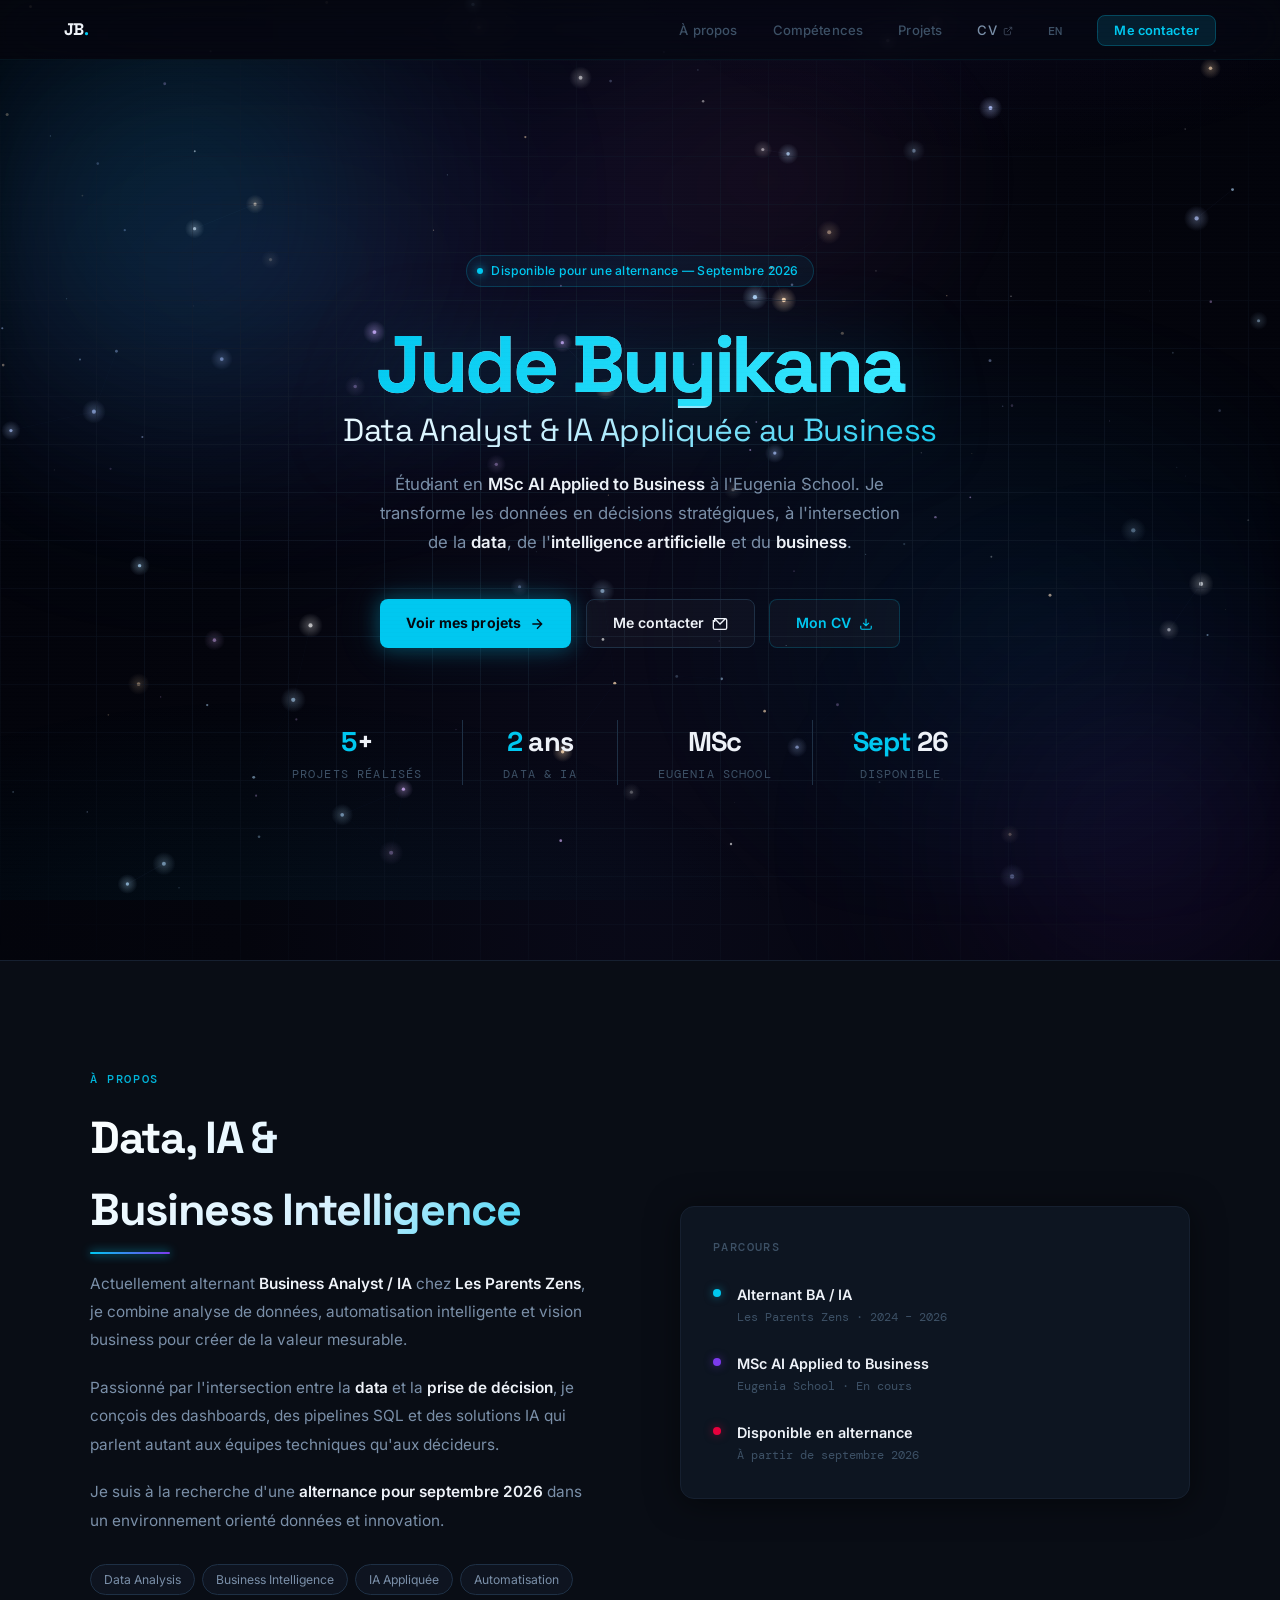
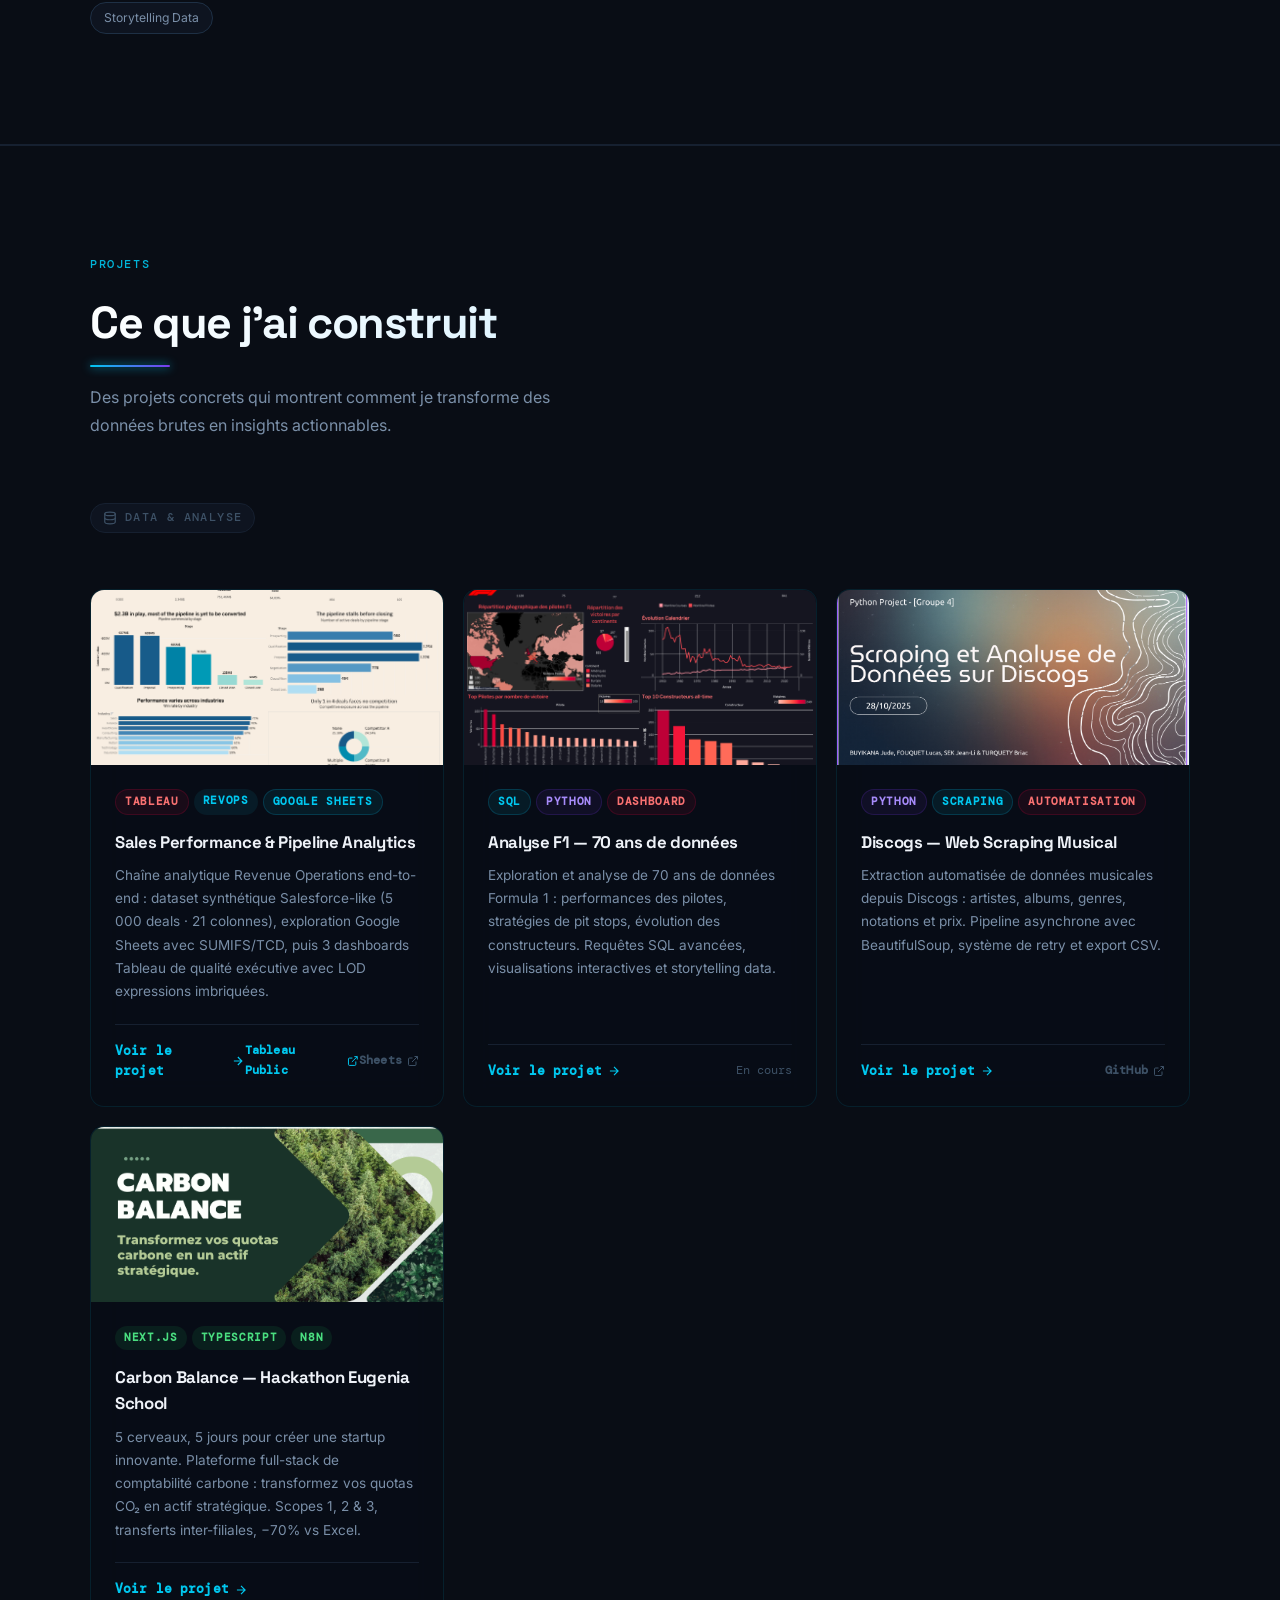
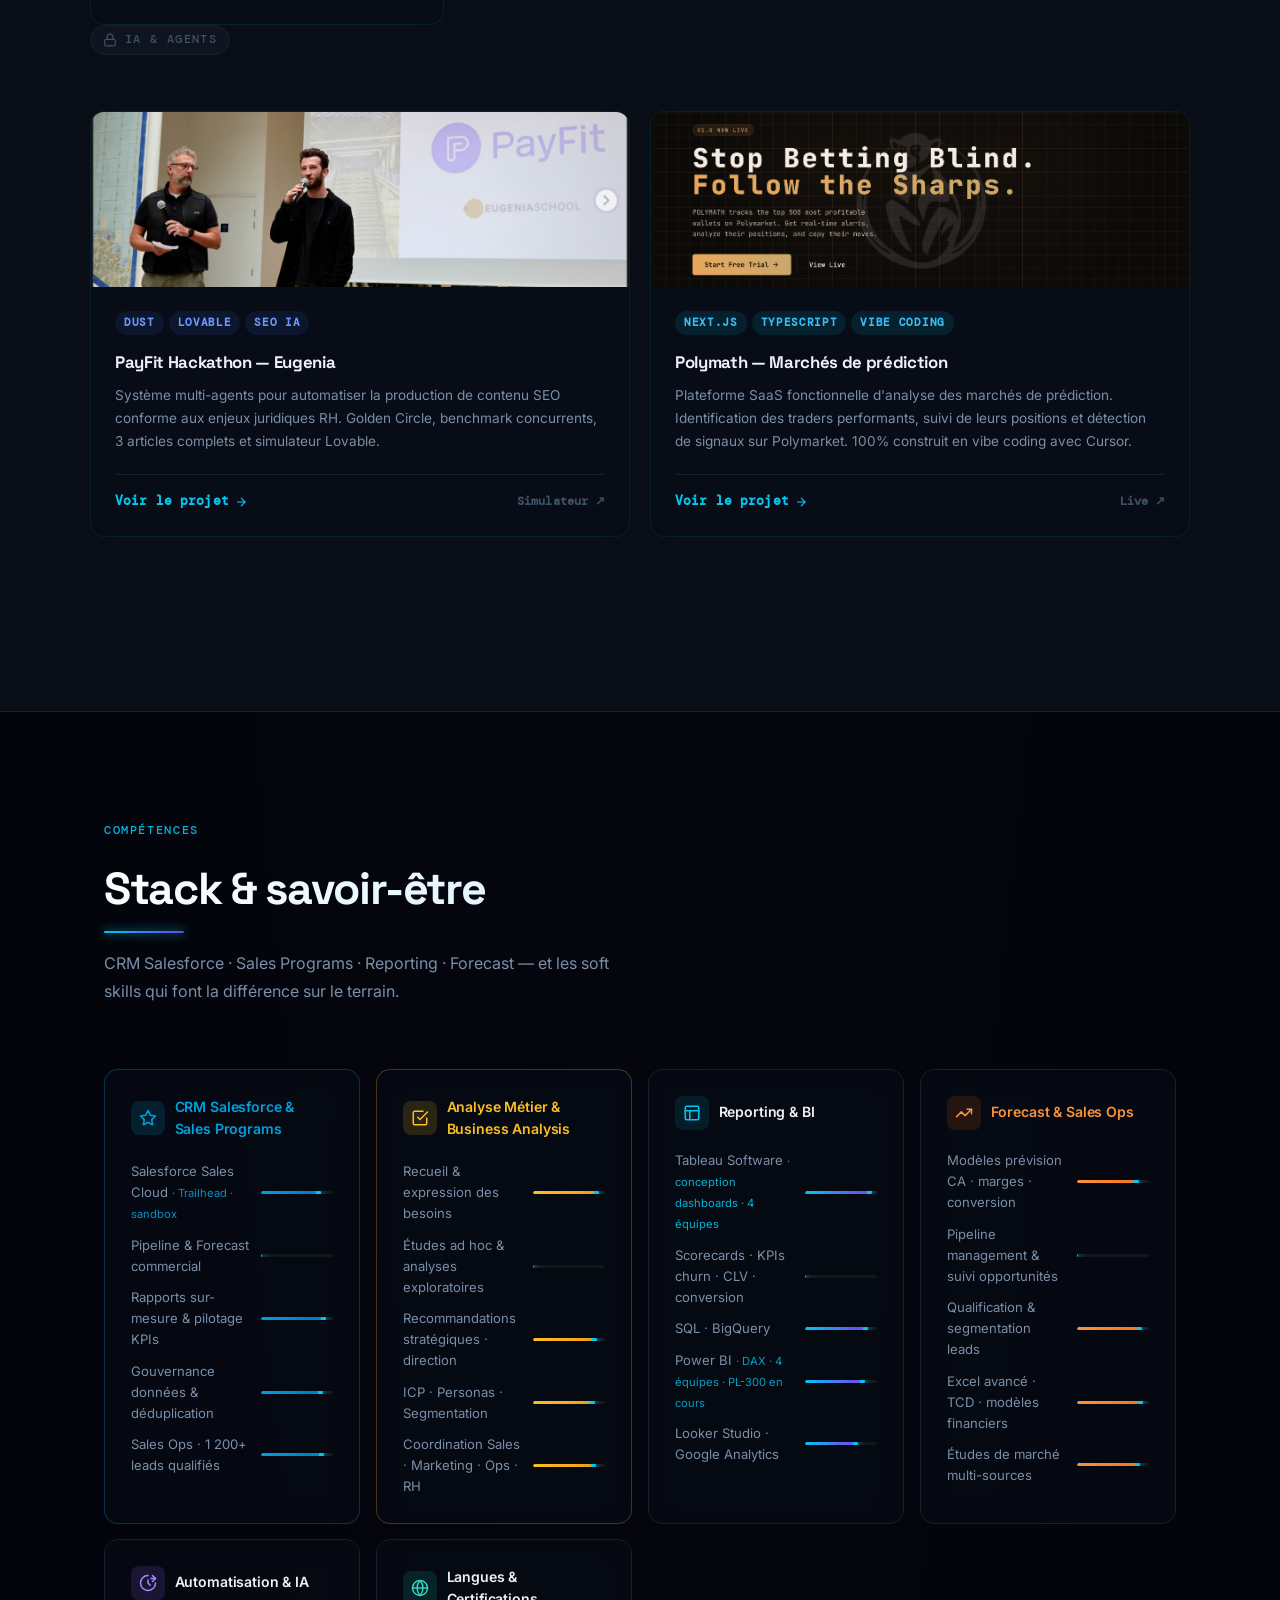
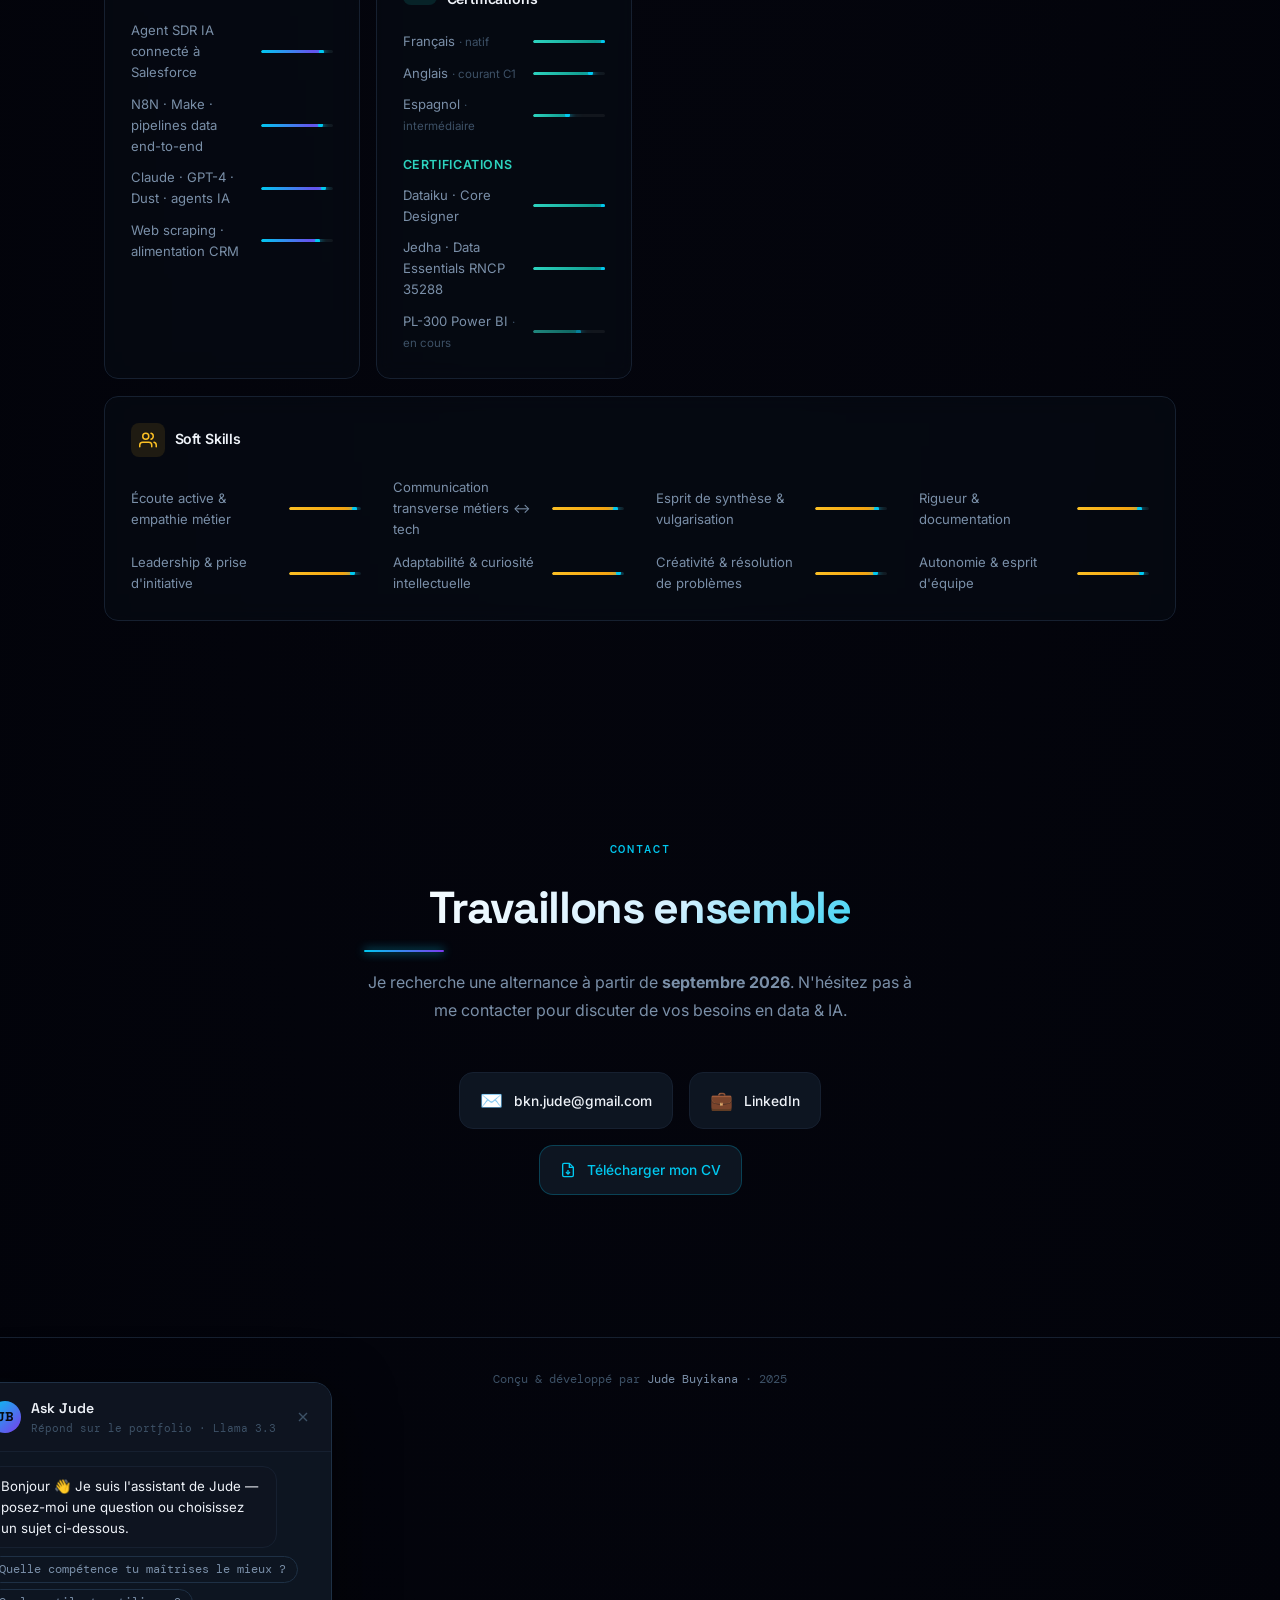
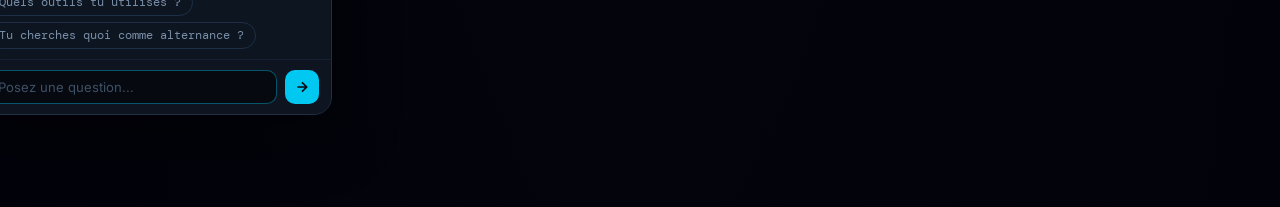
==== index.html @ 7e4931e0 "Add cosmic space theme across all pages — starfield, constellations, loader - New shared assets: spa" ====
<!DOCTYPE html>
<html lang="fr">
<head>
  <meta charset="UTF-8" />
  <meta name="viewport" content="width=device-width, initial-scale=1.0" />
  <title>Jude Buyikana — Data Analyst & IA</title>
  <link rel="preconnect" href="https://fonts.googleapis.com" />
  <link rel="preconnect" href="https://fonts.gstatic.com" crossorigin />
  <link href="https://fonts.googleapis.com/css2?family=Inter:wght@300;400;500;600;700;800&family=Space+Grotesk:wght@400;500;600;700&family=DM+Mono:wght@400;500&display=swap" rel="stylesheet" />
  <style>
    /* ===================== RESET & BASE ===================== */
    *, *::before, *::after { box-sizing: border-box; margin: 0; padding: 0; }

    :root {
      --bg:          #06090f;
      --bg2:         #090d15;
      --bg3:         #0e1420;
      --card:        #0d1521;
      --card2:       #111d2b;
      --border:      #162030;
      --border2:     #1e3045;
      --accent:      #00c8f0;
      --accent-dim:  rgba(0,200,240,0.12);
      --accent2:     #7c3aed;
      --accent2-dim: rgba(124,58,237,0.12);
      --red:         #e8003d;
      --text:        #eef2f8;
      --text2:       #7a8fa8;
      --text3:       #3d5166;
      --font:        'Inter', sans-serif;
      --font2:       'Space Grotesk', sans-serif;
      --font-mono:   'DM Mono', monospace;
      --radius:      14px;
      --radius-sm:   8px;
      --shadow:      0 4px 32px rgba(0,0,0,0.5);
      --shadow-glow: 0 0 40px rgba(0,200,240,0.08);
    }

    html { scroll-behavior: smooth; }

    body {
      background: var(--bg);
      color: var(--text);
      font-family: var(--font);
      line-height: 1.6;
      overflow-x: hidden;
    }

    a { color: inherit; text-decoration: none; }

    /* ===================== SCROLLBAR ===================== */
    ::-webkit-scrollbar { width: 5px; }
    ::-webkit-scrollbar-track { background: var(--bg); }
    ::-webkit-scrollbar-thumb { background: var(--border2); border-radius: 3px; }
    ::-webkit-scrollbar-thumb:hover { background: var(--text3); }

    /* ===================== NOISE ===================== */
    body::before {
      content: '';
      position: fixed;
      inset: 0;
      background-image: url("data:image/svg+xml,%3Csvg viewBox='0 0 256 256' xmlns='http://www.w3.org/2000/svg'%3E%3Cfilter id='noise'%3E%3CfeTurbulence type='fractalNoise' baseFrequency='0.9' numOctaves='4' stitchTiles='stitch'/%3E%3C/filter%3E%3Crect width='100%25' height='100%25' filter='url(%23noise)' opacity='0.03'/%3E%3C/svg%3E");
      pointer-events: none;
      z-index: 0;
      opacity: 0.35;
    }

    /* ===================== NAV ===================== */
    nav {
      position: fixed;
      top: 0; left: 0; right: 0;
      z-index: 100;
      padding: 0 5%;
      height: 60px;
      display: flex;
      align-items: center;
      justify-content: space-between;
      background: rgba(6, 9, 15, 0.8);
      backdrop-filter: blur(20px) saturate(180%);
      -webkit-backdrop-filter: blur(20px) saturate(180%);
      border-bottom: 1px solid rgba(22, 32, 48, 0.8);
    }

    .nav-logo {
      font-family: var(--font2);
      font-size: 1.05rem;
      font-weight: 700;
      letter-spacing: -0.03em;
      color: var(--text);
    }
    .nav-logo span { color: var(--accent); }

    .nav-links {
      display: flex;
      gap: 2.2rem;
      list-style: none;
    }
    .nav-links a {
      font-size: 0.82rem;
      font-weight: 500;
      color: var(--text3);
      transition: color 0.2s;
      letter-spacing: 0.01em;
    }
    .nav-links a:hover { color: var(--text); }

    .nav-cta {
      padding: 7px 16px;
      background: var(--accent-dim);
      border: 1px solid rgba(0,200,240,0.25);
      border-radius: var(--radius-sm);
      color: var(--accent) !important;
      font-size: 0.8rem !important;
      font-weight: 600 !important;
      letter-spacing: 0.01em;
      transition: background 0.2s, border-color 0.2s !important;
    }
    .nav-cta:hover {
      background: rgba(0,200,240,0.2) !important;
      border-color: rgba(0,200,240,0.5) !important;
    }

    /* ===================== HERO ===================== */
    #hero {
      min-height: 100vh;
      display: flex;
      align-items: center;
      justify-content: center;
      padding: 100px 5% 80px;
      position: relative;
      overflow: hidden;
    }

    /* grid background — plus fine, plus subtile */
    #hero::after {
      content: '';
      position: absolute;
      inset: 0;
      background-image:
        linear-gradient(rgba(22,32,48,0.7) 1px, transparent 1px),
        linear-gradient(90deg, rgba(22,32,48,0.7) 1px, transparent 1px);
      background-size: 48px 48px;
      opacity: 1;
      mask-image: radial-gradient(ellipse 75% 65% at 50% 50%, black 20%, transparent 100%);
    }

    /* orbs plus intenses */
    .orb {
      position: absolute;
      border-radius: 50%;
      filter: blur(100px);
      pointer-events: none;
    }
    .orb-1 {
      width: 600px; height: 600px;
      background: rgba(0, 200, 240, 0.07);
      top: -150px; left: -120px;
    }
    .orb-2 {
      width: 500px; height: 500px;
      background: rgba(124, 58, 237, 0.07);
      bottom: -120px; right: -100px;
    }

    .hero-content {
      position: relative;
      z-index: 1;
      max-width: 800px;
      text-align: center;
    }

    /* badge amélioré */
    .hero-badge {
      display: inline-flex;
      align-items: center;
      gap: 8px;
      padding: 5px 14px 5px 10px;
      border: 1px solid rgba(0,200,240,0.2);
      border-radius: 100px;
      font-size: 0.76rem;
      font-weight: 500;
      color: var(--accent);
      margin-bottom: 2.2rem;
      background: rgba(0,200,240,0.06);
      letter-spacing: 0.02em;
    }
    .hero-badge .dot {
      width: 6px; height: 6px;
      border-radius: 50%;
      background: var(--accent);
      animation: pulse 2.5s ease-in-out infinite;
      box-shadow: 0 0 8px var(--accent);
    }

    @keyframes pulse {
      0%, 100% { opacity: 1; transform: scale(1); box-shadow: 0 0 8px var(--accent); }
      50% { opacity: 0.6; transform: scale(0.75); box-shadow: 0 0 4px var(--accent); }
    }

    /* titre hero — plus grand, plus impactant */
    .hero-title {
      font-family: var(--font2);
      font-size: clamp(2.8rem, 7vw, 5rem);
      font-weight: 700;
      line-height: 1.05;
      letter-spacing: -0.04em;
      margin-bottom: 1.4rem;
    }

    .hero-title .name {
      background: linear-gradient(135deg, var(--accent) 0%, #38e8ff 50%, var(--accent) 100%);
      background-size: 200% auto;
      -webkit-background-clip: text;
      -webkit-text-fill-color: transparent;
      background-clip: text;
      animation: shimmer 4s linear infinite;
    }

    @keyframes shimmer {
      0% { background-position: 0% center; }
      100% { background-position: 200% center; }
    }

    .hero-title .role {
      display: block;
      font-size: clamp(1.3rem, 3vw, 2rem);
      font-weight: 400;
      color: var(--text2);
      margin-top: 0.5rem;
      letter-spacing: -0.02em;
    }

    .hero-desc {
      font-size: 1.05rem;
      color: var(--text2);
      max-width: 520px;
      margin: 0 auto 2.6rem;
      line-height: 1.75;
      font-weight: 400;
    }

    .hero-desc strong { color: var(--text); font-weight: 600; }

    .hero-actions {
      display: flex;
      gap: 0.9rem;
      justify-content: center;
      flex-wrap: wrap;
    }

    .btn-primary {
      padding: 12px 26px;
      background: var(--accent);
      color: #050810;
      border-radius: var(--radius-sm);
      font-weight: 700;
      font-size: 0.88rem;
      letter-spacing: 0.01em;
      transition: transform 0.2s, box-shadow 0.2s, opacity 0.2s;
      display: inline-flex;
      align-items: center;
      gap: 8px;
      box-shadow: 0 0 0 rgba(0,200,240,0);
    }
    .btn-primary:hover {
      transform: translateY(-2px);
      box-shadow: 0 6px 24px rgba(0,200,240,0.3);
      opacity: 0.95;
    }

    .btn-secondary {
      padding: 12px 26px;
      background: rgba(255,255,255,0.03);
      color: var(--text);
      border: 1px solid var(--border2);
      border-radius: var(--radius-sm);
      font-weight: 600;
      font-size: 0.88rem;
      transition: border-color 0.2s, background 0.2s, transform 0.2s;
      display: inline-flex;
      align-items: center;
      gap: 8px;
    }
    .btn-secondary:hover {
      border-color: var(--text3);
      background: rgba(255,255,255,0.05);
      transform: translateY(-2px);
    }

    /* stats — séparées par des lignes verticales */
    .hero-stats {
      display: flex;
      gap: 0;
      justify-content: center;
      margin-top: 4.5rem;
      flex-wrap: wrap;
    }

    .stat {
      text-align: center;
      padding: 0 2.5rem;
      border-right: 1px solid var(--border2);
    }
    .stat:last-child { border-right: none; }
    .stat:first-child { padding-left: 0; }

    .stat-value {
      font-family: var(--font2);
      font-size: 1.7rem;
      font-weight: 700;
      color: var(--text);
      letter-spacing: -0.03em;
    }
    .stat-value span { color: var(--accent); }
    .stat-label {
      font-size: 0.72rem;
      color: var(--text3);
      text-transform: uppercase;
      letter-spacing: 0.1em;
      margin-top: 3px;
      font-family: var(--font-mono);
    }

    /* ===================== SECTIONS COMMUNES ===================== */
    section {
      padding: 110px 5%;
      position: relative;
    }

    .section-label {
      font-family: var(--font-mono);
      font-size: 0.72rem;
      font-weight: 500;
      letter-spacing: 0.14em;
      text-transform: uppercase;
      color: var(--accent);
      margin-bottom: 0.8rem;
      opacity: 0.9;
    }

    .section-title {
      font-family: var(--font2);
      font-size: clamp(1.9rem, 3.5vw, 2.8rem);
      font-weight: 700;
      letter-spacing: -0.03em;
      margin-bottom: 1rem;
      color: var(--text);
    }

    .section-desc {
      color: var(--text2);
      font-size: 1rem;
      max-width: 520px;
      line-height: 1.75;
    }

    .section-header {
      margin-bottom: 4rem;
    }

    /* ===================== ABOUT ===================== */
    #about {
      background: var(--bg2);
      border-top: 1px solid var(--border);
      border-bottom: 1px solid var(--border);
    }

    .about-grid {
      display: grid;
      grid-template-columns: 1fr 1fr;
      gap: 5rem;
      align-items: center;
      max-width: 1100px;
      margin: 0 auto;
    }

    .about-text p {
      color: var(--text2);
      line-height: 1.85;
      margin-bottom: 1.2rem;
      font-size: 0.96rem;
    }

    .about-text p strong { color: var(--text); font-weight: 600; }

    .about-tags {
      display: flex;
      flex-wrap: wrap;
      gap: 7px;
      margin-top: 1.8rem;
    }

    .tag {
      padding: 5px 13px;
      border: 1px solid var(--border2);
      border-radius: 100px;
      font-size: 0.76rem;
      color: var(--text2);
      background: var(--bg3);
      transition: border-color 0.2s, color 0.2s;
    }
    .tag:hover { border-color: var(--accent); color: var(--accent); }

    .about-card {
      background: var(--card);
      border: 1px solid var(--border);
      border-radius: var(--radius);
      padding: 2rem;
      box-shadow: var(--shadow);
    }

    .about-card-title {
      font-family: var(--font-mono);
      font-size: 0.72rem;
      font-weight: 500;
      text-transform: uppercase;
      letter-spacing: 0.12em;
      color: var(--text3);
      margin-bottom: 1.6rem;
    }

    .timeline {
      display: flex;
      flex-direction: column;
      gap: 1.5rem;
    }

    .timeline-item {
      display: flex;
      gap: 1rem;
      align-items: flex-start;
    }

    .timeline-dot {
      width: 8px;
      height: 8px;
      border-radius: 50%;
      background: var(--accent);
      margin-top: 6px;
      flex-shrink: 0;
      box-shadow: 0 0 8px rgba(0,200,240,0.5);
    }

    .timeline-dot.purple { background: var(--accent2); box-shadow: 0 0 8px rgba(124,58,237,0.5); }
    .timeline-dot.red { background: var(--red); box-shadow: 0 0 8px rgba(232,0,61,0.5); }

    .timeline-title {
      font-weight: 600;
      font-size: 0.9rem;
      margin-bottom: 2px;
      color: var(--text);
    }

    .timeline-sub {
      font-size: 0.78rem;
      color: var(--text3);
      font-family: var(--font-mono);
    }

    /* ===================== COMPÉTENCES ===================== */
    #skills {
      max-width: 1200px;
      margin: 0 auto;
    }

    #skills > * { max-width: 1200px; }

    .skills-grid {
      display: grid;
      grid-template-columns: repeat(auto-fit, minmax(250px, 1fr));
      gap: 1rem;
    }

    .skill-category {
      background: var(--card);
      border: 1px solid var(--border);
      border-radius: var(--radius);
      padding: 1.6rem;
      transition: border-color 0.3s, transform 0.3s, box-shadow 0.3s;
      position: relative;
      overflow: hidden;
    }

    /* effet glow interne au hover */
    .skill-category::before {
      content: '';
      position: absolute;
      inset: 0;
      background: radial-gradient(ellipse at top left, rgba(0,200,240,0.05) 0%, transparent 60%);
      opacity: 0;
      transition: opacity 0.3s;
      pointer-events: none;
    }

    .skill-category:hover {
      border-color: var(--border2);
      transform: translateY(-4px);
      box-shadow: 0 12px 40px rgba(0,0,0,0.4), 0 0 0 1px rgba(0,200,240,0.08);
    }

    .skill-category:hover::before { opacity: 1; }

    .skill-cat-header {
      display: flex;
      align-items: center;
      gap: 10px;
      margin-bottom: 1.3rem;
    }

    .skill-icon {
      width: 34px; height: 34px;
      border-radius: var(--radius-sm);
      display: flex;
      align-items: center;
      justify-content: center;
      flex-shrink: 0;
    }

    .skill-icon.blue   { background: rgba(0,200,240,0.1); color: var(--accent); }
    .skill-icon.purple { background: rgba(124,58,237,0.12); color: #a78bfa; }
    .skill-icon.green  { background: rgba(34,197,94,0.1); color: #4ade80; }
    .skill-icon.red    { background: rgba(232,0,61,0.1); color: #f87171; }

    .skill-cat-name {
      font-weight: 600;
      font-size: 0.88rem;
      color: var(--text);
      letter-spacing: -0.01em;
    }

    .skill-items {
      display: flex;
      flex-direction: column;
      gap: 0.65rem;
    }

    .skill-item {
      display: flex;
      align-items: center;
      justify-content: space-between;
      font-size: 0.82rem;
      gap: 0.8rem;
    }

    .skill-name { color: var(--text2); flex: 1; }

    .skill-bar-wrap {
      width: 72px;
      height: 3px;
      background: rgba(255,255,255,0.05);
      border-radius: 2px;
      overflow: hidden;
      flex-shrink: 0;
    }

    .skill-bar {
      height: 100%;
      border-radius: 2px;
      background: linear-gradient(90deg, var(--accent), var(--accent2));
      transition: width 1.2s cubic-bezier(0.4,0,0.2,1);
    }

    /* ===================== PROJETS ===================== */
    #projects {
      background: var(--bg2);
      border-top: 1px solid var(--border);
      border-bottom: 1px solid var(--border);
    }

    .projects-grid {
      display: grid;
      grid-template-columns: repeat(auto-fit, minmax(320px, 1fr));
      gap: 1.2rem;
      max-width: 1100px;
      margin: 0 auto;
    }

    .project-card {
      background: var(--card);
      border: 1px solid var(--border);
      border-radius: var(--radius);
      overflow: hidden;
      transition: border-color 0.3s, transform 0.3s, box-shadow 0.3s;
      display: flex;
      flex-direction: column;
      position: relative;
    }

    /* ligne colorée en haut au hover */
    .project-card::after {
      content: '';
      position: absolute;
      top: 0; left: 0; right: 0;
      height: 2px;
      background: linear-gradient(90deg, var(--accent), var(--accent2));
      opacity: 0;
      transition: opacity 0.3s;
    }

    .project-card:hover {
      border-color: var(--border2);
      transform: translateY(-5px);
      box-shadow: 0 16px 48px rgba(0,0,0,0.5), 0 0 0 1px rgba(0,200,240,0.06);
    }

    .project-card:hover::after { opacity: 1; }

    .project-img {
      height: 175px;
      display: flex;
      align-items: center;
      justify-content: center;
      font-size: 3.5rem;
      position: relative;
      overflow: hidden;
    }

    .project-img.f1 {
      background: linear-gradient(135deg, #120608 0%, #220010 50%, #08080f 100%);
    }

    .project-img-grid {
      position: absolute;
      inset: 0;
      background-image:
        linear-gradient(rgba(232,0,61,0.12) 1px, transparent 1px),
        linear-gradient(90deg, rgba(232,0,61,0.12) 1px, transparent 1px);
      background-size: 28px 28px;
    }

    .project-img-emoji {
      position: relative;
      z-index: 1;
      filter: drop-shadow(0 0 20px rgba(232,0,61,0.5));
    }

    .project-body {
      padding: 1.5rem;
      flex: 1;
      display: flex;
      flex-direction: column;
    }

    .project-tags {
      display: flex;
      flex-wrap: wrap;
      gap: 5px;
      margin-bottom: 0.85rem;
    }

    .project-tag {
      padding: 3px 9px;
      border-radius: 100px;
      font-size: 0.7rem;
      font-weight: 600;
      text-transform: uppercase;
      letter-spacing: 0.06em;
      font-family: var(--font-mono);
    }

    .project-tag.sql    { background: rgba(0,200,240,0.08); color: var(--accent); border: 1px solid rgba(0,200,240,0.18); }
    .project-tag.python { background: rgba(124,58,237,0.08); color: #a78bfa; border: 1px solid rgba(124,58,237,0.18); }
    .project-tag.bi     { background: rgba(232,0,61,0.08); color: #f87171; border: 1px solid rgba(232,0,61,0.18); }

    .project-title {
      font-family: var(--font2);
      font-size: 1.05rem;
      font-weight: 700;
      margin-bottom: 0.55rem;
      letter-spacing: -0.02em;
      color: var(--text);
    }

    .project-desc {
      font-size: 0.85rem;
      color: var(--text2);
      line-height: 1.7;
      flex: 1;
    }

    .project-footer {
      display: flex;
      align-items: center;
      justify-content: space-between;
      margin-top: 1.3rem;
      padding-top: 1rem;
      border-top: 1px solid var(--border);
    }

    .project-link {
      display: inline-flex;
      align-items: center;
      gap: 5px;
      font-size: 0.8rem;
      font-weight: 600;
      color: var(--accent);
      transition: gap 0.2s, opacity 0.2s;
      font-family: var(--font-mono);
      letter-spacing: 0.01em;
    }

    .project-link:hover { gap: 9px; opacity: 0.85; }

    .project-wip {
      font-size: 0.72rem;
      color: var(--text3);
      font-family: var(--font-mono);
    }

    /* ===================== CONTACT ===================== */
    #contact {
      text-align: center;
      max-width: 680px;
      margin: 0 auto;
    }

    #contact .section-desc {
      max-width: 100%;
      margin: 0 auto 3rem;
    }

    .contact-links {
      display: flex;
      gap: 1rem;
      justify-content: center;
      flex-wrap: wrap;
      margin-bottom: 2rem;
    }

    .contact-card {
      display: flex;
      align-items: center;
      gap: 11px;
      padding: 13px 20px;
      background: var(--card);
      border: 1px solid var(--border);
      border-radius: var(--radius);
      font-size: 0.86rem;
      font-weight: 500;
      transition: border-color 0.25s, transform 0.25s, box-shadow 0.25s;
    }

    .contact-card:hover {
      border-color: var(--border2);
      transform: translateY(-3px);
      box-shadow: 0 8px 28px rgba(0,0,0,0.4);
    }

    .contact-icon {
      font-size: 1.15rem;
    }

    /* ===================== FOOTER ===================== */
    footer {
      border-top: 1px solid var(--border);
      padding: 2rem 5%;
      text-align: center;
      font-size: 0.76rem;
      color: var(--text3);
      font-family: var(--font-mono);
    }

    footer span { color: var(--text2); }

    /* ===================== ANIMATIONS ===================== */
    .fade-in {
      opacity: 0;
      transform: translateY(20px);
      transition: opacity 0.65s cubic-bezier(0.4,0,0.2,1), transform 0.65s cubic-bezier(0.4,0,0.2,1);
    }

    .fade-in.visible {
      opacity: 1;
      transform: translateY(0);
    }

    /* stagger pour les enfants directs de grilles */
    .projects-grid .project-card:nth-child(2) { transition-delay: 0.08s; }
    .projects-grid .project-card:nth-child(3) { transition-delay: 0.16s; }
    .projects-grid .project-card:nth-child(4) { transition-delay: 0.24s; }
    .projects-grid .project-card:nth-child(5) { transition-delay: 0.32s; }
    .skills-grid .skill-category:nth-child(2) { transition-delay: 0.06s; }
    .skills-grid .skill-category:nth-child(3) { transition-delay: 0.12s; }
    .skills-grid .skill-category:nth-child(4) { transition-delay: 0.18s; }
    .skills-grid .skill-category:nth-child(5) { transition-delay: 0.24s; }

    /* ===================== RESPONSIVE ===================== */
    @media (max-width: 768px) {
      .nav-links { display: none; }
      .about-grid { grid-template-columns: 1fr; gap: 2.5rem; }
      .hero-stats { gap: 0; }
      .stat { padding: 0 1.2rem; }
      .hero-title { font-size: clamp(2.2rem, 9vw, 3rem); }
    }
    /* ===================== PROJETS SUBSECTIONS ===================== */
    .projects-subsection-label {
      display: inline-flex;
      align-items: center;
      gap: 8px;
      font-family: var(--font-mono);
      font-size: 0.72rem;
      font-weight: 500;
      letter-spacing: 0.12em;
      text-transform: uppercase;
      color: var(--text3);
      padding: 5px 12px;
      border: 1px solid var(--border);
      border-radius: 100px;
      background: var(--bg3);
      margin-bottom: 0;
    }

    /* ============================================================
       ★ FUTURISTE — 3D · Glassmorphism · Neon Layer
    ============================================================ */

    /* Scanlines subtiles sur tout le site */
    body::before {
      content: '';
      position: fixed; inset: 0;
      background: repeating-linear-gradient(
        0deg, transparent, transparent 3px,
        rgba(0,0,0,0.018) 3px, rgba(0,0,0,0.018) 4px
      );
      pointer-events: none; z-index: 9999;
    }

    /* Orbes animés dans le hero */
    @keyframes orb-drift {
      0%,100% { transform: translate(0,0) scale(1); }
      33%      { transform: translate(40px,-25px) scale(1.08); }
      66%      { transform: translate(-25px,20px) scale(0.94); }
    }
    .orb { animation: orb-drift 14s ease-in-out infinite; }
    .orb:nth-child(2) { animation-delay: -5s; animation-duration: 18s; }
    .orb:nth-child(3) { animation-delay: -9s; animation-duration: 12s; }

    /* Grille 3D perspective dans le hero */
    .hero-grid-3d {
      position: absolute; inset: 0;
      overflow: hidden; pointer-events: none;
    }
    .hero-grid-3d-inner {
      position: absolute;
      width: 220%; height: 220%;
      top: 25%; left: -60%;
      background-image:
        linear-gradient(rgba(0,200,240,0.07) 1px, transparent 1px),
        linear-gradient(90deg, rgba(0,200,240,0.07) 1px, transparent 1px);
      background-size: 64px 64px;
      transform: rotateX(55deg);
      animation: grid-scroll 18s linear infinite;
      mask-image: radial-gradient(ellipse 80% 55% at 50% 0%, black 20%, transparent 75%);
    }
    @keyframes grid-scroll {
      0%   { background-position: 0 0; }
      100% { background-position: 0 64px; }
    }

    /* Titre hero avec gradient lumineux */
    .hero-title {
      background: linear-gradient(135deg, #ffffff 0%, #c8f0ff 45%, var(--accent) 100%);
      -webkit-background-clip: text;
      -webkit-text-fill-color: transparent;
      background-clip: text;
      filter: drop-shadow(0 0 40px rgba(0,200,240,0.25));
    }

    /* Nav glassmorphism */
    nav {
      backdrop-filter: blur(20px) saturate(200%) !important;
      -webkit-backdrop-filter: blur(20px) saturate(200%) !important;
      background: rgba(6,9,15,0.75) !important;
      border-bottom: 1px solid rgba(0,200,240,0.07) !important;
    }

    /* Section titles gradient */
    .section-title {
      background: linear-gradient(135deg, #ffffff 0%, #d4f0ff 55%, var(--accent) 100%);
      -webkit-background-clip: text;
      -webkit-text-fill-color: transparent;
      background-clip: text;
    }

    /* CTA button glow */
    .btn-primary {
      box-shadow: 0 0 20px rgba(0,200,240,0.35), 0 0 50px rgba(0,200,240,0.12);
    }
    .btn-primary:hover {
      box-shadow: 0 0 35px rgba(0,200,240,0.55), 0 0 70px rgba(0,200,240,0.2) !important;
    }

    /* Project cards — glassmorphism + 3D tilt (géré par JS) */
    .project-card {
      background: rgba(9,13,21,0.65) !important;
      backdrop-filter: blur(14px) saturate(160%);
      -webkit-backdrop-filter: blur(14px) saturate(160%);
      border: 1px solid rgba(0,200,240,0.1) !important;
      will-change: transform;
      transform-style: preserve-3d;
      transition: border-color 0.4s, box-shadow 0.4s !important;
    }
    .project-card:hover {
      border-color: rgba(0,200,240,0.28) !important;
      box-shadow:
        0 30px 70px rgba(0,0,0,0.65),
        0 0 0 1px rgba(0,200,240,0.12),
        0 0 50px rgba(0,200,240,0.07) !important;
      transform: none !important; /* overridden by JS mousemove */
    }

    /* Shimmer holographique au hover */
    .project-card::before {
      content: '';
      position: absolute; inset: 0; z-index: 1;
      background: linear-gradient(
        130deg,
        transparent 0%,
        rgba(0,200,240,0.04) 35%,
        rgba(124,58,237,0.04) 65%,
        transparent 100%
      );
      opacity: 0; transition: opacity 0.5s; pointer-events: none;
    }
    .project-card:hover::before { opacity: 1; }

    /* Coins lumineux sur les cards */
    .card-corner-tr, .card-corner-bl {
      position: absolute; width: 18px; height: 18px;
      opacity: 0; transition: opacity 0.4s; pointer-events: none; z-index: 2;
    }
    .card-corner-tr {
      top: 0; right: 0;
      border-top: 1.5px solid var(--accent);
      border-right: 1.5px solid var(--accent);
    }
    .card-corner-bl {
      bottom: 0; left: 0;
      border-bottom: 1.5px solid var(--accent2);
      border-left: 1.5px solid var(--accent2);
    }
    .project-card:hover .card-corner-tr,
    .project-card:hover .card-corner-bl { opacity: 0.8; }

    /* Skill categories — glass + lift */
    .skill-category {
      background: rgba(9,14,22,0.55) !important;
      backdrop-filter: blur(10px);
      -webkit-backdrop-filter: blur(10px);
    }
    .skill-category:hover {
      transform: translateY(-5px) scale(1.005) !important;
      box-shadow: 0 24px 60px rgba(0,0,0,0.45), 0 0 25px rgba(0,200,240,0.05) !important;
    }

    /* Skill bars avec point lumineux en bout */
    .skill-bar {
      box-shadow: 0 0 8px rgba(0,200,240,0.3);
      position: relative; overflow: visible;
    }
    .skill-bar::after {
      content: '';
      position: absolute; right: -1px; top: 50%;
      transform: translateY(-50%);
      width: 5px; height: 5px; border-radius: 50%;
      background: var(--accent);
      box-shadow: 0 0 6px var(--accent), 0 0 14px var(--accent);
    }

    /* Timeline dots pulse */
    .timeline-dot {
      animation: dot-pulse 2.5s ease-in-out infinite;
    }
    @keyframes dot-pulse {
      0%,100% { box-shadow: 0 0 0 0 rgba(0,200,240,0.5); }
      50%      { box-shadow: 0 0 0 7px rgba(0,200,240,0); }
    }

    /* Contact cards glow */
    .contact-card:hover {
      box-shadow: 0 0 30px rgba(0,200,240,0.15) !important;
    }

    /* ---- Hero orbs — plus intenses ---- */
    .orb-1 {
      background: radial-gradient(circle, rgba(0,200,240,0.22) 0%, transparent 70%);
      width: 600px; height: 600px;
    }
    .orb-2 {
      background: radial-gradient(circle, rgba(124,58,237,0.18) 0%, transparent 70%);
      width: 480px; height: 480px;
    }

    /* ---- Fond Aurora animé ---- */
    body::after {
      content: '';
      position: fixed; inset: 0;
      background:
        radial-gradient(ellipse 80% 60% at 20% 110%, rgba(0,200,240,0.06) 0%, transparent 55%),
        radial-gradient(ellipse 60% 50% at 80% -10%, rgba(124,58,237,0.07) 0%, transparent 55%);
      pointer-events: none; z-index: 0;
      animation: aurora-shift 20s ease-in-out infinite alternate;
    }
    @keyframes aurora-shift {
      0%   { opacity: 0.7; transform: scale(1) translate(0,0); }
      50%  { opacity: 1;   transform: scale(1.08) translate(2%,-2%); }
      100% { opacity: 0.8; transform: scale(1) translate(-2%,2%); }
    }

    /* ---- Hero badge pulsing border ---- */
    .hero-badge {
      animation: badge-pulse 3s ease-in-out infinite;
    }
    @keyframes badge-pulse {
      0%,100% { box-shadow: 0 0 0 0 rgba(0,200,240,0); }
      50%      { box-shadow: 0 0 0 4px rgba(0,200,240,0.12); }
    }

    /* ---- Hero stats 3D lift ---- */
    .stat {
      transition: transform 0.3s cubic-bezier(0.16,1,0.3,1), box-shadow 0.3s;
    }
    .stat:hover {
      transform: perspective(400px) translateZ(14px) translateY(-4px);
      box-shadow: 0 12px 32px rgba(0,200,240,0.12);
    }

    /* ---- Skill bar track glow ---- */
    .skill-bar-track {
      background: rgba(0,200,240,0.04);
      box-shadow: inset 0 0 8px rgba(0,200,240,0.04);
    }

    /* ---- Nav links hover glow ---- */
    .nav-links a:hover {
      color: var(--accent) !important;
      text-shadow: 0 0 12px rgba(0,200,240,0.5);
    }

    /* ---- Section title underline animation ---- */
    .section-title::after {
      content: '';
      display: block;
      width: 0; height: 2px;
      background: linear-gradient(90deg, var(--accent), var(--accent2));
      margin-top: 6px;
      border-radius: 2px;
      box-shadow: 0 0 10px var(--accent);
      transition: width 1s cubic-bezier(0.16,1,0.3,1);
    }
    .section-title.visible::after { width: 80px; }

    /* ---- Skill category inner glow on hover ---- */
    .skill-category:hover {
      background: rgba(0,200,240,0.03) !important;
      border-color: rgba(0,200,240,0.18) !important;
    }

  </style>
  <link rel="stylesheet" href="assets/space.css" />
  <script src="assets/loader.js"></script>
</head>
<body>

  <!-- ============ NAV ============ -->
  <nav>
    <div class="nav-logo">JB<span>.</span></div>
    <ul class="nav-links">
      <li><a href="#about">À propos</a></li>
      <li><a href="#skills">Compétences</a></li>
      <li><a href="#projects">Projets</a></li>
      <li><a href="assets/CV_Jude_Buyikana.pdf" target="_blank" style="color:var(--text2);">CV
        <svg width="10" height="10" fill="none" stroke="currentColor" stroke-width="2" viewBox="0 0 24 24" style="opacity:0.5;vertical-align:middle;margin-left:2px;"><path d="M18 13v6a2 2 0 01-2 2H5a2 2 0 01-2-2V8a2 2 0 012-2h6M15 3h6v6M10 14L21 3"/></svg>
      </a></li>
      <li><a href="index-en.html" style="color:var(--text3);font-family:var(--font-mono);font-size:0.75rem;">EN</a></li>
      <li><a href="#contact" class="nav-cta">Me contacter</a></li>
    </ul>
  </nav>

  <!-- ============ HERO ============ -->
  <section id="hero">
    <div class="orb orb-1"></div>
    <div class="orb orb-2"></div>
    <div class="hero-grid-3d"><div class="hero-grid-3d-inner"></div></div>

    <div class="hero-content">
      <div class="hero-badge">
        <span class="dot"></span>
        Disponible pour une alternance — Septembre 2026
      </div>

      <h1 class="hero-title">
        <span class="name">Jude Buyikana</span>
        <span class="role">Data Analyst &amp; IA Appliquée au Business</span>
      </h1>

      <p class="hero-desc">
        Étudiant en <strong>MSc AI Applied to Business</strong> à l'Eugenia School.
        Je transforme les données en décisions stratégiques, à l'intersection de la
        <strong>data</strong>, de l'<strong>intelligence artificielle</strong> et du <strong>business</strong>.
      </p>

      <div class="hero-actions">
        <a href="#projects" class="btn-primary">
          Voir mes projets
          <svg width="16" height="16" fill="none" stroke="currentColor" stroke-width="2" viewBox="0 0 24 24"><path d="M5 12h14M12 5l7 7-7 7"/></svg>
        </a>
        <a href="#contact" class="btn-secondary">
          Me contacter
          <svg width="16" height="16" fill="none" stroke="currentColor" stroke-width="2" viewBox="0 0 24 24"><path d="M4 4h16c1.1 0 2 .9 2 2v12c0 1.1-.9 2-2 2H4c-1.1 0-2-.9-2-2V6c0 1.1.9 2 2 2zm0 0l8 8 8-8"/></svg>
        </a>
        <a href="assets/CV_Jude_Buyikana.pdf" target="_blank" class="btn-secondary" style="border-color:rgba(0,200,240,0.2);color:var(--accent);">
          Mon CV
          <svg width="14" height="14" fill="none" stroke="currentColor" stroke-width="2" viewBox="0 0 24 24"><path d="M21 15v4a2 2 0 01-2 2H5a2 2 0 01-2-2v-4M7 10l5 5 5-5M12 15V3"/></svg>
        </a>
      </div>

      <div class="hero-stats">
        <div class="stat">
          <div class="stat-value"><span>5</span>+</div>
          <div class="stat-label">Projets réalisés</div>
        </div>
        <div class="stat">
          <div class="stat-value"><span>2</span> ans</div>
          <div class="stat-label">Data & IA</div>
        </div>
        <div class="stat">
          <div class="stat-value">MSc</div>
          <div class="stat-label">Eugenia School</div>
        </div>
        <div class="stat">
          <div class="stat-value"><span>Sept</span> 26</div>
          <div class="stat-label">Disponible</div>
        </div>
      </div>
    </div>
  </section>

  <!-- ============ ABOUT ============ -->
  <section id="about">
    <div class="about-grid">
      <div class="about-text fade-in">
        <div class="section-label">À propos</div>
        <h2 class="section-title">Data, IA &amp;<br/>Business Intelligence</h2>
        <p>
          Actuellement alternant <strong>Business Analyst / IA</strong> chez <strong>Les Parents Zens</strong>,
          je combine analyse de données, automatisation intelligente et vision business
          pour créer de la valeur mesurable.
        </p>
        <p>
          Passionné par l'intersection entre la <strong>data</strong> et la <strong>prise de décision</strong>,
          je conçois des dashboards, des pipelines SQL et des solutions IA qui parlent
          autant aux équipes techniques qu'aux décideurs.
        </p>
        <p>
          Je suis à la recherche d'une <strong>alternance pour septembre 2026</strong>
          dans un environnement orienté données et innovation.
        </p>
        <div class="about-tags">
          <span class="tag">Data Analysis</span>
          <span class="tag">Business Intelligence</span>
          <span class="tag">IA Appliquée</span>
          <span class="tag">Automatisation</span>
          <span class="tag">Storytelling Data</span>
        </div>
      </div>

      <div class="about-card fade-in">
        <div class="about-card-title">Parcours</div>
        <div class="timeline">
          <div class="timeline-item">
            <div class="timeline-dot"></div>
            <div>
              <div class="timeline-title">Alternant BA / IA</div>
              <div class="timeline-sub">Les Parents Zens · 2024 – 2026</div>
            </div>
          </div>
          <div class="timeline-item">
            <div class="timeline-dot purple"></div>
            <div>
              <div class="timeline-title">MSc AI Applied to Business</div>
              <div class="timeline-sub">Eugenia School · En cours</div>
            </div>
          </div>
          <div class="timeline-item">
            <div class="timeline-dot red"></div>
            <div>
              <div class="timeline-title">Disponible en alternance</div>
              <div class="timeline-sub">À partir de septembre 2026</div>
            </div>
          </div>
        </div>
      </div>
    </div>
  </section>

  <!-- ============ COMPÉTENCES ============ -->
  <!-- ============ PROJETS ============ -->
  <section id="projects">
    <div class="section-header fade-in" style="max-width:1100px;margin:0 auto 4rem;">
      <div class="section-label">Projets</div>
      <h2 class="section-title">Ce que j'ai construit</h2>
      <p class="section-desc">Des projets concrets qui montrent comment je transforme des données brutes en insights actionnables.</p>
    </div>

    <!-- Sous-section Data -->
    <div class="projects-subsection fade-in" style="max-width:1100px;margin:0 auto 3.5rem;">
      <div class="projects-subsection-label">
        <svg width="14" height="14" viewBox="0 0 24 24" fill="none" stroke="currentColor" stroke-width="2" stroke-linecap="round" stroke-linejoin="round"><ellipse cx="12" cy="5" rx="9" ry="3"/><path d="M3 5v14c0 1.66 4 3 9 3s9-1.34 9-3V5"/><path d="M3 12c0 1.66 4 3 9 3s9-1.34 9-3"/></svg>
        Data &amp; Analyse
      </div>
    </div>
    <div class="projects-grid">
      <!-- Projet RevOps -->
      <div class="project-card fade-in">
        <div class="project-img" style="padding:0;">
          <img src="assets/revops-executive.png" alt="RevOps Pipeline Analytics — Tableau Dashboard" style="width:100%;height:100%;object-fit:cover;display:block;" />
        </div>
        <div class="project-body">
          <div class="project-tags">
            <span class="project-tag bi">Tableau</span>
            <span class="project-tag" style="background:rgba(0,200,240,0.08);color:#00c8f0;border-color:rgba(0,200,240,0.2);">RevOps</span>
            <span class="project-tag sql">Google Sheets</span>
          </div>
          <div class="project-title">Sales Performance &amp; Pipeline Analytics</div>
          <p class="project-desc">
            Chaîne analytique Revenue Operations end-to-end : dataset synthétique Salesforce-like
            (5 000 deals · 21 colonnes), exploration Google Sheets avec SUMIFS/TCD, puis
            3 dashboards Tableau de qualité exécutive avec LOD expressions imbriquées.
          </p>
          <div class="project-footer">
            <a href="revops.html" class="project-link">
              Voir le projet
              <svg width="14" height="14" fill="none" stroke="currentColor" stroke-width="2" viewBox="0 0 24 24"><path d="M5 12h14M12 5l7 7-7 7"/></svg>
            </a>
            <a href="https://public.tableau.com/app/profile/jude.buyikana/viz/SalesPerformancePipelineAnalytics/Dashboard3?publish=yes" target="_blank" class="project-link" style="font-size:0.78rem;color:#00c8f0;">
              Tableau Public
              <svg width="12" height="12" fill="none" stroke="currentColor" stroke-width="2" viewBox="0 0 24 24"><path d="M18 13v6a2 2 0 01-2 2H5a2 2 0 01-2-2V8a2 2 0 012-2h6M15 3h6v6M10 14L21 3"/></svg>
            </a>
            <a href="https://docs.google.com/spreadsheets/d/1PQcq9xID5rw0S-LPdm3NxQKNnfJkw3stU0gqV8S8Yis/edit" target="_blank" class="project-link" style="font-size:0.78rem;color:var(--text3);">
              Sheets
              <svg width="12" height="12" fill="none" stroke="currentColor" stroke-width="2" viewBox="0 0 24 24"><path d="M18 13v6a2 2 0 01-2 2H5a2 2 0 01-2-2V8a2 2 0 012-2h6M15 3h6v6M10 14L21 3"/></svg>
            </a>
          </div>
        </div>
      </div>
      <!-- Projet F1 -->
      <div class="project-card fade-in">
        <div class="project-img" style="padding:0;">
          <img src="assets/dashboard-histoire.png" alt="Dashboard F1 — 75 ans de Formule 1" style="width:100%;height:100%;object-fit:cover;display:block;" />
        </div>
        <div class="project-body">
          <div class="project-tags">
            <span class="project-tag sql">SQL</span>
            <span class="project-tag python">Python</span>
            <span class="project-tag bi">Dashboard</span>
          </div>
          <div class="project-title">Analyse F1 — 70 ans de données</div>
          <p class="project-desc">
            Exploration et analyse de 70 ans de données Formula 1 : performances des pilotes,
            stratégies de pit stops, évolution des constructeurs. Requêtes SQL avancées,
            visualisations interactives et storytelling data.
          </p>
          <div class="project-footer">
            <a href="f1.html" class="project-link">
              Voir le projet
              <svg width="14" height="14" fill="none" stroke="currentColor" stroke-width="2" viewBox="0 0 24 24"><path d="M5 12h14M12 5l7 7-7 7"/></svg>
            </a>
            <span class="project-wip">En cours</span>
          </div>
        </div>
      </div>
      <!-- Projet Discogs -->
      <div class="project-card fade-in">
        <div class="project-img" style="padding:0;">
          <img src="assets/discogs-cover.png" alt="Discogs — Scraping et Analyse" style="width:100%;height:100%;object-fit:cover;display:block;" />
        </div>
        <div class="project-body">
          <div class="project-tags">
            <span class="project-tag python">Python</span>
            <span class="project-tag sql">Scraping</span>
            <span class="project-tag bi">Automatisation</span>
          </div>
          <div class="project-title">Discogs — Web Scraping Musical</div>
          <p class="project-desc">
            Extraction automatisée de données musicales depuis Discogs : artistes, albums, genres,
            notations et prix. Pipeline asynchrone avec BeautifulSoup, système de retry et export CSV.
          </p>
          <div class="project-footer">
            <a href="discogs.html" class="project-link">
              Voir le projet
              <svg width="14" height="14" fill="none" stroke="currentColor" stroke-width="2" viewBox="0 0 24 24"><path d="M5 12h14M12 5l7 7-7 7"/></svg>
            </a>
            <a href="https://github.com/jeanlisek/Python-Scrapping-Project-DISCOGS" target="_blank" class="project-link" style="font-size:0.78rem;color:var(--text3);">
              GitHub
              <svg width="12" height="12" fill="none" stroke="currentColor" stroke-width="2" viewBox="0 0 24 24"><path d="M18 13v6a2 2 0 01-2 2H5a2 2 0 01-2-2V8a2 2 0 012-2h6M15 3h6v6M10 14L21 3"/></svg>
            </a>
          </div>
        </div>
      </div>
      <!-- Projet Carbon Balance -->
      <div class="project-card fade-in">
        <div class="project-img" style="padding:0;">
          <img src="assets/carbon-cover.png" alt="Carbon Balance — Plateforme SaaS" style="width:100%;height:100%;object-fit:cover;display:block;" />
        </div>
        <div class="project-body">
          <div class="project-tags">
            <span class="project-tag" style="background:rgba(34,197,94,0.1);color:#4ade80;border-color:rgba(34,197,94,0.2);">Next.js</span>
            <span class="project-tag" style="background:rgba(34,197,94,0.1);color:#4ade80;border-color:rgba(34,197,94,0.2);">TypeScript</span>
            <span class="project-tag" style="background:rgba(34,197,94,0.1);color:#4ade80;border-color:rgba(34,197,94,0.2);">N8N</span>
          </div>
          <div class="project-title">Carbon Balance — Hackathon Eugenia School</div>
          <p class="project-desc">
            5 cerveaux, 5 jours pour créer une startup innovante. Plateforme full-stack de comptabilité carbone :
            transformez vos quotas CO₂ en actif stratégique. Scopes 1, 2 & 3, transferts inter-filiales, −70% vs Excel.
          </p>
          <div class="project-footer">
            <a href="carbon-balance.html" class="project-link">
              Voir le projet
              <svg width="14" height="14" fill="none" stroke="currentColor" stroke-width="2" viewBox="0 0 24 24"><path d="M5 12h14M12 5l7 7-7 7"/></svg>
            </a>
          </div>
        </div>
      </div>
    </div>

    <!-- Sous-section IA -->
    <div class="projects-subsection fade-in" style="max-width:1100px;margin:0 auto 3.5rem;">
      <div class="projects-subsection-label">
        <svg width="14" height="14" viewBox="0 0 24 24" fill="none" stroke="currentColor" stroke-width="2" stroke-linecap="round" stroke-linejoin="round"><rect x="3" y="11" width="18" height="11" rx="2"/><path d="M7 11V7a5 5 0 0 1 10 0v4"/></svg>
        IA &amp; Agents
      </div>
    </div>
    <div class="projects-grid" style="margin-bottom:4rem;">
      <!-- Projet PayFit Hackathon -->
      <div class="project-card fade-in">
        <div class="project-img" style="padding:0;">
          <img src="assets/payfit-cover.png" alt="PayFit Hackathon — Eugenia School" style="width:100%;height:100%;object-fit:cover;display:block;" />
        </div>
        <div class="project-body">
          <div class="project-tags">
            <span class="project-tag" style="background:rgba(59,111,245,0.1);color:#6b96ff;border-color:rgba(59,111,245,0.2);">Dust</span>
            <span class="project-tag" style="background:rgba(59,111,245,0.1);color:#6b96ff;border-color:rgba(59,111,245,0.2);">Lovable</span>
            <span class="project-tag" style="background:rgba(59,111,245,0.1);color:#6b96ff;border-color:rgba(59,111,245,0.2);">SEO IA</span>
          </div>
          <div class="project-title">PayFit Hackathon — Eugenia</div>
          <p class="project-desc">
            Système multi-agents pour automatiser la production de contenu SEO conforme aux enjeux juridiques RH.
            Golden Circle, benchmark concurrents, 3 articles complets et simulateur Lovable.
          </p>
          <div class="project-footer">
            <a href="payfit-hackathon.html" class="project-link">
              Voir le projet
              <svg width="14" height="14" fill="none" stroke="currentColor" stroke-width="2" viewBox="0 0 24 24"><path d="M5 12h14M12 5l7 7-7 7"/></svg>
            </a>
            <a href="https://payfit-simu-landingpage.lovable.app" target="_blank" class="project-link" style="font-size:0.78rem;color:var(--text3);">
              Simulateur ↗
            </a>
          </div>
        </div>
      </div>
      <!-- Projet Polymath -->
      <div class="project-card fade-in">
        <div class="project-img" style="padding:0;">
          <img src="assets/polymath-cover.png" alt="Polymath — Stop Betting Blind" style="width:100%;height:100%;object-fit:cover;display:block;" />
        </div>
        <div class="project-body">
          <div class="project-tags">
            <span class="project-tag" style="background:rgba(0,212,255,0.1);color:#38bdf8;border-color:rgba(0,212,255,0.2);">Next.js</span>
            <span class="project-tag" style="background:rgba(0,212,255,0.1);color:#38bdf8;border-color:rgba(0,212,255,0.2);">TypeScript</span>
            <span class="project-tag" style="background:rgba(0,212,255,0.1);color:#38bdf8;border-color:rgba(0,212,255,0.2);">Vibe Coding</span>
          </div>
          <div class="project-title">Polymath — Marchés de prédiction</div>
          <p class="project-desc">
            Plateforme SaaS fonctionnelle d'analyse des marchés de prédiction. Identification des traders
            performants, suivi de leurs positions et détection de signaux sur Polymarket.
            100% construit en vibe coding avec Cursor.
          </p>
          <div class="project-footer">
            <a href="polymath.html" class="project-link">
              Voir le projet
              <svg width="14" height="14" fill="none" stroke="currentColor" stroke-width="2" viewBox="0 0 24 24"><path d="M5 12h14M12 5l7 7-7 7"/></svg>
            </a>
            <a href="https://polymath-nine.vercel.app/en" target="_blank" class="project-link" style="font-size:0.78rem;color:var(--text3);">
              Live ↗
            </a>
          </div>
        </div>
      </div>
    </div>

  </section>

  <section id="skills">
    <div class="section-header fade-in">
      <div class="section-label">Compétences</div>
      <h2 class="section-title">Stack & savoir-être</h2>
      <p class="section-desc">CRM Salesforce · Sales Programs · Reporting · Forecast — et les soft skills qui font la différence sur le terrain.</p>
    </div>

    <div class="skills-grid">

      <!-- CRM Salesforce & Sales Programs — STAR CARD -->
      <div class="skill-category fade-in" style="border-color:rgba(0,161,222,0.3);background:rgba(0,161,222,0.03);">
        <div class="skill-cat-header">
          <div class="skill-icon" style="background:rgba(0,161,222,0.15);color:#00a1de;">
            <svg width="18" height="18" viewBox="0 0 24 24" fill="none" stroke="currentColor" stroke-width="2" stroke-linecap="round" stroke-linejoin="round"><path d="M12 2l3.09 6.26L22 9.27l-5 4.87 1.18 6.88L12 17.77l-6.18 3.25L7 14.14 2 9.27l6.91-1.01L12 2z"/></svg>
          </div>
          <div class="skill-cat-name" style="color:#00a1de;">CRM Salesforce &amp; Sales Programs</div>
        </div>
        <div class="skill-items">
          <div class="skill-item">
            <span class="skill-name">Salesforce Sales Cloud <span style="font-size:0.7rem;color:#00a1de;opacity:0.9;">· Trailhead · sandbox</span></span>
            <div class="skill-bar-wrap"><div class="skill-bar" style="width:82%;background:linear-gradient(90deg,#00a1de,#0077b6);"></div></div>
          </div>
          <div class="skill-item">
            <span class="skill-name">Pipeline &amp; Forecast commercial</span>
            <div class="skill-bar-wrap"><div class="skill-bar" style="width:85%;background:linear-gradient(90deg,#00a1de,#0077b6);"></div></div>
          </div>
          <div class="skill-item">
            <span class="skill-name">Rapports sur-mesure &amp; pilotage KPIs</span>
            <div class="skill-bar-wrap"><div class="skill-bar" style="width:88%;background:linear-gradient(90deg,#00a1de,#0077b6);"></div></div>
          </div>
          <div class="skill-item">
            <span class="skill-name">Gouvernance données &amp; déduplication</span>
            <div class="skill-bar-wrap"><div class="skill-bar" style="width:84%;background:linear-gradient(90deg,#00a1de,#0077b6);"></div></div>
          </div>
          <div class="skill-item">
            <span class="skill-name">Sales Ops · 1 200+ leads qualifiés</span>
            <div class="skill-bar-wrap"><div class="skill-bar" style="width:86%;background:linear-gradient(90deg,#00a1de,#0077b6);"></div></div>
          </div>
        </div>
      </div>

      <!-- Analyse Métier & BA -->
      <div class="skill-category fade-in" style="border-color:rgba(251,191,36,0.25);background:rgba(251,191,36,0.03);">
        <div class="skill-cat-header">
          <div class="skill-icon" style="background:rgba(251,191,36,0.15);color:#fbbf24;">
            <svg width="18" height="18" viewBox="0 0 24 24" fill="none" stroke="currentColor" stroke-width="2" stroke-linecap="round" stroke-linejoin="round"><path d="M9 11l3 3L22 4"/><path d="M21 12v7a2 2 0 0 1-2 2H5a2 2 0 0 1-2-2V5a2 2 0 0 1 2-2h11"/></svg>
          </div>
          <div class="skill-cat-name" style="color:#fbbf24;">Analyse Métier &amp; Business Analysis</div>
        </div>
        <div class="skill-items">
          <div class="skill-item">
            <span class="skill-name">Recueil &amp; expression des besoins</span>
            <div class="skill-bar-wrap"><div class="skill-bar" style="width:90%;background:linear-gradient(90deg,#fbbf24,#f59e0b);"></div></div>
          </div>
          <div class="skill-item">
            <span class="skill-name">Études ad hoc &amp; analyses exploratoires</span>
            <div class="skill-bar-wrap"><div class="skill-bar" style="width:88%;background:linear-gradient(90deg,#fbbf24,#f59e0b);"></div></div>
          </div>
          <div class="skill-item">
            <span class="skill-name">Recommandations stratégiques · direction</span>
            <div class="skill-bar-wrap"><div class="skill-bar" style="width:87%;background:linear-gradient(90deg,#fbbf24,#f59e0b);"></div></div>
          </div>
          <div class="skill-item">
            <span class="skill-name">ICP · Personas · Segmentation</span>
            <div class="skill-bar-wrap"><div class="skill-bar" style="width:84%;background:linear-gradient(90deg,#fbbf24,#f59e0b);"></div></div>
          </div>
          <div class="skill-item">
            <span class="skill-name">Coordination Sales · Marketing · Ops · RH</span>
            <div class="skill-bar-wrap"><div class="skill-bar" style="width:86%;background:linear-gradient(90deg,#fbbf24,#f59e0b);"></div></div>
          </div>
        </div>
      </div>

      <!-- Reporting & BI -->
      <div class="skill-category fade-in">
        <div class="skill-cat-header">
          <div class="skill-icon blue">
            <svg width="18" height="18" viewBox="0 0 24 24" fill="none" stroke="currentColor" stroke-width="2" stroke-linecap="round" stroke-linejoin="round"><rect x="3" y="3" width="18" height="18" rx="2"/><path d="M3 9h18M9 21V9"/></svg>
          </div>
          <div class="skill-cat-name">Reporting &amp; BI</div>
        </div>
        <div class="skill-items">
          <div class="skill-item">
            <span class="skill-name">Tableau Software <span style="font-size:0.7rem;color:var(--accent);opacity:0.9;">· conception dashboards · 4 équipes</span></span>
            <div class="skill-bar-wrap"><div class="skill-bar" style="width:91%"></div></div>
          </div>
          <div class="skill-item">
            <span class="skill-name">Scorecards · KPIs churn · CLV · conversion</span>
            <div class="skill-bar-wrap"><div class="skill-bar" style="width:89%"></div></div>
          </div>
          <div class="skill-item">
            <span class="skill-name">SQL · BigQuery</span>
            <div class="skill-bar-wrap"><div class="skill-bar" style="width:85%"></div></div>
          </div>
          <div class="skill-item">
            <span class="skill-name">Power BI <span style="font-size:0.7rem;color:var(--accent);opacity:0.8;">· DAX · 4 équipes · PL-300 en cours</span></span>
            <div class="skill-bar-wrap"><div class="skill-bar" style="width:82%"></div></div>
          </div>
          <div class="skill-item">
            <span class="skill-name">Looker Studio · Google Analytics</span>
            <div class="skill-bar-wrap"><div class="skill-bar" style="width:72%"></div></div>
          </div>
        </div>
      </div>

      <!-- Forecast & Sales Ops -->
      <div class="skill-category fade-in">
        <div class="skill-cat-header">
          <div class="skill-icon" style="background:rgba(249,115,22,0.12);color:#fb923c;">
            <svg width="18" height="18" viewBox="0 0 24 24" fill="none" stroke="currentColor" stroke-width="2" stroke-linecap="round" stroke-linejoin="round"><polyline points="22 7 13.5 15.5 8.5 10.5 2 17"/><polyline points="16 7 22 7 22 13"/></svg>
          </div>
          <div class="skill-cat-name" style="color:#fb923c;">Forecast &amp; Sales Ops</div>
        </div>
        <div class="skill-items">
          <div class="skill-item">
            <span class="skill-name">Modèles prévision CA · marges · conversion</span>
            <div class="skill-bar-wrap"><div class="skill-bar" style="width:84%;background:linear-gradient(90deg,#fb923c,#f97316);"></div></div>
          </div>
          <div class="skill-item">
            <span class="skill-name">Pipeline management &amp; suivi opportunités</span>
            <div class="skill-bar-wrap"><div class="skill-bar" style="width:86%;background:linear-gradient(90deg,#fb923c,#f97316);"></div></div>
          </div>
          <div class="skill-item">
            <span class="skill-name">Qualification &amp; segmentation leads</span>
            <div class="skill-bar-wrap"><div class="skill-bar" style="width:88%;background:linear-gradient(90deg,#fb923c,#f97316);"></div></div>
          </div>
          <div class="skill-item">
            <span class="skill-name">Excel avancé · TCD · modèles financiers</span>
            <div class="skill-bar-wrap"><div class="skill-bar" style="width:90%;background:linear-gradient(90deg,#fb923c,#f97316);"></div></div>
          </div>
          <div class="skill-item">
            <span class="skill-name">Études de marché multi-sources</span>
            <div class="skill-bar-wrap"><div class="skill-bar" style="width:85%;background:linear-gradient(90deg,#fb923c,#f97316);"></div></div>
          </div>
        </div>
      </div>

      <!-- Automatisation & IA -->
      <div class="skill-category fade-in">
        <div class="skill-cat-header">
          <div class="skill-icon" style="background:rgba(139,92,246,0.15);color:#a78bfa;">
            <svg width="18" height="18" viewBox="0 0 24 24" fill="none" stroke="currentColor" stroke-width="2" stroke-linecap="round" stroke-linejoin="round"><path d="M12 2a10 10 0 1 0 10 10"/><path d="M12 8v4l3 3"/><path d="M18 2l4 4-4 4"/><path d="M22 6H16"/></svg>
          </div>
          <div class="skill-cat-name">Automatisation &amp; IA</div>
        </div>
        <div class="skill-items">
          <div class="skill-item">
            <span class="skill-name">Agent SDR IA connecté à Salesforce</span>
            <div class="skill-bar-wrap"><div class="skill-bar" style="width:85%"></div></div>
          </div>
          <div class="skill-item">
            <span class="skill-name">N8N · Make · pipelines data end-to-end</span>
            <div class="skill-bar-wrap"><div class="skill-bar" style="width:84%"></div></div>
          </div>
          <div class="skill-item">
            <span class="skill-name">Claude · GPT-4 · Dust · agents IA</span>
            <div class="skill-bar-wrap"><div class="skill-bar" style="width:88%"></div></div>
          </div>
          <div class="skill-item">
            <span class="skill-name">Web scraping · alimentation CRM</span>
            <div class="skill-bar-wrap"><div class="skill-bar" style="width:80%"></div></div>
          </div>
        </div>
      </div>

      <!-- Langues & Certifications -->
      <div class="skill-category fade-in">
        <div class="skill-cat-header">
          <div class="skill-icon" style="background:rgba(20,184,166,0.15);color:#2dd4bf;">
            <svg width="18" height="18" viewBox="0 0 24 24" fill="none" stroke="currentColor" stroke-width="2" stroke-linecap="round" stroke-linejoin="round"><circle cx="12" cy="12" r="10"/><path d="M2 12h20M12 2a15.3 15.3 0 0 1 4 10 15.3 15.3 0 0 1-4 10 15.3 15.3 0 0 1-4-10 15.3 15.3 0 0 1 4-10z"/></svg>
          </div>
          <div class="skill-cat-name">Langues &amp; Certifications</div>
        </div>
        <div class="skill-items">
          <div class="skill-item">
            <span class="skill-name">Français <span style="font-size:0.72rem;color:var(--text3);">· natif</span></span>
            <div class="skill-bar-wrap"><div class="skill-bar" style="width:100%;background:linear-gradient(90deg,#2dd4bf,#0d9488);"></div></div>
          </div>
          <div class="skill-item">
            <span class="skill-name">Anglais <span style="font-size:0.72rem;color:var(--text3);">· courant C1</span></span>
            <div class="skill-bar-wrap"><div class="skill-bar" style="width:82%;background:linear-gradient(90deg,#2dd4bf,#0d9488);"></div></div>
          </div>
          <div class="skill-item">
            <span class="skill-name">Espagnol <span style="font-size:0.72rem;color:var(--text3);">· intermédiaire</span></span>
            <div class="skill-bar-wrap"><div class="skill-bar" style="width:50%;background:linear-gradient(90deg,#2dd4bf,#0d9488);"></div></div>
          </div>
          <div class="skill-item" style="margin-top:0.5rem;">
            <span class="skill-name" style="color:#2dd4bf;font-size:0.78rem;font-weight:600;letter-spacing:0.05em;">CERTIFICATIONS</span>
          </div>
          <div class="skill-item">
            <span class="skill-name">Dataiku · Core Designer</span>
            <div class="skill-bar-wrap"><div class="skill-bar" style="width:100%;background:linear-gradient(90deg,#2dd4bf,#0d9488);"></div></div>
          </div>
          <div class="skill-item">
            <span class="skill-name">Jedha · Data Essentials RNCP 35288</span>
            <div class="skill-bar-wrap"><div class="skill-bar" style="width:100%;background:linear-gradient(90deg,#2dd4bf,#0d9488);"></div></div>
          </div>
          <div class="skill-item">
            <span class="skill-name">PL-300 Power BI <span style="font-size:0.72rem;color:var(--text3);">· en cours</span></span>
            <div class="skill-bar-wrap"><div class="skill-bar" style="width:65%;background:linear-gradient(90deg,#2dd4bf,#0d9488);opacity:0.6;"></div></div>
          </div>
        </div>
      </div>

      <!-- Soft Skills pleine largeur -->
      <div class="skill-category fade-in" style="grid-column: 1 / -1;">
        <div class="skill-cat-header">
          <div class="skill-icon" style="background:rgba(251,191,36,0.1);color:#fbbf24;">
            <svg width="18" height="18" viewBox="0 0 24 24" fill="none" stroke="currentColor" stroke-width="2" stroke-linecap="round" stroke-linejoin="round"><path d="M17 21v-2a4 4 0 0 0-4-4H5a4 4 0 0 0-4 4v2"/><circle cx="9" cy="7" r="4"/><path d="M23 21v-2a4 4 0 0 0-3-3.87M16 3.13a4 4 0 0 1 0 7.75"/></svg>
          </div>
          <div class="skill-cat-name">Soft Skills</div>
        </div>
        <div class="skill-items" style="display:grid;grid-template-columns:repeat(auto-fill,minmax(210px,1fr));gap:0.75rem 2rem;">
          <div class="skill-item">
            <span class="skill-name">Écoute active &amp; empathie métier</span>
            <div class="skill-bar-wrap"><div class="skill-bar" style="width:93%;background:linear-gradient(90deg,#fbbf24,#f59e0b);"></div></div>
          </div>
          <div class="skill-item">
            <span class="skill-name">Communication transverse métiers ↔ tech</span>
            <div class="skill-bar-wrap"><div class="skill-bar" style="width:90%;background:linear-gradient(90deg,#fbbf24,#f59e0b);"></div></div>
          </div>
          <div class="skill-item">
            <span class="skill-name">Esprit de synthèse &amp; vulgarisation</span>
            <div class="skill-bar-wrap"><div class="skill-bar" style="width:88%;background:linear-gradient(90deg,#fbbf24,#f59e0b);"></div></div>
          </div>
          <div class="skill-item">
            <span class="skill-name">Rigueur &amp; documentation</span>
            <div class="skill-bar-wrap"><div class="skill-bar" style="width:89%;background:linear-gradient(90deg,#fbbf24,#f59e0b);"></div></div>
          </div>
          <div class="skill-item">
            <span class="skill-name">Leadership &amp; prise d'initiative</span>
            <div class="skill-bar-wrap"><div class="skill-bar" style="width:90%;background:linear-gradient(90deg,#fbbf24,#f59e0b);"></div></div>
          </div>
          <div class="skill-item">
            <span class="skill-name">Adaptabilité &amp; curiosité intellectuelle</span>
            <div class="skill-bar-wrap"><div class="skill-bar" style="width:95%;background:linear-gradient(90deg,#fbbf24,#f59e0b);"></div></div>
          </div>
          <div class="skill-item">
            <span class="skill-name">Créativité &amp; résolution de problèmes</span>
            <div class="skill-bar-wrap"><div class="skill-bar" style="width:87%;background:linear-gradient(90deg,#fbbf24,#f59e0b);"></div></div>
          </div>
          <div class="skill-item">
            <span class="skill-name">Autonomie &amp; esprit d'équipe</span>
            <div class="skill-bar-wrap"><div class="skill-bar" style="width:91%;background:linear-gradient(90deg,#fbbf24,#f59e0b);"></div></div>
          </div>
        </div>
      </div>

    </div>
  </section>

  <!-- ============ CONTACT ============ -->
  <section id="contact">
    <div class="section-label fade-in">Contact</div>
    <h2 class="section-title fade-in">Travaillons ensemble</h2>
    <p class="section-desc fade-in">
      Je recherche une alternance à partir de <strong>septembre 2026</strong>.
      N'hésitez pas à me contacter pour discuter de vos besoins en data &amp; IA.
    </p>

    <div class="contact-links fade-in">
      <a href="mailto:bkn.jude@gmail.com" class="contact-card">
        <span class="contact-icon">✉️</span>
        bkn.jude@gmail.com
      </a>
      <a href="https://www.linkedin.com/in/jude-buyikana-51b2b4211/" target="_blank" class="contact-card">
        <span class="contact-icon">💼</span>
        LinkedIn
      </a>
      <a href="assets/CV_Jude_Buyikana.pdf" target="_blank" class="contact-card" style="border-color:rgba(0,200,240,0.25);color:var(--accent);">
        <svg width="16" height="16" fill="none" stroke="currentColor" stroke-width="2" viewBox="0 0 24 24"><path d="M14 2H6a2 2 0 00-2 2v16a2 2 0 002 2h12a2 2 0 002-2V8z"/><polyline points="14 2 14 8 20 8"/><line x1="12" y1="18" x2="12" y2="12"/><polyline points="9 15 12 18 15 15"/></svg>
        Télécharger mon CV
      </a>
    </div>
  </section>

  <!-- ============ FOOTER ============ -->
  <footer>
    <p>Conçu &amp; développé par <span>Jude Buyikana</span> · 2025</p>
  </footer>

  <!-- ============ SCRIPT ============ -->
  <script>
    // Intersection Observer for fade-in animations
    const observer = new IntersectionObserver((entries) => {
      entries.forEach(entry => {
        if (entry.isIntersecting) {
          entry.target.classList.add('visible');
        }
      });
    }, { threshold: 0.12 });

    document.querySelectorAll('.fade-in').forEach(el => observer.observe(el));
  </script>

  <!-- ============ CHATBOT WIDGET ============ -->
  <style>
    /* ---- Toggle button ---- */
    #chat-toggle {
      position: fixed;
      bottom: 28px;
      right: 28px;
      z-index: 999;
      width: 52px;
      height: 52px;
      border-radius: 50%;
      background: var(--accent);
      border: none;
      cursor: pointer;
      display: flex;
      align-items: center;
      justify-content: center;
      box-shadow: 0 4px 24px rgba(0,200,240,0.35);
      transition: transform 0.2s, box-shadow 0.2s;
    }
    #chat-toggle:hover {
      transform: scale(1.08);
      box-shadow: 0 6px 32px rgba(0,200,240,0.5);
    }
    #chat-toggle svg { color: #06090f; }

    /* ---- Panel ---- */
    #chat-panel {
      position: fixed;
      bottom: 92px;
      right: 28px;
      z-index: 998;
      width: 360px;
      max-height: 520px;
      background: var(--card);
      border: 1px solid var(--border2);
      border-radius: 18px;
      display: flex;
      flex-direction: column;
      box-shadow: 0 16px 60px rgba(0,0,0,0.6);
      overflow: hidden;
      transform: scale(0.92) translateY(16px);
      opacity: 0;
      pointer-events: none;
      transition: transform 0.25s cubic-bezier(0.4,0,0.2,1), opacity 0.25s ease;
      transform-origin: bottom right;
    }
    #chat-panel.open {
      transform: scale(1) translateY(0);
      opacity: 1;
      pointer-events: all;
    }

    /* ---- Header ---- */
    #chat-header {
      display: flex;
      align-items: center;
      justify-content: space-between;
      padding: 14px 16px;
      border-bottom: 1px solid var(--border);
      background: var(--bg3);
      flex-shrink: 0;
    }
    #chat-header-info { display: flex; align-items: center; gap: 10px; }
    #chat-avatar {
      width: 32px; height: 32px;
      border-radius: 50%;
      background: linear-gradient(135deg, var(--accent), var(--accent2));
      display: flex; align-items: center; justify-content: center;
      font-size: 0.8rem; font-weight: 700; color: #06090f;
      font-family: var(--font2);
      flex-shrink: 0;
    }
    #chat-header-name {
      font-family: var(--font2);
      font-size: 0.88rem;
      font-weight: 600;
      color: var(--text);
    }
    #chat-header-sub {
      font-family: var(--font-mono);
      font-size: 0.68rem;
      color: var(--text3);
      margin-top: 1px;
    }
    #chat-close {
      background: none;
      border: none;
      color: var(--text3);
      cursor: pointer;
      padding: 4px;
      border-radius: 6px;
      display: flex; align-items: center; justify-content: center;
      transition: color 0.2s, background 0.2s;
    }
    #chat-close:hover { color: var(--text); background: var(--border); }

    /* ---- Messages ---- */
    #chat-messages {
      flex: 1;
      overflow-y: auto;
      padding: 14px 14px 8px;
      display: flex;
      flex-direction: column;
      gap: 10px;
      scrollbar-width: thin;
      scrollbar-color: var(--border) transparent;
    }
    .chat-msg {
      display: flex;
      flex-direction: column;
      max-width: 88%;
      gap: 3px;
    }
    .chat-msg.user { align-self: flex-end; align-items: flex-end; }
    .chat-msg.bot  { align-self: flex-start; align-items: flex-start; }
    .chat-bubble {
      padding: 9px 13px;
      border-radius: 14px;
      font-size: 0.83rem;
      line-height: 1.55;
    }
    .chat-msg.user .chat-bubble {
      background: var(--accent);
      color: #06090f;
      font-weight: 500;
      border-bottom-right-radius: 4px;
    }
    .chat-msg.bot .chat-bubble {
      background: var(--bg3);
      color: var(--text);
      border: 1px solid var(--border);
      border-bottom-left-radius: 4px;
    }
    .chat-msg.bot .chat-bubble.typing {
      display: flex; align-items: center; gap: 5px;
    }
    .typing-dot {
      width: 6px; height: 6px;
      border-radius: 50%;
      background: var(--text3);
      animation: typing-bounce 1.2s ease-in-out infinite;
    }
    .typing-dot:nth-child(2) { animation-delay: 0.2s; }
    .typing-dot:nth-child(3) { animation-delay: 0.4s; }
    @keyframes typing-bounce {
      0%, 60%, 100% { transform: translateY(0); opacity: 0.4; }
      30% { transform: translateY(-5px); opacity: 1; }
    }

    /* ---- Suggestions ---- */
    #chat-suggestions {
      display: flex;
      flex-wrap: wrap;
      gap: 6px;
      padding: 0 14px 10px;
    }
    .chat-suggestion {
      padding: 5px 11px;
      border: 1px solid var(--border2);
      border-radius: 100px;
      font-size: 0.72rem;
      font-family: var(--font-mono);
      color: var(--text2);
      background: none;
      cursor: pointer;
      transition: border-color 0.2s, color 0.2s;
      white-space: nowrap;
    }
    .chat-suggestion:hover { border-color: var(--accent); color: var(--accent); }

    /* ---- Input area ---- */
    #chat-input-area {
      display: flex;
      align-items: center;
      gap: 8px;
      padding: 10px 12px;
      border-top: 1px solid var(--border);
      background: var(--bg3);
      flex-shrink: 0;
    }
    #chat-input {
      flex: 1;
      background: var(--bg);
      border: 1px solid var(--border2);
      border-radius: 10px;
      padding: 8px 12px;
      font-size: 0.82rem;
      color: var(--text);
      font-family: var(--font);
      outline: none;
      transition: border-color 0.2s;
    }
    #chat-input:focus { border-color: rgba(0,200,240,0.4); }
    #chat-input::placeholder { color: var(--text3); }
    #chat-send {
      width: 34px; height: 34px;
      border-radius: 10px;
      background: var(--accent);
      border: none;
      cursor: pointer;
      display: flex; align-items: center; justify-content: center;
      flex-shrink: 0;
      transition: opacity 0.2s, transform 0.2s;
      color: #06090f;
    }
    #chat-send:hover { opacity: 0.85; transform: scale(1.05); }
    #chat-send:disabled { opacity: 0.4; cursor: not-allowed; transform: none; }

    @media (max-width: 420px) {
      #chat-panel { width: calc(100vw - 24px); right: 12px; bottom: 80px; }
      #chat-toggle { right: 16px; bottom: 16px; }
    }
  </style>

  <!-- Widget HTML -->
  <button id="chat-toggle" aria-label="Poser une question sur le portfolio">
    <svg id="chat-icon-open" width="22" height="22" fill="none" stroke="currentColor" stroke-width="2" viewBox="0 0 24 24"><path d="M21 15a2 2 0 01-2 2H7l-4 4V5a2 2 0 012-2h14a2 2 0 012 2z"/></svg>
    <svg id="chat-icon-close" width="20" height="20" fill="none" stroke="currentColor" stroke-width="2.5" viewBox="0 0 24 24" style="display:none;"><path d="M18 6L6 18M6 6l12 12"/></svg>
  </button>

  <div id="chat-panel">
    <div id="chat-header">
      <div id="chat-header-info">
        <div id="chat-avatar">JB</div>
        <div>
          <div id="chat-header-name">Ask Jude</div>
          <div id="chat-header-sub">Répond sur le portfolio · Llama 3.3</div>
        </div>
      </div>
      <button id="chat-close" aria-label="Fermer">
        <svg width="16" height="16" fill="none" stroke="currentColor" stroke-width="2" viewBox="0 0 24 24"><path d="M18 6L6 18M6 6l12 12"/></svg>
      </button>
    </div>

    <div id="chat-messages">
      <div class="chat-msg bot">
        <div class="chat-bubble">Bonjour 👋 Je suis l'assistant de Jude — posez-moi une question ou choisissez un sujet ci-dessous.</div>
      </div>
    </div>

    <div id="chat-suggestions"></div>

    <div id="chat-input-area">
      <input type="text" id="chat-input" placeholder="Posez une question..." maxlength="300" />
      <button id="chat-send" aria-label="Envoyer">
        <svg width="16" height="16" fill="none" stroke="currentColor" stroke-width="2.5" viewBox="0 0 24 24"><path d="M5 12h14M12 5l7 7-7 7"/></svg>
      </button>
    </div>
  </div>

  <script>
    // ===================== CHATBOT CONFIG =====================
    const GROQ_API_KEY = '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';
    const GROQ_MODEL   = 'llama-3.3-70b-versatile';
    const GROQ_URL     = 'https://api.groq.com/openai/v1/chat/completions';

    const SYSTEM_PROMPT = `Tu es l'assistant virtuel du portfolio de Jude Buyikana. Règles absolues :
1. Réponses courtes : 2-3 phrases maximum, jamais de liste à puces.
2. Toujours terminer par UNE question de relance pertinente, adaptée à ce que vient de dire le recruteur (ex: si il parle de Salesforce → demande leur stack CRM, si il parle d'analytics → demande quels KPIs ils pilotent, si il parle de taille d'équipe → demande le contexte projet).
3. Ton objectif : cerner le poste et les besoins du recruteur pour montrer que Jude est exactement ce qu'ils cherchent.
4. Réponds uniquement à partir des infos ci-dessous. Si tu ne sais pas, dis-le honnêtement.
5. Quand c'est pertinent, renvoie vers un projet du portfolio : F1 → dashboards Tableau sur 70 ans de données (judebkn-star.github.io/portfolio/f1.html) · Discogs → web scraping Python + analyse data (judebkn-star.github.io/portfolio/discogs.html) · Polymath → app SaaS data (judebkn-star.github.io/portfolio/polymath.html) · PayFit → hackathon agents IA (judebkn-star.github.io/portfolio/payfit-hackathon.html).
6. Style : naturel, direct, percutant — comme un collègue qui présente un candidat avec conviction.

=== RÉPONSES AUX 3 QUESTIONS D'ENTRÉE ===

Si on demande "Quelle compétence tu maîtrises le mieux ?" ou similaire :
→ Répondre que Jude est avant tout analytique : il excelle dans la conception de dashboards et la lecture des données pour en extraire des insights actionnables. Son terrain de jeu favori, c'est transformer un dataset brut en un tableau de bord qui parle aux équipes — churn, CLV, pipeline, conversion. C'est ce qu'il fait au quotidien chez Les Parents Zens.
→ Question de relance : "Vous avez des dashboards à construire ou plutôt un travail d'analyse en amont des données ?"

Si on demande "Quels outils tu utilises ?" ou similaire :
→ Répondre que son stack tourne autour de Tableau (son outil de prédilection pour la viz), Salesforce (référent CRM — pipeline, forecast, gouvernance données), Power BI (DAX, 4 équipes, PL-300 en cours), SQL/BigQuery et N8N pour l'automatisation. Sur l'IA, il utilise Claude et GPT-4 en production — notamment un agent SDR connecté à Salesforce.
→ Question de relance : "Vous utilisez Salesforce en interne, ou plutôt un autre CRM ?"

Si on demande "Tu cherches quoi comme alternance ?" ou similaire :
→ Répondre que Jude est prêt à passer à l'étape supérieure dans l'analyse de données. Il cherche un environnement où la donnée a vraiment de la valeur — idéalement un poste Business Analyst, CRM Analyst ou Sales Analyst dans un contexte Sales-driven ou Growth. Il veut un endroit où ses dashboards ont un impact réel sur les décisions, pas juste un reporting hebdo décoratif.
→ Question de relance : "Le poste que vous recrutez, c'est plutôt orienté CRM / Sales, ou plus BI / reporting pur ?"

=== POSITIONNEMENT CLÉ ===
Jude est Business Analyst spécialisé CRM Salesforce & Sales Programs. Il pilote le CRM, les dashboards de performance commerciale, les forecast et les analyses KPIs d'une PME en croissance — et transforme les données en insights actionnables pour les équipes Sales.

Ses quatre piliers :
1. CRM SALESFORCE & SALES PROGRAMS — Référent CRM : gouvernance données, déduplication, rapports sur-mesure, pipeline & forecast, pilotage KPIs commerciaux. Engagé dans l'écosystème Salesforce (Agentforce World Tour Paris mai 2026, Salesforce Innovation Day 2025, visite du siège France).
2. CONCEPTION DE DASHBOARDS TABLEAU — C'est là où Jude est le plus à l'aise et le plus fort. Il utilise Tableau au quotidien de manière personnelle et professionnelle. Il a conçu les dashboards de pilotage pour 4 équipes (Sales, Ops, Marketing, RH) : churn, CLV, conversion, performance par commercial — devenus la référence de pilotage hebdomadaire. Son projet F1 (visible dans le portfolio) montre sa maîtrise de Tableau sur 70 ans de données : storytelling, interactivité, analyses complexes. Power BI (DAX) également utilisé pour 4 équipes, PL-300 en cours.
3. FORECAST & SALES OPS — Modèles de prévision commerciale (CA, marges, taux de conversion), qualification et répartition de 1 200+ leads, analyses sectorielles, recommandations stratégiques à la direction.
4. AUTOMATISATION & IA EN PRODUCTION — Agent SDR IA connecté à Salesforce, pipelines n8n, automatisation emails, web scraping pour alimenter le CRM.

Il recherche une alternance à partir de septembre 2026, Business Analyst / CRM Analyst / Sales Ops dans un environnement Sales-driven qui valorise la donnée et l'innovation.

=== EXPÉRIENCE PROFESSIONNELLE ===

• Business Analyst / Référent Data & IA — Les Parents Zens (alternance, sept. 2025 - présent)
  Contexte : PME du secteur petite enfance sans aucune stack analytique à son arrivée. Jude a structuré toute la dimension data de zéro et est devenu le référent Data & IA interne — la personne vers qui toute l'équipe se tourne pour les sujets données et innovation.

  ANALYSE & ÉTUDES DE MARCHÉ :
  - Étude de marché complète pour l'implémentation de nouvelles crèches en France : scraping de l'ensemble des adresses de crèches concurrentes sur le territoire, collecte et croisement de données multisources (revenus par commune, prix au m², proximité RER/transports, données démographiques, taux d'équipement en structures petite enfance). Analyse de la concurrence et identification des zones d'opportunité. Vrai travail de Business Analyst terrain, de la collecte à la recommandation stratégique.
  - Recueil et formalisation des besoins métier auprès des équipes Sales, Ops, Marketing et RH : traduction des problématiques terrain en spécifications data, priorisation des chantiers analytiques, restitution des résultats en langage business.
  - Définition des ICP & Personas avec le marketing, segmentation des leads, présentation des recommandations à la direction.

  DASHBOARDS & REPORTING :
  - Conception et déploiement d'un dashboard interactif inter-départements sur Power BI, utilisé par la Direction Sales, la Direction des Opérations, le Marketing et les RH. Centralisation de tous les KPIs stratégiques de l'entreprise en un seul outil de pilotage partagé.
  - Création de dashboards de pilotage commercial sous Tableau : suivi du churn, CLV, taux de conversion — des KPIs qui n'existaient pas avant lui.
  - Intégration et répartition stratégique de 1 200 leads dans les portefeuilles commerciaux, après analyse sectorielle et vérification Salesforce.

  AUTOMATISATION & IA :
  - Automatisation complète du pipeline de données avec N8N : déclenchement depuis Salesforce, enrichissement Excel, mise à jour Tableau en temps réel.
  - Participation active au déploiement d'un agent SDR IA (développé en interne) : intégration dans les workflows commerciaux, paramétrage des séquences de prospection, tests et optimisation des performances. Jude a contribué à faire de cet agent un outil opérationnel réellement utilisé par l'équipe commerciale.
  - Automatisation de la lecture et du traitement de mails entrants sur N8N : qualification automatique, routing intelligent selon le type de demande, réponses automatiques contextualisées — réduction significative du temps de traitement manuel.
  - Intégration de Claude (IA d'Anthropic) dans des workflows métier pour automatiser des tâches récurrentes.
  - Web scraping pour alimenter Salesforce en pistes qualifiées.

• Jedha Bootcamp — Data Essentials (janv. - mai 2025)
  - Projet Beer Advocate : analyse exploratoire sur +1 million de critiques, modèle XGBoost (TF-IDF), RMSE de 0.26.
  - Projet Orange Telecom : Random Forest à 87% de précision pour prédire le churn, segmentation client, recommandations actionnables.

• Stagiaire Assistant RH / Comptabilité — E.Leclerc (mai - août 2022)

=== FORMATION ===
• MSc AI Applied to Business — Eugenia School (2025-2027, en cours) — Business Analytics, Data Viz, CRM, IA appliquée
• Data Essentials RNCP 35288 — Jedha Bootcamp (2025) — Python, SQL, Machine Learning, GCP
• Master Digital Business — Paris School of Business (2023-2024)
• Licence AES/RH — Université Paris 1 Panthéon-Sorbonne (2020-2023)

=== PROJETS (à valoriser auprès des recruteurs) ===

1. ANALYSE F1 — 70 ans de données (SQL, Python, Dashboard) — En cours
   Requêtes SQL avancées, visualisations interactives, storytelling data. Montre sa rigueur analytique sur un dataset complexe et volumieux.

2. DISCOGS — Web Scraping Musical (Python, BeautifulSoup, Pandas)
   Pipeline asynchrone de collecte de données : extraction, nettoyage, structuration, export. Montre sa maîtrise de la collecte de données non structurées.

3. POLYMATH — Marchés de prédiction SaaS (Next.js, TypeScript, Cursor)
   Plateforme SaaS fonctionnelle construite en vibe coding : identification de traders performants, suivi de positions, détection de signaux. Disponible en production. Montre sa capacité à livrer un produit data complet de bout en bout.

4. PAYFIT HACKATHON — Système multi-agents IA (Dust, Lovable, SEO)
   En 48h : architecture multi-agents pour automatiser la production de contenu SEO RH, benchmark concurrents, 3 articles complets, simulateur interactif. Montre sa capacité à orchestrer des agents IA sur un cas métier réel sous contrainte de temps.

5. CARBON BALANCE — Startup CO2 · Hackathon Eugenia School (5 jours, équipe de 5)
   Création d'une startup de gestion de quotas carbone. Pitch, business model, maquette produit. Esprit entrepreneurial, travail en équipe sous pression.

=== COMPÉTENCES TECHNIQUES ===
• CRM & Sales Programs : Salesforce Sales Cloud (rapports, pipeline, leads, gouvernance données, déduplication, Trailhead, sandbox), pilotage KPIs commerciaux, suivi programmes Sales, forecast & prévisions commerciales
• Reporting & BI : Power BI (DAX), Tableau Software, Looker Studio, SQL/BigQuery, Excel avancé (TCD, formules complexes), Google Analytics, Dataiku (certifié Core Designer), PL-300 Power BI en cours
• Sales Ops & Analyse : études ad hoc, analyses exploratoires, scorecards, segmentation leads, qualification de 1 200+ leads, ICP/Personas, étude de marché multi-sources
• Automatisation & IA : N8N, Make, agent SDR IA connecté à Salesforce, Claude (Anthropic) en production, GPT-4, web scraping pour alimentation CRM
• Data & Python : Python (Pandas, NumPy, Matplotlib, Scikit-learn), Web Scraping, BeautifulSoup
• Certifications : Dataiku Core Designer · Jedha Data Essentials RNCP 35288 · PL-300 Power BI (en cours)

=== ENGAGEMENTS SALESFORCE ===
• Agentforce World Tour Paris — mai 2026
• Salesforce Innovation Day — 2025
• Visite du siège Salesforce France

=== CE QUI LE DIFFÉRENCIE ===
La plupart des Business Analysts savent analyser et faire des dashboards. Jude fait ça, mais il va plus loin : il comprend les besoins métier, automatise les processus avec N8N, intègre l'IA en production et délivre des recommandations stratégiques directement à la direction. Dans son entreprise, il est devenu la référence Data & IA — celui qu'on appelle quand on a un problème de données ou une idée d'innovation. C'est un BA qui pense produit, automatisation et impact business dans le même mouvement.

=== LANGUES ===
Français (natif), Anglais (C1 courant), Espagnol (intermédiaire)

=== CONTACT ===
Email : bkn.jude@gmail.com
LinkedIn : linkedin.com/in/jude-buyikana-51b2b4211
Portfolio : judebkn-star.github.io/portfolio
Disponible en alternance à partir de septembre 2026`;

    // ===================== CHATBOT LOGIC =====================
    const panel     = document.getElementById('chat-panel');
    const toggleBtn = document.getElementById('chat-toggle');
    const closeBtn  = document.getElementById('chat-close');
    const messages  = document.getElementById('chat-messages');
    const input     = document.getElementById('chat-input');
    const sendBtn   = document.getElementById('chat-send');
    const iconOpen  = document.getElementById('chat-icon-open');
    const iconClose = document.getElementById('chat-icon-close');

    let isOpen = false;
    let isLoading = false;
    let currentCtx = 'initial';
    const history = [];

    /* ============================================================
       CHIP SETS — conversation guidée
       label  : texte affiché sur le chip
       msg    : message envoyé au bot (optionnel si url)
       url    : ouvre un projet dans un nouvel onglet
       ctx    : prochain chip set à afficher
    ============================================================ */
    const CHIP_SETS = {
      initial: [
        { label: "Quelle compétence tu maîtrises le mieux ?", msg: "Quelle compétence tu maîtrises le mieux ?", ctx: "competence" },
        { label: "Quels outils tu utilises ?",                msg: "Quels outils tu utilises ?",                ctx: "outils" },
        { label: "Tu cherches quoi comme alternance ?",       msg: "Tu cherches quoi comme alternance ?",       ctx: "alternance" }
      ],
      competence: [
        { label: "📊 Voir les dashboards F1",       url: "f1.html" },
        { label: "Et côté Salesforce ?",            msg: "Comment tu utilises Salesforce au quotidien ?",              ctx: "salesforce" },
        { label: "Tes réalisations concrètes ?",    msg: "Quelles sont tes réalisations concrètes chez Les Parents Zens ?", ctx: "realisations" }
      ],
      outils: [
        { label: "C'est quoi l'agent SDR ?",        msg: "C'est quoi exactement l'agent SDR Salesforce que tu as déployé ?", ctx: "agent_sdr" },
        { label: "🎵 Voir le projet Discogs",        url: "discogs.html" },
        { label: "Tu maîtrises quoi en IA ?",       msg: "Tu maîtrises quoi comme outils IA ?",                      ctx: "ia" }
      ],
      alternance: [
        { label: "Tes réalisations concrètes ?",    msg: "Quelles sont tes réalisations concrètes ?",                 ctx: "realisations" },
        { label: "Quels outils tu maîtrises ?",     msg: "Quels outils tu maîtrises ?",                               ctx: "outils" },
        { label: "🚀 Voir tous les projets",         url: "index.html#projects" }
      ],
      salesforce: [
        { label: "Il fait quoi concrètement ?",     msg: "Explique-moi concrètement ce que tu fais sur Salesforce",   ctx: "salesforce_detail" },
        { label: "🏎️ Voir le projet F1 (SQL/data)", url: "f1.html" },
        { label: "Tu cherches quoi comme alternance ?", msg: "Tu cherches quoi comme alternance ?",                   ctx: "alternance" }
      ],
      salesforce_detail: [
        { label: "Le forecast, ça donne quoi ?",    msg: "Comment tu construis les modèles de forecast commerciaux ?", ctx: "realisations" },
        { label: "⚡ Voir le hackathon PayFit",      url: "payfit-hackathon.html" },
        { label: "Et les autres outils ?",          msg: "Quels autres outils tu utilises en dehors de Salesforce ?", ctx: "outils" }
      ],
      agent_sdr: [
        { label: "⚡ Voir le hackathon PayFit (IA)", url: "payfit-hackathon.html" },
        { label: "D'autres automatisations ?",      msg: "Tu as d'autres automatisations en production ?",            ctx: "automatisation" },
        { label: "Et les dashboards ?",             msg: "Quelle compétence tu maîtrises le mieux ?",                ctx: "competence" }
      ],
      ia: [
        { label: "C'est quoi l'agent SDR ?",        msg: "C'est quoi l'agent SDR connecté à Salesforce ?",           ctx: "agent_sdr" },
        { label: "⚡ Hackathon PayFit multi-agents", url: "payfit-hackathon.html" },
        { label: "Et les dashboards ?",             msg: "Quelle compétence tu maîtrises le mieux ?",                ctx: "competence" }
      ],
      realisations: [
        { label: "🏎️ Projet F1 (Tableau/SQL)",      url: "f1.html" },
        { label: "🎵 Projet Discogs (scraping)",     url: "discogs.html" },
        { label: "Tu cherches quoi comme alternance ?", msg: "Tu cherches quoi comme alternance ?",                   ctx: "alternance" }
      ],
      automatisation: [
        { label: "⚡ Voir le hackathon PayFit",      url: "payfit-hackathon.html" },
        { label: "Et Salesforce dans tout ça ?",    msg: "Comment l'automatisation s'intègre avec Salesforce ?",     ctx: "salesforce" },
        { label: "Tu cherches quoi comme alternance ?", msg: "Tu cherches quoi comme alternance ?",                   ctx: "alternance" }
      ]
    };

    function renderChips(ctx) {
      const container = document.getElementById('chat-suggestions');
      const set = CHIP_SETS[ctx] || CHIP_SETS.initial;
      container.innerHTML = '';
      container.style.display = 'flex';
      set.forEach(chip => {
        const btn = document.createElement('button');
        btn.className = 'chat-suggestion';
        btn.textContent = chip.label;
        if (chip.url) {
          btn.addEventListener('click', () => window.open(chip.url, '_blank'));
        } else {
          btn.addEventListener('click', () => {
            currentCtx = chip.ctx || 'initial';
            input.value = chip.msg;
            sendMessage();
          });
        }
        container.appendChild(btn);
      });
    }

    function toggleChat() {
      isOpen = !isOpen;
      panel.classList.toggle('open', isOpen);
      iconOpen.style.display  = isOpen ? 'none'  : 'block';
      iconClose.style.display = isOpen ? 'block' : 'none';
      if (isOpen) setTimeout(() => input.focus(), 250);
    }

    toggleBtn.addEventListener('click', toggleChat);
    closeBtn.addEventListener('click', toggleChat);

    // Auto-open après 3 secondes
    setTimeout(() => {
      if (!isOpen) toggleChat();
    }, 3000);

    input.addEventListener('keydown', e => {
      if (e.key === 'Enter' && !e.shiftKey) { e.preventDefault(); sendMessage(); }
    });
    sendBtn.addEventListener('click', sendMessage);

    // Init chips
    renderChips('initial');

    function addMessage(role, text) {
      const wrapper = document.createElement('div');
      wrapper.className = `chat-msg ${role}`;
      const bubble = document.createElement('div');
      bubble.className = 'chat-bubble';
      bubble.textContent = text;
      wrapper.appendChild(bubble);
      messages.appendChild(wrapper);
      messages.scrollTop = messages.scrollHeight;
      return bubble;
    }

    function showTyping() {
      const wrapper = document.createElement('div');
      wrapper.className = 'chat-msg bot';
      wrapper.id = 'typing-indicator';
      const bubble = document.createElement('div');
      bubble.className = 'chat-bubble typing';
      bubble.innerHTML = '<div class="typing-dot"></div><div class="typing-dot"></div><div class="typing-dot"></div>';
      wrapper.appendChild(bubble);
      messages.appendChild(wrapper);
      messages.scrollTop = messages.scrollHeight;
    }

    function removeTyping() {
      const el = document.getElementById('typing-indicator');
      if (el) el.remove();
    }

    async function sendMessage() {
      const text = input.value.trim();
      if (!text || isLoading) return;

      // Masquer les chips pendant que le bot répond
      document.getElementById('chat-suggestions').style.display = 'none';

      input.value = '';
      isLoading = true;
      sendBtn.disabled = true;

      addMessage('user', text);
      history.push({ role: 'user', content: text });

      showTyping();

      try {
        const body = {
          model: GROQ_MODEL,
          messages: [
            { role: 'system', content: SYSTEM_PROMPT },
            ...history
          ],
          temperature: 0.7,
          max_tokens: 400
        };

        const res = await fetch(GROQ_URL, {
          method: 'POST',
          headers: {
            'Content-Type': 'application/json',
            'Authorization': `Bearer ${GROQ_API_KEY}`
          },
          body: JSON.stringify(body)
        });

        removeTyping();

        if (!res.ok) {
          const err = await res.json();
          addMessage('bot', `Erreur : ${err?.error?.message || 'Problème de connexion à l\'API.'}`);
          return;
        }

        const data = await res.json();
        const reply = data?.choices?.[0]?.message?.content || 'Désolé, je n\'ai pas pu générer de réponse.';
        addMessage('bot', reply);
        history.push({ role: 'assistant', content: reply });

        // Afficher les chips contextuels après la réponse
        renderChips(currentCtx);

      } catch (e) {
        removeTyping();
        addMessage('bot', 'Erreur de connexion. Vérifiez votre connexion internet.');
        renderChips(currentCtx);
      } finally {
        isLoading = false;
        sendBtn.disabled = false;
        input.focus();
      }
    }
  </script>

  <script>
  /* ============================================================
     ★ FUTURISTE LEVEL 2 — Full 3D Experience
  ============================================================ */

  /* ---------- 1. 3D Card Tilt + Corner Accents ---------- */
  document.querySelectorAll('.project-card').forEach(card => {
    ['card-corner-tr','card-corner-bl'].forEach(cls => {
      const el = document.createElement('div');
      el.className = cls; card.appendChild(el);
    });
    card.addEventListener('mousemove', e => {
      const r  = card.getBoundingClientRect();
      const x  = e.clientX - r.left, y = e.clientY - r.top;
      const cx = r.width/2, cy = r.height/2;
      const rotY = ((x-cx)/cx)*12, rotX = -((y-cy)/cy)*8;
      card.style.transform = `perspective(900px) rotateX(${rotX}deg) rotateY(${rotY}deg) translateZ(10px)`;
    });
    card.addEventListener('mouseleave', () => {
      card.style.transition = 'transform 0.7s cubic-bezier(0.23,1,0.32,1), border-color 0.4s, box-shadow 0.4s';
      card.style.transform = 'perspective(900px) rotateX(0deg) rotateY(0deg) translateZ(0px)';
      setTimeout(() => { card.style.transition = ''; }, 720);
    });
    card.addEventListener('mouseenter', () => {
      card.style.transition = 'transform 0.08s ease-out, border-color 0.4s, box-shadow 0.4s';
    });
  });

  /* ---------- 2. Canvas Particle Field — DISABLED, replaced by assets/space.js ---------- */
  if (false) (function() {
    const canvas = document.createElement('canvas');
    canvas.id = 'particle-canvas';
    Object.assign(canvas.style, {
      position:'fixed', top:'0', left:'0', width:'100%', height:'100%',
      pointerEvents:'none', zIndex:'0', opacity:'0.55'
    });
    document.body.prepend(canvas);
    const ctx = canvas.getContext('2d');
    let W, H, particles = [], mouseX = W/2, mouseY = H/2;

    function resize() { W = canvas.width = window.innerWidth; H = canvas.height = window.innerHeight; }
    resize();
    window.addEventListener('resize', resize);
    window.addEventListener('mousemove', e => { mouseX = e.clientX; mouseY = e.clientY; });

    class Particle {
      constructor() { this.reset(); }
      reset() {
        this.x = Math.random() * W; this.y = Math.random() * H;
        this.vx = (Math.random()-0.5)*0.35; this.vy = (Math.random()-0.5)*0.35;
        this.r = Math.random()*1.4+0.3;
        this.alpha = Math.random()*0.6+0.15;
        this.color = Math.random() > 0.7 ? '124,58,237' : '0,200,240';
      }
      update() {
        const dx = mouseX - this.x, dy = mouseY - this.y;
        const dist = Math.sqrt(dx*dx+dy*dy);
        if (dist < 160) {
          this.vx -= (dx/dist)*0.03; this.vy -= (dy/dist)*0.03;
        }
        this.x += this.vx; this.y += this.vy;
        if (this.x<0||this.x>W||this.y<0||this.y>H) this.reset();
      }
      draw() {
        ctx.beginPath();
        ctx.arc(this.x, this.y, this.r, 0, Math.PI*2);
        ctx.fillStyle = `rgba(${this.color},${this.alpha})`;
        ctx.fill();
      }
    }

    const N = 110;
    for (let i=0;i<N;i++) particles.push(new Particle());

    function drawConnections() {
      for (let i=0;i<particles.length;i++) {
        for (let j=i+1;j<particles.length;j++) {
          const dx = particles[i].x-particles[j].x, dy = particles[i].y-particles[j].y;
          const d = Math.sqrt(dx*dx+dy*dy);
          if (d<110) {
            ctx.beginPath();
            ctx.moveTo(particles[i].x, particles[i].y);
            ctx.lineTo(particles[j].x, particles[j].y);
            ctx.strokeStyle = `rgba(0,200,240,${0.08*(1-d/110)})`;
            ctx.lineWidth = 0.5;
            ctx.stroke();
          }
        }
      }
    }

    function loop() {
      ctx.clearRect(0,0,W,H);
      drawConnections();
      particles.forEach(p => { p.update(); p.draw(); });
      requestAnimationFrame(loop);
    }
    loop();
  })();

  /* ---------- 3. Scroll Reveal — 3D entrée des sections ---------- */
  (function() {
    const style = document.createElement('style');
    style.textContent = `
      .reveal-3d {
        opacity: 0;
        transform: perspective(900px) rotateX(18deg) translateY(50px) translateZ(-60px);
        transition: opacity 0.85s cubic-bezier(0.16,1,0.3,1),
                    transform 0.85s cubic-bezier(0.16,1,0.3,1);
      }
      .reveal-3d.visible {
        opacity: 1;
        transform: perspective(900px) rotateX(0deg) translateY(0px) translateZ(0px);
      }
      .reveal-3d-left {
        opacity: 0;
        transform: perspective(900px) rotateY(-20deg) translateX(-60px);
        transition: opacity 0.75s cubic-bezier(0.16,1,0.3,1),
                    transform 0.75s cubic-bezier(0.16,1,0.3,1);
      }
      .reveal-3d-left.visible {
        opacity: 1;
        transform: perspective(900px) rotateY(0deg) translateX(0px);
      }
      .reveal-3d-right {
        opacity: 0;
        transform: perspective(900px) rotateY(20deg) translateX(60px);
        transition: opacity 0.75s cubic-bezier(0.16,1,0.3,1),
                    transform 0.75s cubic-bezier(0.16,1,0.3,1);
      }
      .reveal-3d-right.visible {
        opacity: 1;
        transform: perspective(900px) rotateY(0deg) translateX(0px);
      }
    `;
    document.head.appendChild(style);

    document.querySelectorAll('.project-card').forEach((el,i) => {
      el.classList.add(i%2===0 ? 'reveal-3d-left' : 'reveal-3d-right');
      el.style.transitionDelay = `${i*0.08}s`;
    });
    document.querySelectorAll('.skill-category').forEach((el,i) => {
      el.classList.add('reveal-3d');
      el.style.transitionDelay = `${i*0.06}s`;
    });
    document.querySelectorAll('.timeline-item, .contact-card').forEach((el,i) => {
      el.classList.add('reveal-3d');
      el.style.transitionDelay = `${i*0.1}s`;
    });

    const obs = new IntersectionObserver(entries => {
      entries.forEach(e => {
        if (e.isIntersecting) { e.target.classList.add('visible'); obs.unobserve(e.target); }
      });
    }, { threshold: 0.08 });

    document.querySelectorAll('.reveal-3d, .reveal-3d-left, .reveal-3d-right').forEach(el => obs.observe(el));
  })();

  /* ---------- 4. Hero Mouse Parallax ---------- */
  (function() {
    const hero = document.querySelector('#hero');
    if (!hero) return;
    const orbs = hero.querySelectorAll('.orb');
    const title = hero.querySelector('.hero-title');
    const badge = hero.querySelector('.hero-badge');
    const grid  = hero.querySelector('.hero-grid-3d-inner');
    let tx = 0, ty = 0, curX = 0, curY = 0;

    document.addEventListener('mousemove', e => {
      tx = (e.clientX/window.innerWidth - 0.5);
      ty = (e.clientY/window.innerHeight - 0.5);
    });

    function animParallax() {
      curX += (tx - curX) * 0.06;
      curY += (ty - curY) * 0.06;
      orbs.forEach((orb, i) => {
        const d = (i+1) * 28;
        orb.style.transform = `translate(${curX*d}px, ${curY*d}px) scale(1)`;
      });
      if (title) title.style.transform = `translate(${curX*8}px, ${curY*5}px)`;
      if (badge) badge.style.transform = `translate(${curX*5}px, ${curY*3}px)`;
      if (grid)  grid.style.transform  = `rotateX(55deg) translate(${curX*18}px, ${curY*12}px)`;
      requestAnimationFrame(animParallax);
    }
    animParallax();
  })();

  /* ---------- 5. Stat counter animation ---------- */
  (function() {
    const stats = document.querySelectorAll('.stat-value span');
    if (!stats.length) return;
    const obs = new IntersectionObserver(entries => {
      entries.forEach(e => {
        if (!e.isIntersecting) return;
        const el = e.target;
        const target = parseInt(el.textContent.replace(/\D/g,''));
        if (isNaN(target) || target === 0) return;
        let dur = 1400, t0 = null;
        function step(ts) {
          if (!t0) t0 = ts;
          const p = Math.min((ts-t0)/dur, 1);
          const ease = 1 - Math.pow(1-p, 3);
          el.textContent = Math.round(ease * target);
          if (p < 1) requestAnimationFrame(step);
        }
        requestAnimationFrame(step);
        obs.unobserve(el);
      });
    }, {threshold: 0.1, rootMargin: '0px 0px 100px 0px'});
    stats.forEach(s => obs.observe(s));
  })();

  /* ---------- 6. Scroll progress bar ---------- */
  (function() {
    const bar = document.createElement('div');
    Object.assign(bar.style, {
      position: 'fixed', top: '0', left: '0', height: '2px',
      background: 'linear-gradient(90deg, #00c8f0, #7c3aed)',
      zIndex: '99999', width: '0%', transition: 'width 0.1s linear',
      boxShadow: '0 0 12px rgba(0,200,240,0.8)'
    });
    document.body.appendChild(bar);
    window.addEventListener('scroll', () => {
      const pct = window.scrollY / (document.body.scrollHeight - window.innerHeight) * 100;
      bar.style.width = Math.min(pct, 100) + '%';
    });
  })();

  /* ---------- 7. Magnetic buttons ---------- */
  document.querySelectorAll('.btn-primary').forEach(btn => {
    btn.addEventListener('mousemove', e => {
      const r = btn.getBoundingClientRect();
      const dx = (e.clientX - (r.left + r.width/2)) * 0.28;
      const dy = (e.clientY - (r.top  + r.height/2)) * 0.28;
      btn.style.transform = `translate(${dx}px, ${dy}px) scale(1.04)`;
    });
    btn.addEventListener('mouseleave', () => {
      btn.style.transition = 'transform 0.5s cubic-bezier(0.23,1,0.32,1)';
      btn.style.transform = 'translate(0,0) scale(1)';
      setTimeout(() => btn.style.transition = '', 520);
    });
    btn.addEventListener('mouseenter', () => {
      btn.style.transition = 'transform 0.12s ease';
    });
  });

  /* ---------- 7b. Section title underline reveal ---------- */
  (function() {
    const obs = new IntersectionObserver(entries => {
      entries.forEach(e => {
        if (e.isIntersecting) { e.target.classList.add('visible'); obs.unobserve(e.target); }
      });
    }, { threshold: 0.3 });
    document.querySelectorAll('.section-title').forEach(t => obs.observe(t));
  })();

  /* ---------- 8. Floating 3D rings in hero ---------- */
  (function() {
    const hero = document.querySelector('#hero');
    if (!hero) return;
    const style = document.createElement('style');
    style.textContent = `
      .ring-3d {
        position: absolute; border-radius: 50%; pointer-events: none;
        border: 1px solid rgba(0,200,240,0.12);
        animation: ring-spin 24s linear infinite;
      }
      .ring-3d:nth-child(1) { width:320px;height:320px;top:12%;right:8%;animation-duration:22s;border-color:rgba(0,200,240,0.10); }
      .ring-3d:nth-child(2) { width:200px;height:200px;top:20%;right:12%;animation-duration:16s;animation-direction:reverse;border-color:rgba(124,58,237,0.12); }
      .ring-3d:nth-child(3) { width:120px;height:120px;top:30%;right:18%;animation-duration:10s;border-color:rgba(0,200,240,0.18); }
      @keyframes ring-spin {
        0%   { transform: rotateX(72deg) rotateZ(0deg); }
        100% { transform: rotateX(72deg) rotateZ(360deg); }
      }
    `;
    document.head.appendChild(style);
    for (let i=0;i<3;i++) {
      const r = document.createElement('div');
      r.className = 'ring-3d';
      hero.appendChild(r);
    }
  })();

  /* ---------- 9. Glitch effect on hero name ---------- */
  (function() {
    const name = document.querySelector('.hero-title .name');
    if (!name) return;
    const style = document.createElement('style');
    style.textContent = `
      @keyframes glitch-1 {
        0%,95%,100% { clip-path: none; transform: none; }
        96% { clip-path: polygon(0 20%,100% 20%,100% 40%,0 40%); transform: translate(-3px,1px); }
        97% { clip-path: polygon(0 60%,100% 60%,100% 75%,0 75%); transform: translate(3px,-1px); }
        98% { clip-path: polygon(0 40%,100% 40%,100% 60%,0 60%); transform: translate(-2px,2px); }
        99% { clip-path: none; transform: translate(2px,-1px); }
      }
      .hero-title .name {
        display: inline-block;
        animation: glitch-1 7s steps(1) infinite;
      }
    `;
    document.head.appendChild(style);
  })();

  /* ---------- 10. Skill bar animated width on scroll ---------- */
  (function() {
    const bars = document.querySelectorAll('.skill-bar');
    if (!bars.length) return;
    bars.forEach(bar => {
      const target = bar.style.width || bar.getAttribute('style')?.match(/width:\s*([\d.]+%)/)?.[1];
      if (!target) return;
      bar.dataset.target = target;
      bar.style.width = '0%';
      bar.style.transition = 'none';
    });
    const obs = new IntersectionObserver(entries => {
      entries.forEach(e => {
        if (!e.isIntersecting) return;
        const bar = e.target;
        setTimeout(() => {
          bar.style.transition = 'width 1.2s cubic-bezier(0.16,1,0.3,1)';
          bar.style.width = bar.dataset.target || '0%';
        }, 100);
        obs.unobserve(bar);
      });
    }, { threshold: 0.1 });
    bars.forEach(b => obs.observe(b));
  })();

  </script>
  <script src="assets/space.js"></script>
</body>
</html>
---- assets/space.css ----
/* ===================================================================
   SPACE THEME — Cosmic background, starfield, loader
   Shared across every page of the portfolio
   =================================================================== */

/* Deep space background gradient on the body */
html, body {
  background: radial-gradient(ellipse at top, #0a0a1a 0%, #04050d 45%, #02030a 100%) !important;
}

/* Hide any leftover grids — replaced by the cosmic field */
.hero-grid,
.hero-grid-3d,
.hero-grid-3d-inner {
  display: none !important;
}

/* Make hero backgrounds blend with space */
.hero-bg {
  background: radial-gradient(circle at 50% 30%, rgba(124,58,237,0.12) 0%, transparent 50%),
              radial-gradient(circle at 80% 70%, rgba(0,200,240,0.08) 0%, transparent 45%) !important;
}

/* Nebula layer — subtle moving colored fog */
.space-nebula {
  position: fixed;
  inset: 0;
  pointer-events: none;
  z-index: 0;
  background:
    radial-gradient(ellipse 800px 500px at 20% 30%, rgba(124,58,237,0.10) 0%, transparent 60%),
    radial-gradient(ellipse 700px 600px at 80% 70%, rgba(0,150,240,0.08) 0%, transparent 55%),
    radial-gradient(ellipse 500px 400px at 60% 20%, rgba(255,100,200,0.05) 0%, transparent 50%);
  animation: nebulaShift 30s ease-in-out infinite alternate;
  filter: blur(20px);
}

@keyframes nebulaShift {
  0%   { transform: translate(0, 0) scale(1); opacity: 0.7; }
  50%  { transform: translate(-30px, 20px) scale(1.05); opacity: 0.9; }
  100% { transform: translate(20px, -15px) scale(1.02); opacity: 0.75; }
}

/* Starfield canvas — sits behind content, clicks handled at document level */
#space-canvas {
  position: fixed;
  inset: 0;
  width: 100%;
  height: 100%;
  z-index: 0;
  pointer-events: none;
}

/* Make sure body content stacks above the cosmic backdrop */
body > *:not(.space-nebula):not(#space-canvas):not(#space-loader) {
  position: relative;
  z-index: 2;
}

/* ===================================================================
   LOADING SCREEN
   =================================================================== */

#space-loader {
  position: fixed;
  inset: 0;
  z-index: 99999;
  display: flex;
  align-items: center;
  justify-content: center;
  flex-direction: column;
  background: radial-gradient(ellipse at center, #050518 0%, #02030a 70%, #000 100%);
  transition: opacity 0.9s cubic-bezier(0.16, 1, 0.3, 1), visibility 0.9s;
}

#space-loader.hidden {
  opacity: 0;
  visibility: hidden;
  pointer-events: none;
}

/* Starfield inside loader */
#space-loader::before {
  content: '';
  position: absolute;
  inset: 0;
  background-image:
    radial-gradient(1px 1px at 20% 30%, #fff, transparent),
    radial-gradient(1px 1px at 40% 70%, #fff, transparent),
    radial-gradient(2px 2px at 50% 50%, rgba(0,200,240,0.8), transparent),
    radial-gradient(1px 1px at 70% 20%, #fff, transparent),
    radial-gradient(1px 1px at 90% 80%, #fff, transparent),
    radial-gradient(1.5px 1.5px at 15% 85%, rgba(124,58,237,0.9), transparent),
    radial-gradient(1px 1px at 60% 15%, #fff, transparent),
    radial-gradient(1px 1px at 30% 60%, #fff, transparent),
    radial-gradient(2px 2px at 85% 40%, rgba(0,200,240,0.6), transparent),
    radial-gradient(1px 1px at 10% 50%, #fff, transparent);
  background-size: 400px 400px;
  background-repeat: repeat;
  opacity: 0.6;
  animation: loaderStars 8s linear infinite;
}

@keyframes loaderStars {
  from { background-position: 0 0; }
  to   { background-position: 400px 400px; }
}

.loader-orb {
  position: relative;
  width: 110px;
  height: 110px;
  border-radius: 50%;
  background: radial-gradient(circle at 35% 35%, #7c3aed 0%, #2563eb 45%, #0a0a3a 100%);
  box-shadow:
    0 0 40px rgba(124, 58, 237, 0.6),
    0 0 80px rgba(0, 200, 240, 0.3),
    inset -20px -25px 60px rgba(0, 0, 30, 0.7);
  animation: orbPulse 3s ease-in-out infinite;
  z-index: 2;
}

.loader-orb::after {
  content: '';
  position: absolute;
  inset: -25px;
  border-radius: 50%;
  border: 1px solid rgba(0, 200, 240, 0.4);
  animation: orbRing 4s linear infinite;
}

.loader-orb::before {
  content: '';
  position: absolute;
  inset: -45px;
  border-radius: 50%;
  border: 1px dashed rgba(124, 58, 237, 0.3);
  animation: orbRing 8s linear infinite reverse;
}

@keyframes orbPulse {
  0%, 100% { transform: scale(1); box-shadow: 0 0 40px rgba(124,58,237,0.6), 0 0 80px rgba(0,200,240,0.3), inset -20px -25px 60px rgba(0,0,30,0.7); }
  50%      { transform: scale(1.08); box-shadow: 0 0 60px rgba(124,58,237,0.8), 0 0 120px rgba(0,200,240,0.45), inset -20px -25px 60px rgba(0,0,30,0.7); }
}

@keyframes orbRing {
  from { transform: rotate(0deg); }
  to   { transform: rotate(360deg); }
}

.loader-text {
  margin-top: 38px;
  font-family: 'JetBrains Mono', 'Fira Code', monospace;
  font-size: 0.78rem;
  letter-spacing: 0.4em;
  text-transform: uppercase;
  color: rgba(255, 255, 255, 0.8);
  z-index: 2;
}

.loader-text-name {
  display: block;
  font-family: 'Space Grotesk', 'Inter', sans-serif;
  font-size: 1.2rem;
  letter-spacing: 0.25em;
  background: linear-gradient(90deg, #00c8f0 0%, #7c3aed 100%);
  -webkit-background-clip: text;
  -webkit-text-fill-color: transparent;
  background-clip: text;
  margin-bottom: 8px;
  font-weight: 600;
}

.loader-progress {
  width: 180px;
  height: 2px;
  background: rgba(255, 255, 255, 0.08);
  border-radius: 2px;
  margin-top: 20px;
  overflow: hidden;
  z-index: 2;
}

.loader-progress::after {
  content: '';
  display: block;
  height: 100%;
  width: 30%;
  background: linear-gradient(90deg, transparent, #00c8f0 50%, transparent);
  animation: loaderBar 1.4s ease-in-out infinite;
}

@keyframes loaderBar {
  from { transform: translateX(-100%); }
  to   { transform: translateX(420%); }
}
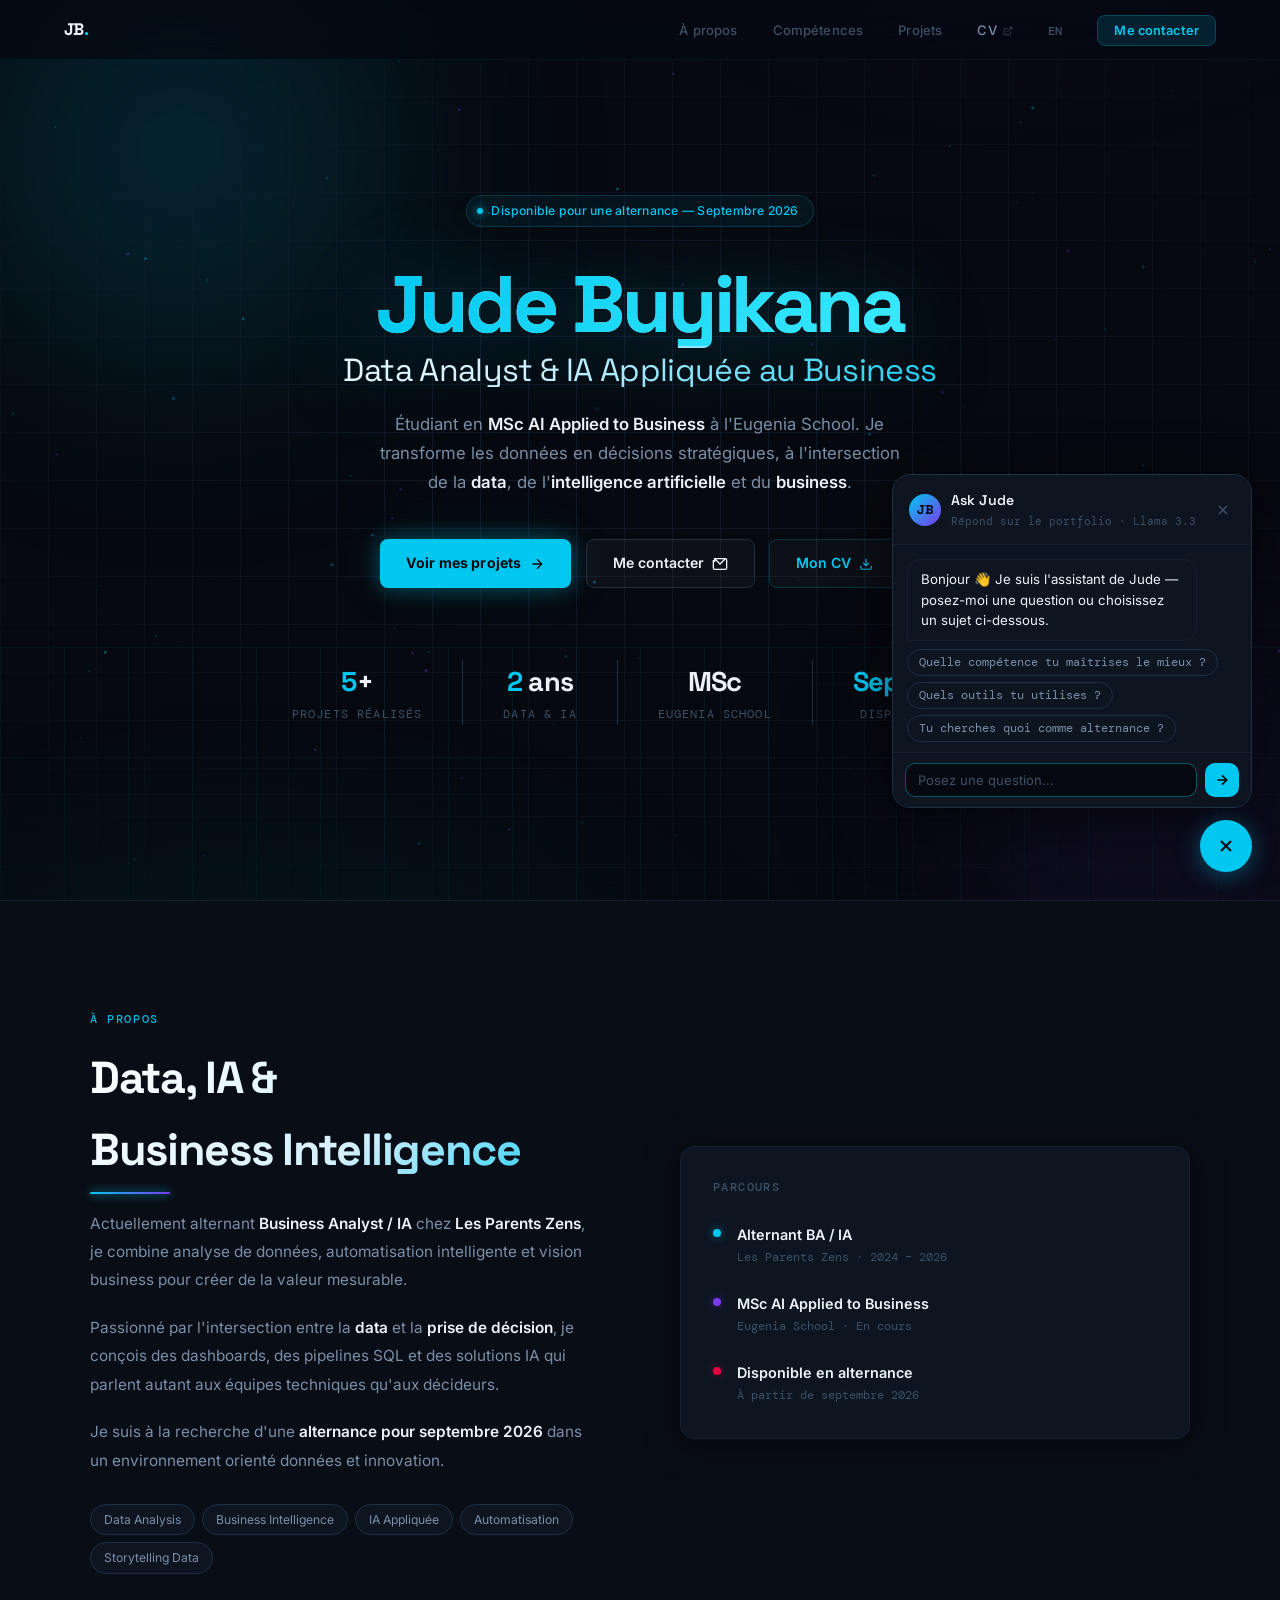
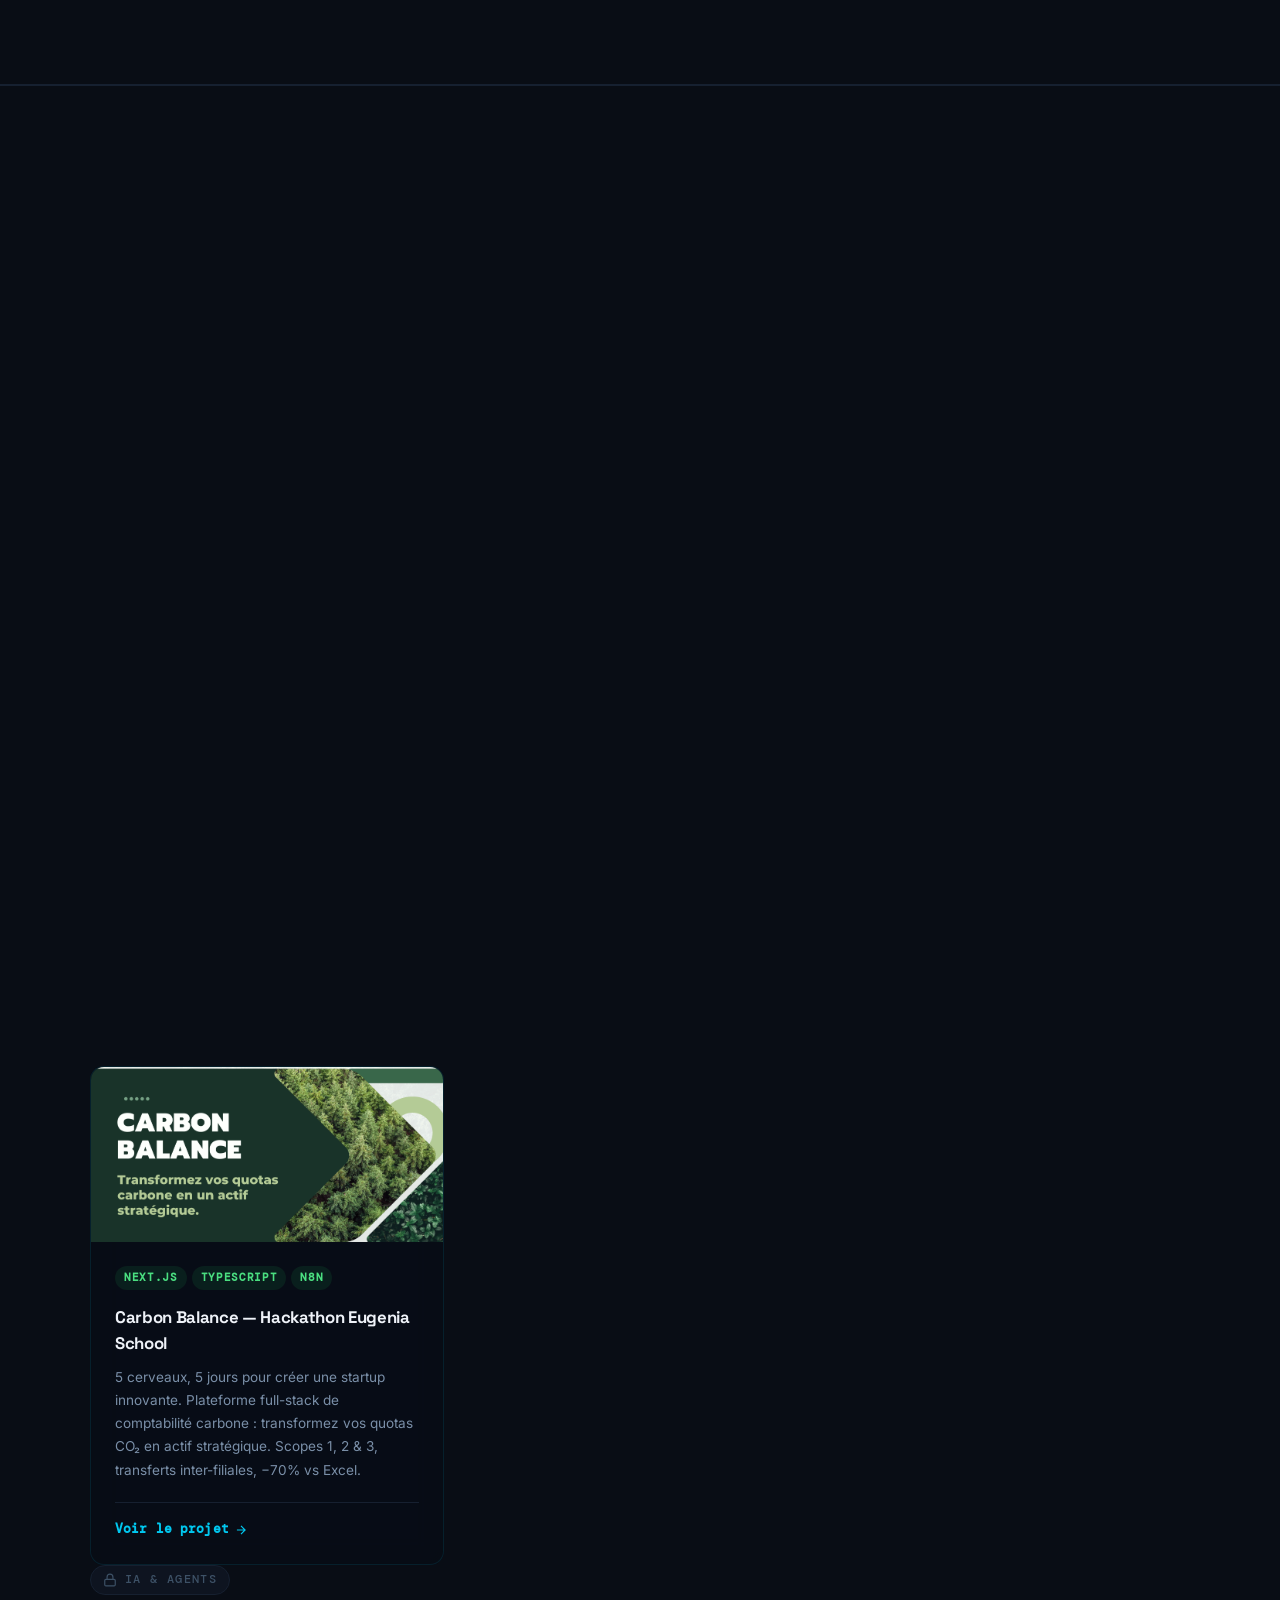
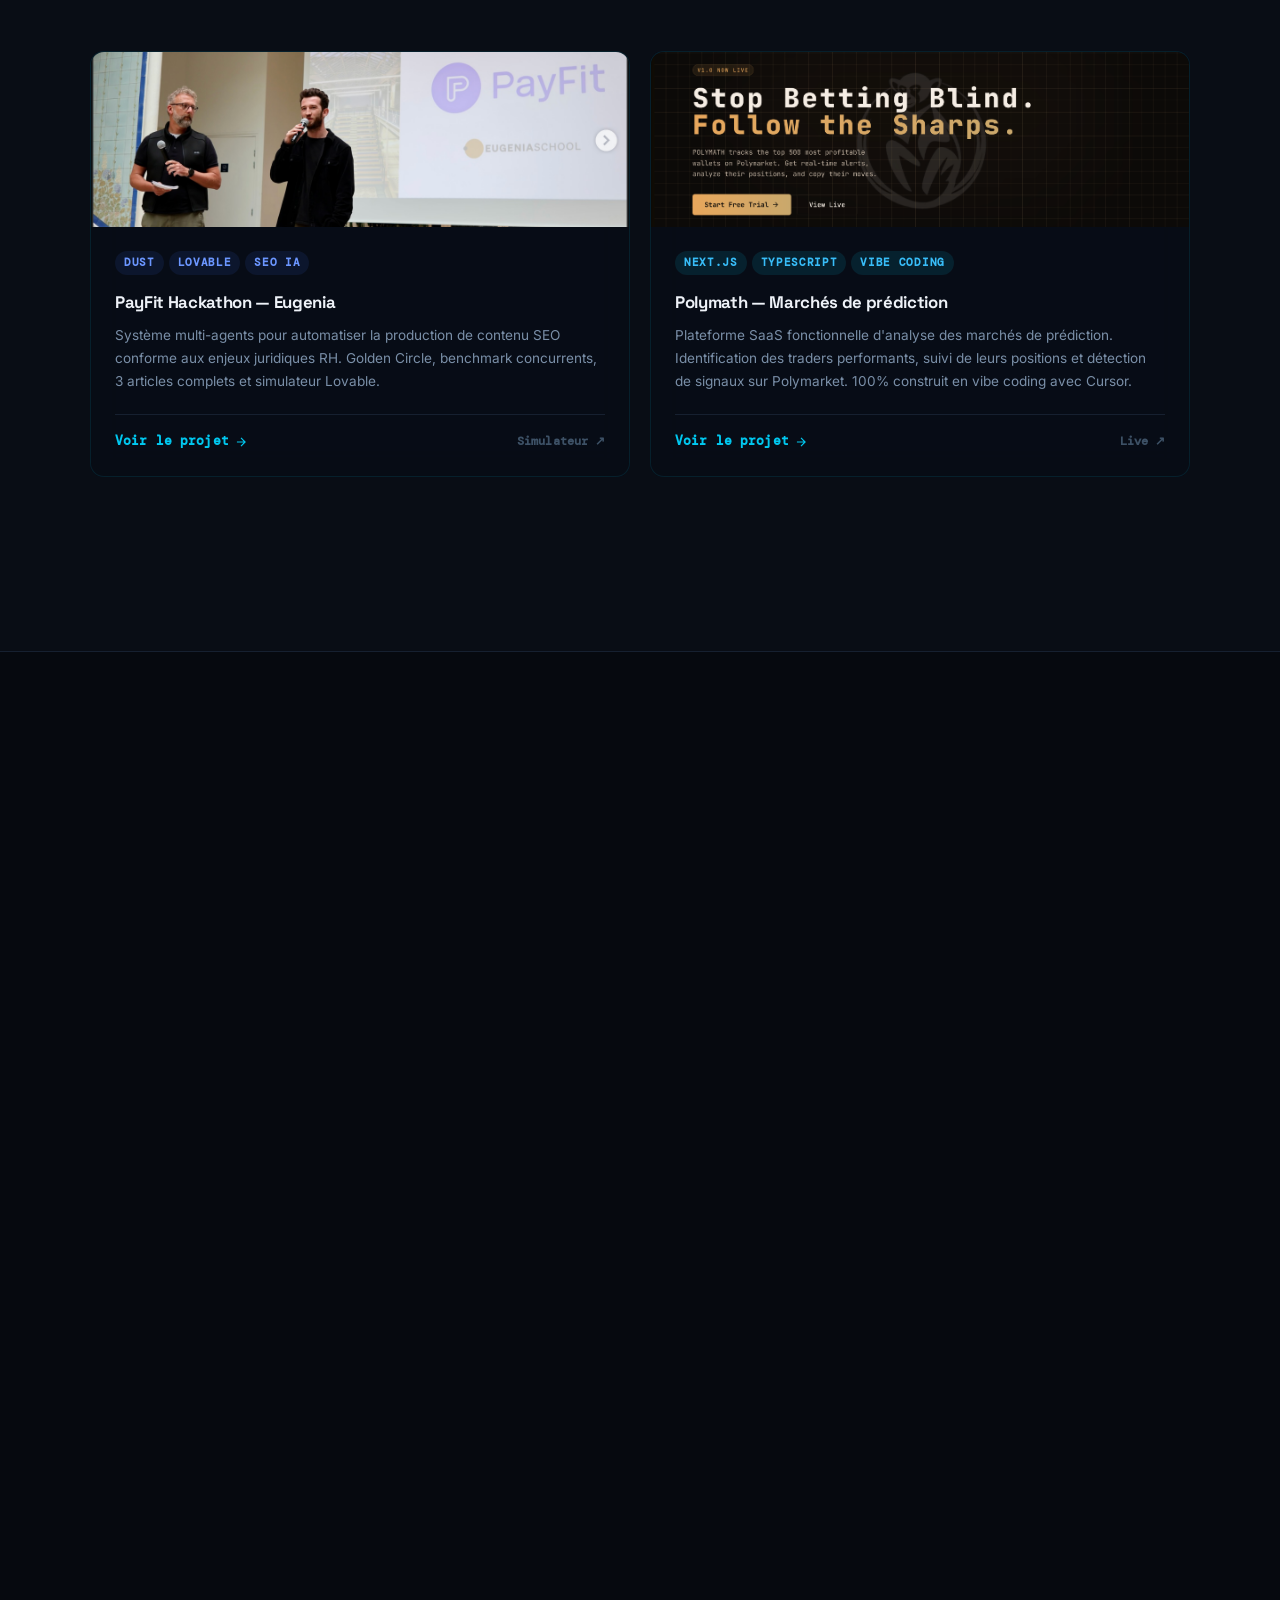
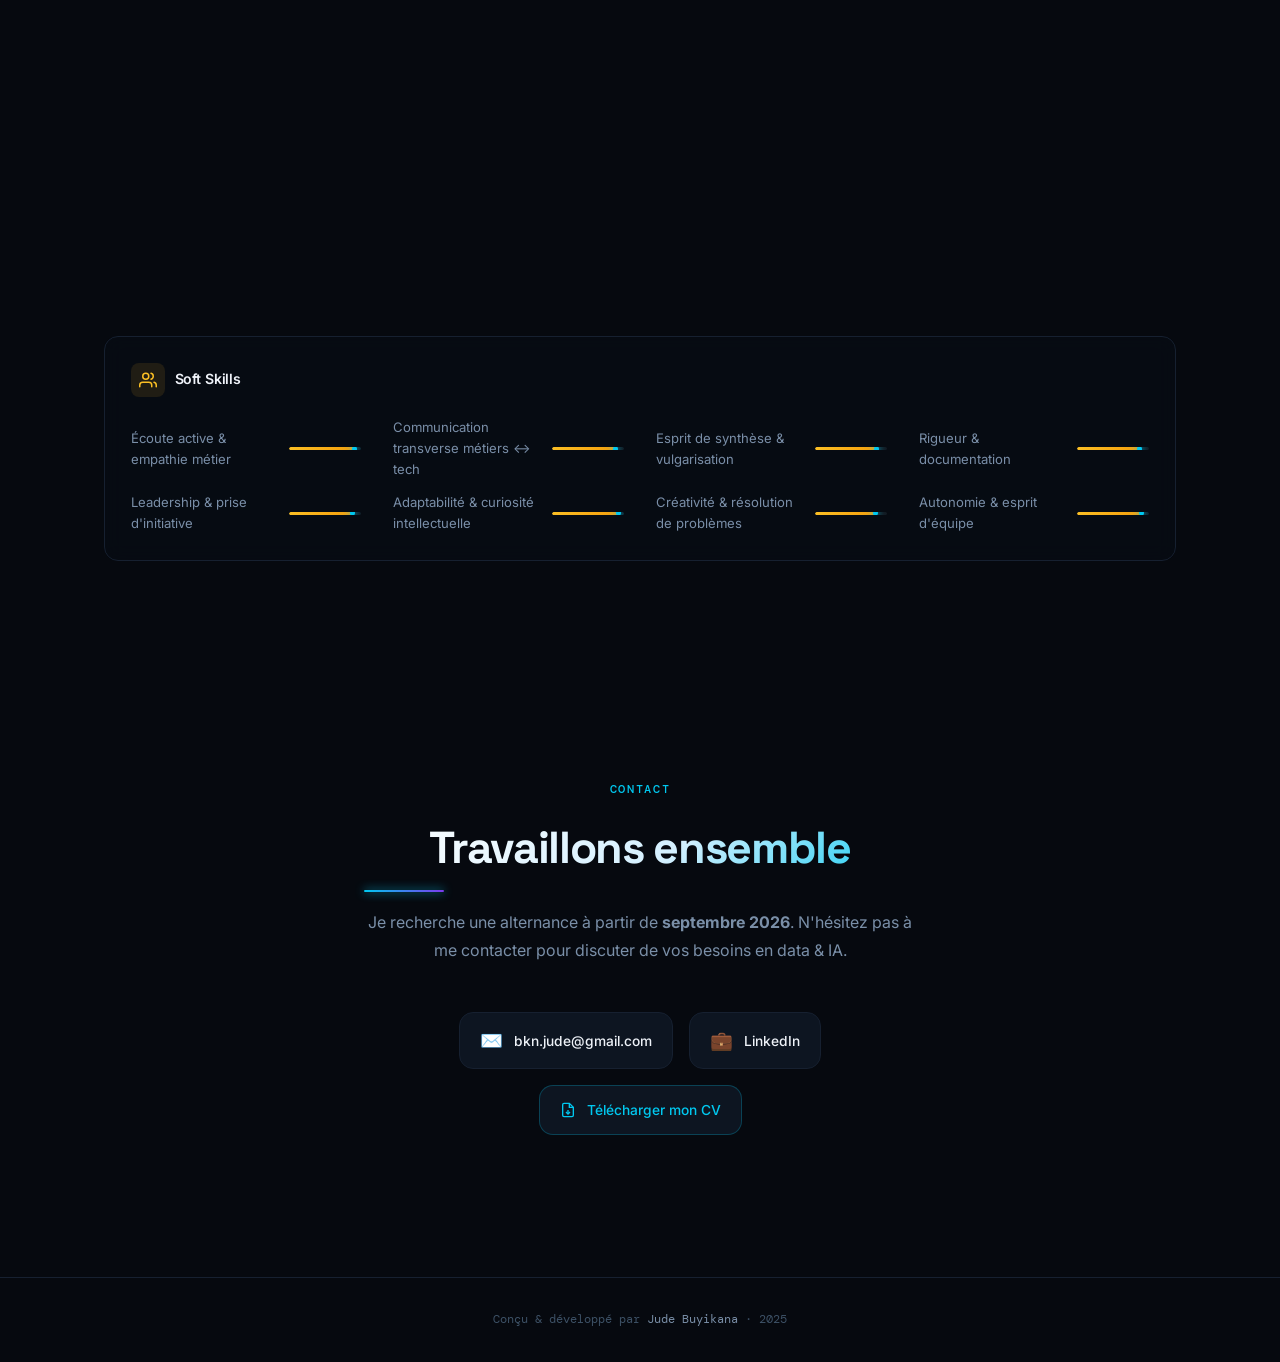
==== commit 273098a6: "Revert "Add cosmic space theme across all pages — starfield, constellations, loader" This reverts co" ====
--- a/index.html
+++ b/index.html
@@ -1057,8 +1057,6 @@
     }
 
   </style>
-  <link rel="stylesheet" href="assets/space.css" />
-  <script src="assets/loader.js"></script>
 </head>
 <body>
 
@@ -2294,8 +2292,8 @@
     });
   });
 
-  /* ---------- 2. Canvas Particle Field — DISABLED, replaced by assets/space.js ---------- */
-  if (false) (function() {
+  /* ---------- 2. Canvas Particle Field ---------- */
+  (function() {
     const canvas = document.createElement('canvas');
     canvas.id = 'particle-canvas';
     Object.assign(canvas.style, {
@@ -2598,6 +2596,5 @@
   })();
 
   </script>
-  <script src="assets/space.js"></script>
 </body>
 </html>
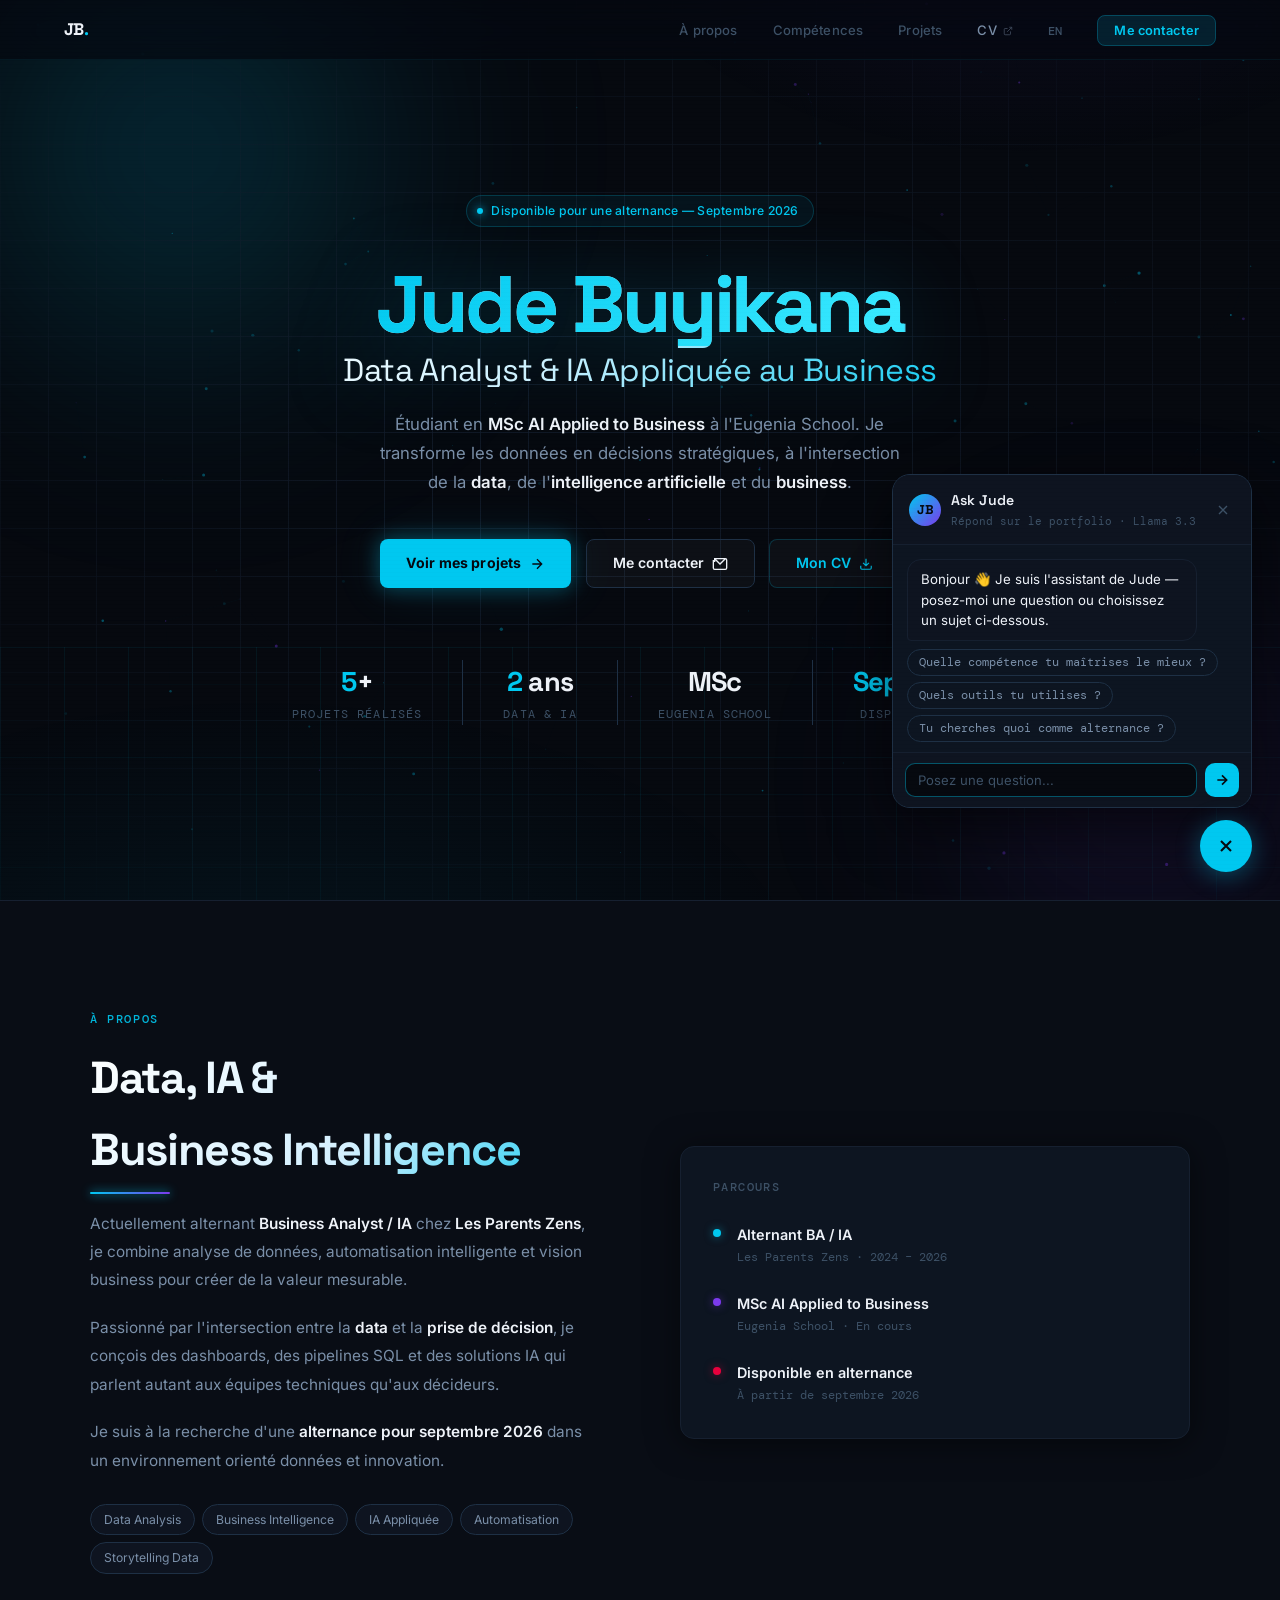
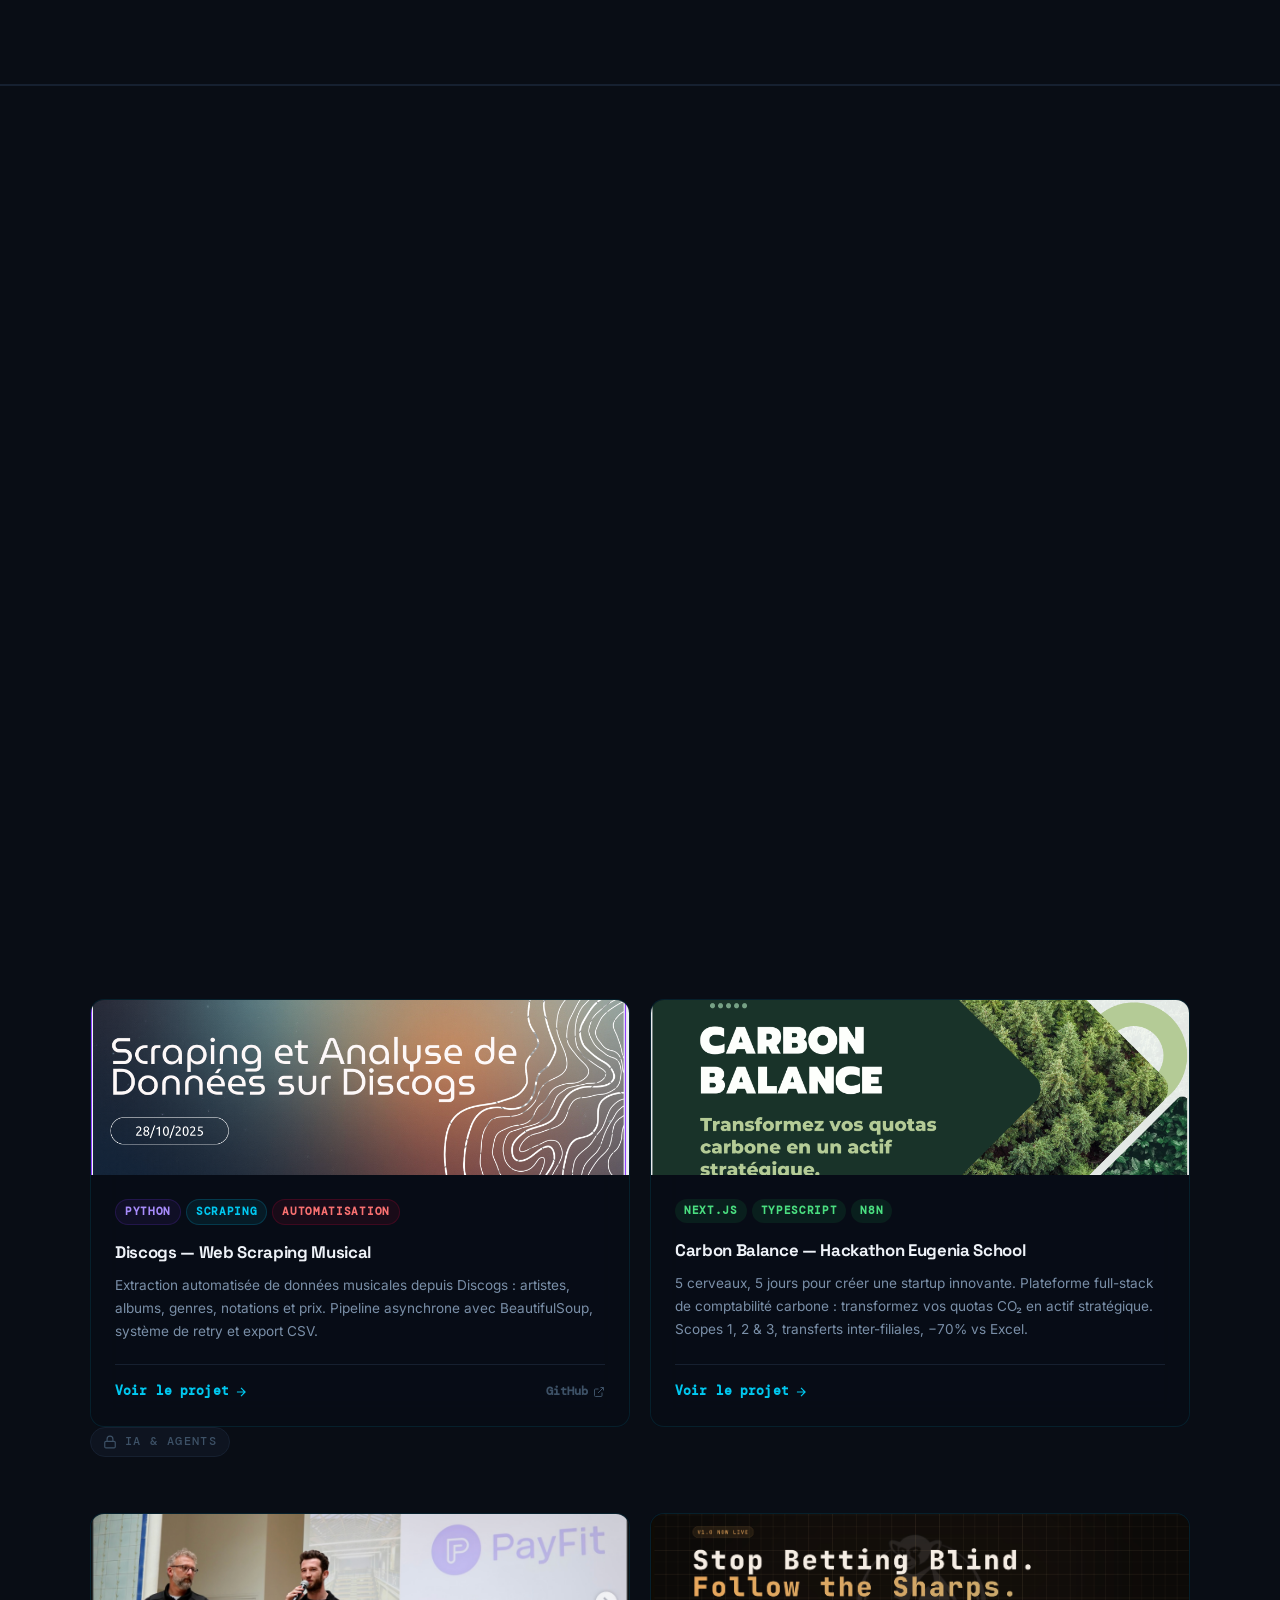
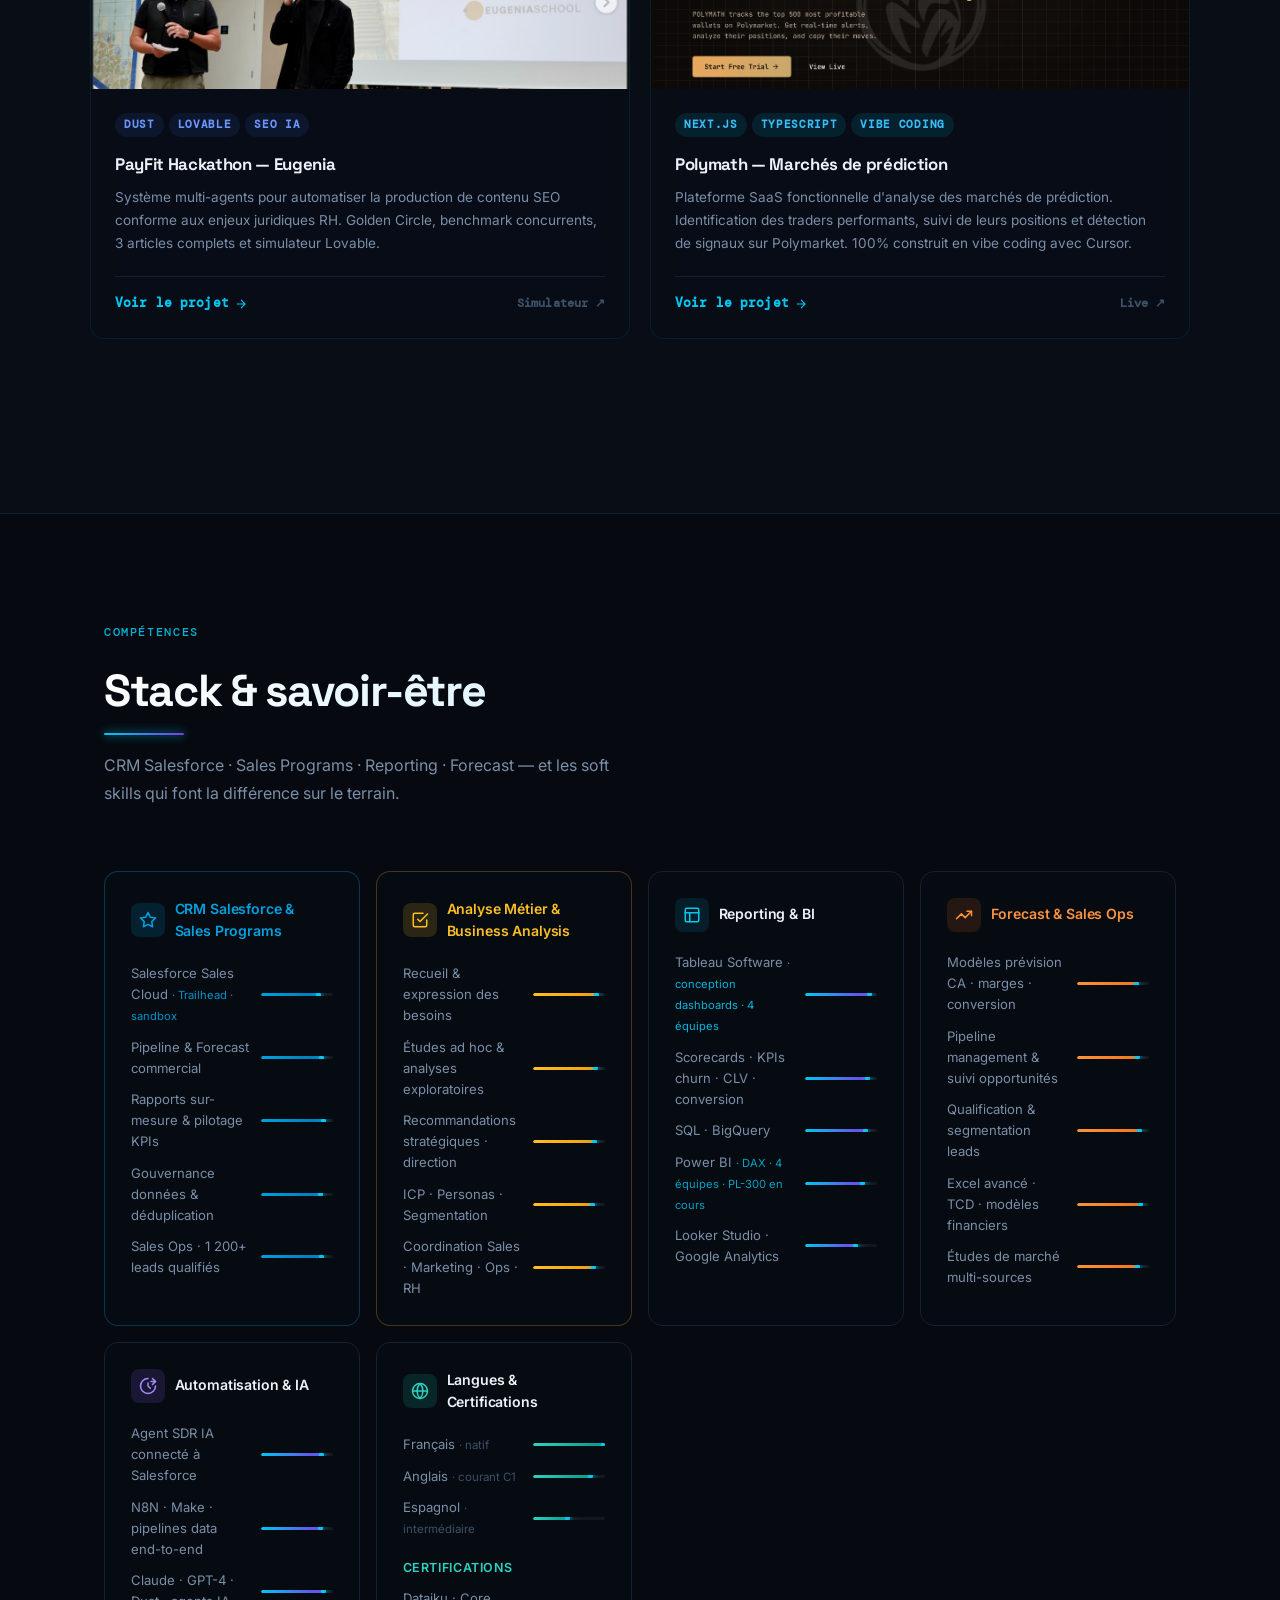
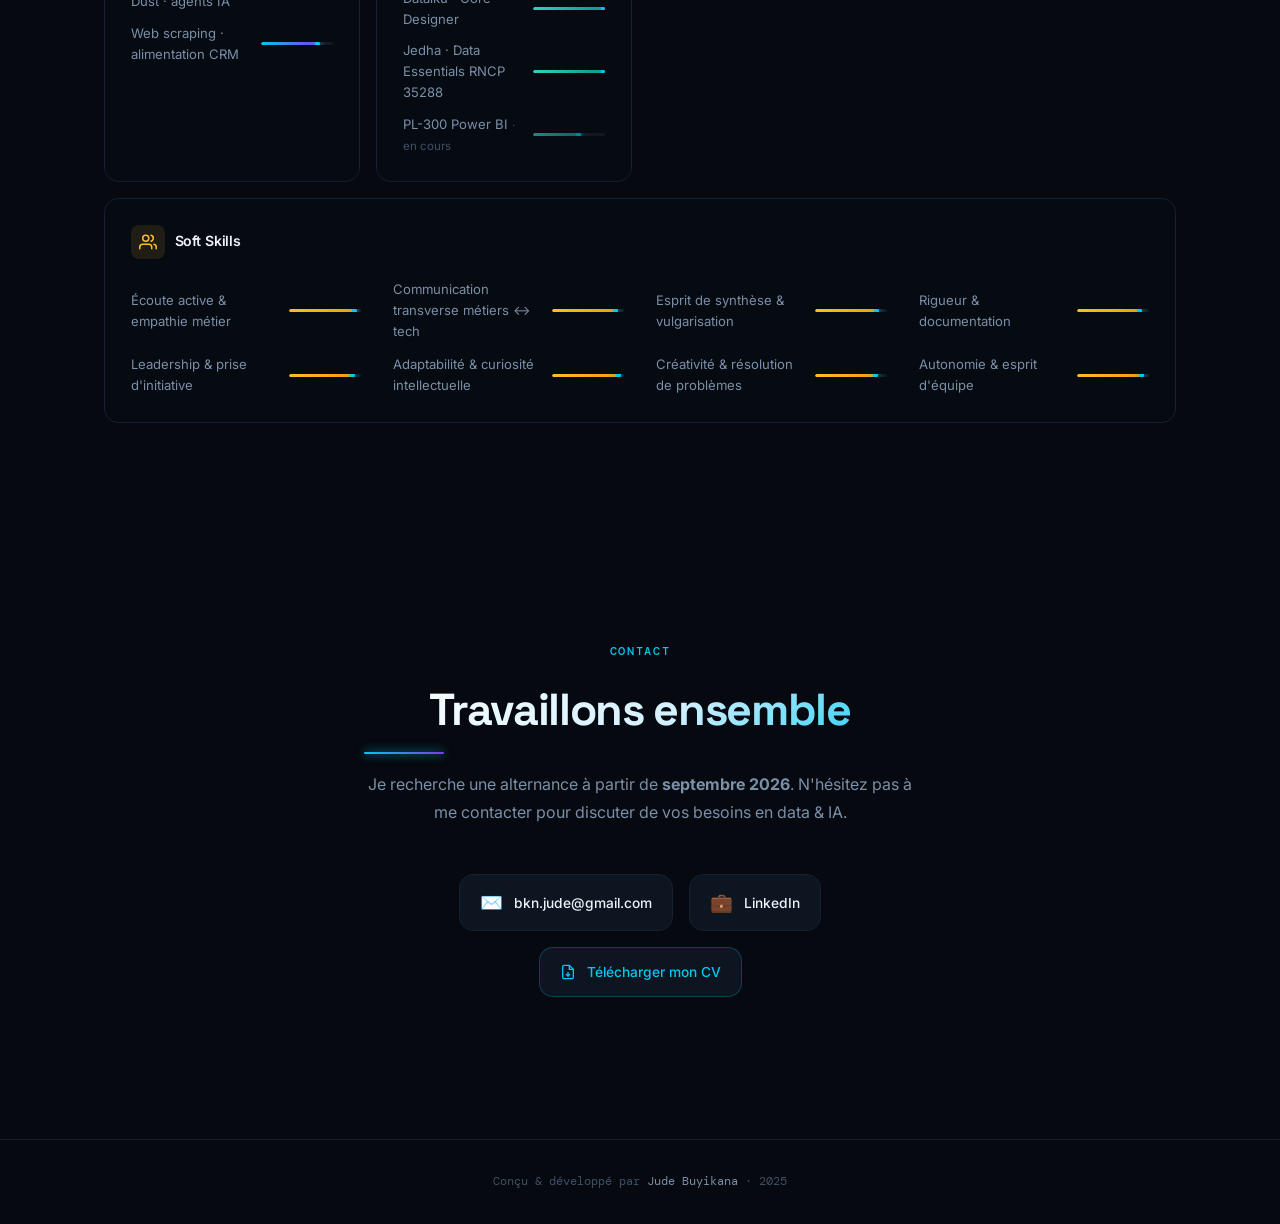
==== commit 486ed7e2: "2 projects per row + rename RevOps tag to Sales Analytics Co-Authored-By: Claude Sonnet 4.6 <noreply" ====
--- a/index.html
+++ b/index.html
@@ -569,10 +569,13 @@
 
     .projects-grid {
       display: grid;
-      grid-template-columns: repeat(auto-fit, minmax(320px, 1fr));
+      grid-template-columns: repeat(2, 1fr);
       gap: 1.2rem;
       max-width: 1100px;
       margin: 0 auto;
+    }
+    @media (max-width: 720px) {
+      .projects-grid { grid-template-columns: 1fr; }
     }
 
     .project-card {
@@ -1217,7 +1220,7 @@
         <div class="project-body">
           <div class="project-tags">
             <span class="project-tag bi">Tableau</span>
-            <span class="project-tag" style="background:rgba(0,200,240,0.08);color:#00c8f0;border-color:rgba(0,200,240,0.2);">RevOps</span>
+            <span class="project-tag" style="background:rgba(0,200,240,0.08);color:#00c8f0;border-color:rgba(0,200,240,0.2);">Sales Analytics</span>
             <span class="project-tag sql">Google Sheets</span>
           </div>
           <div class="project-title">Sales Performance &amp; Pipeline Analytics</div>
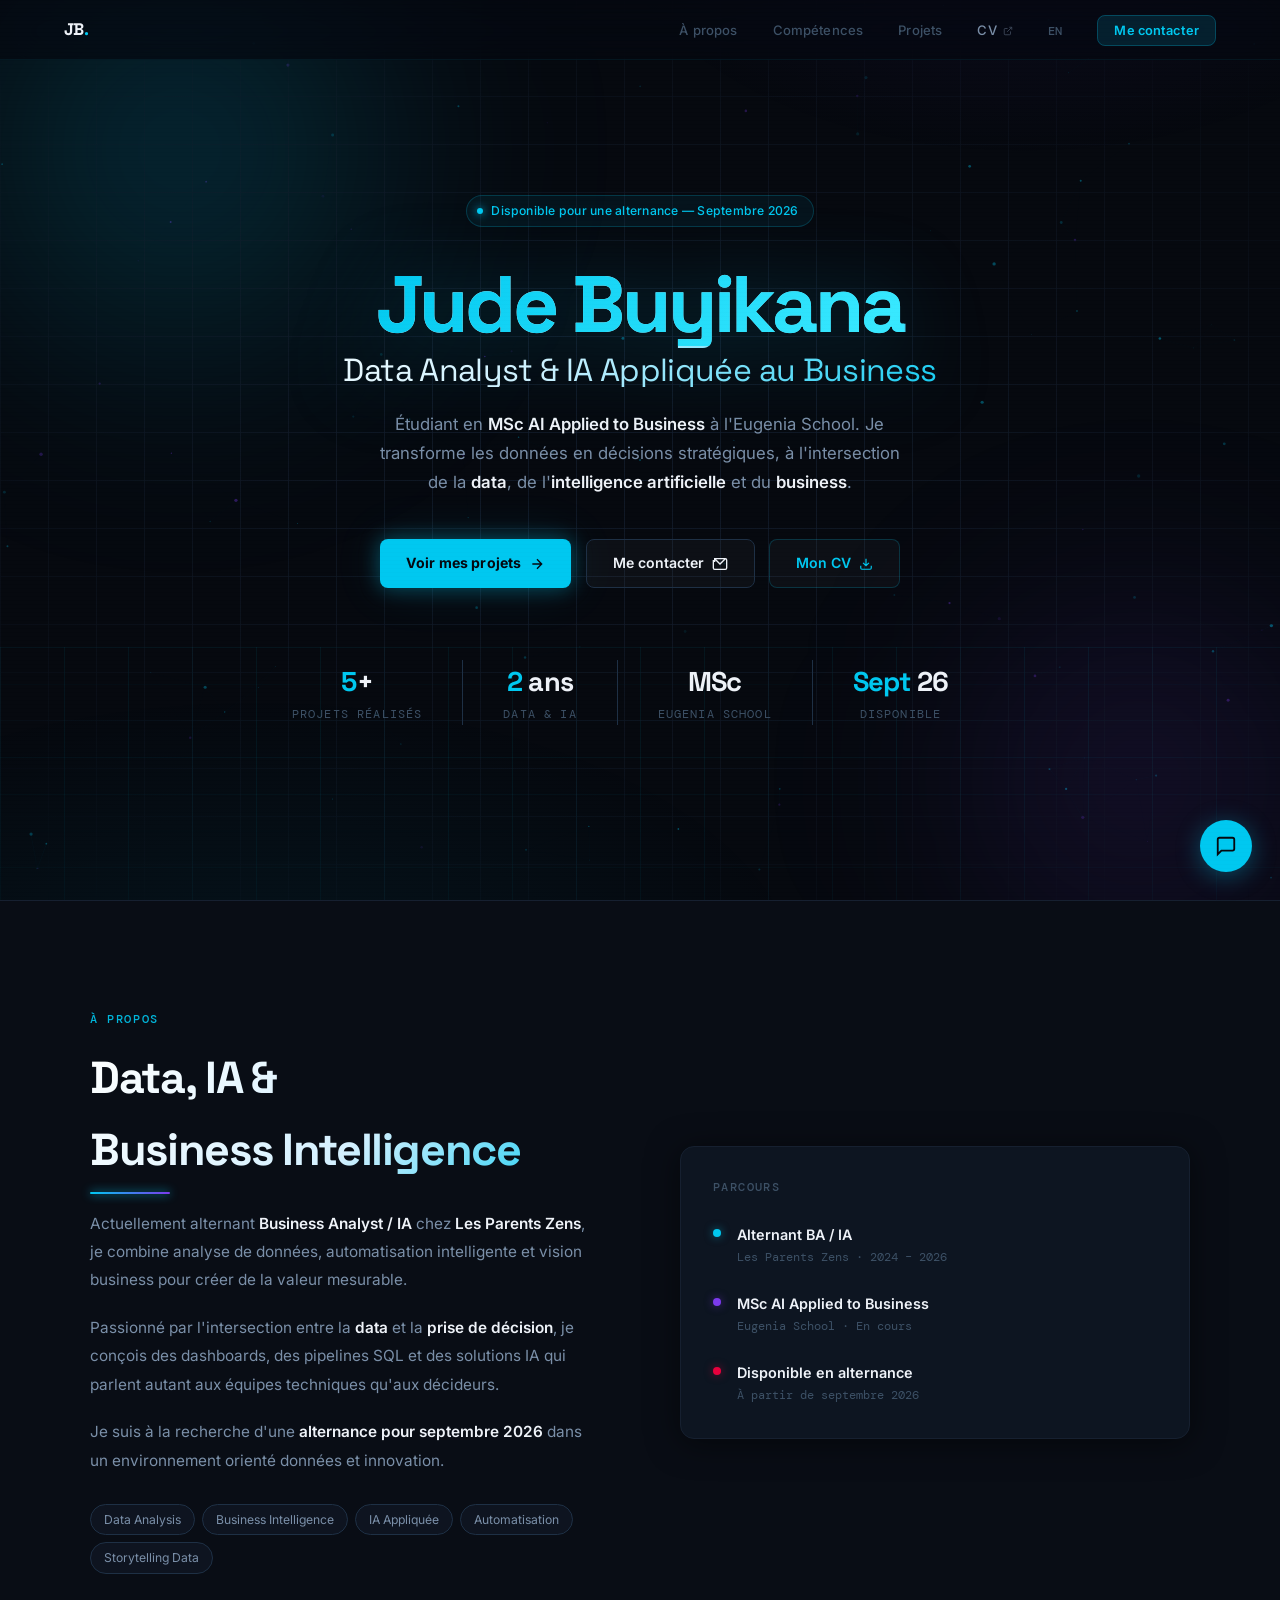
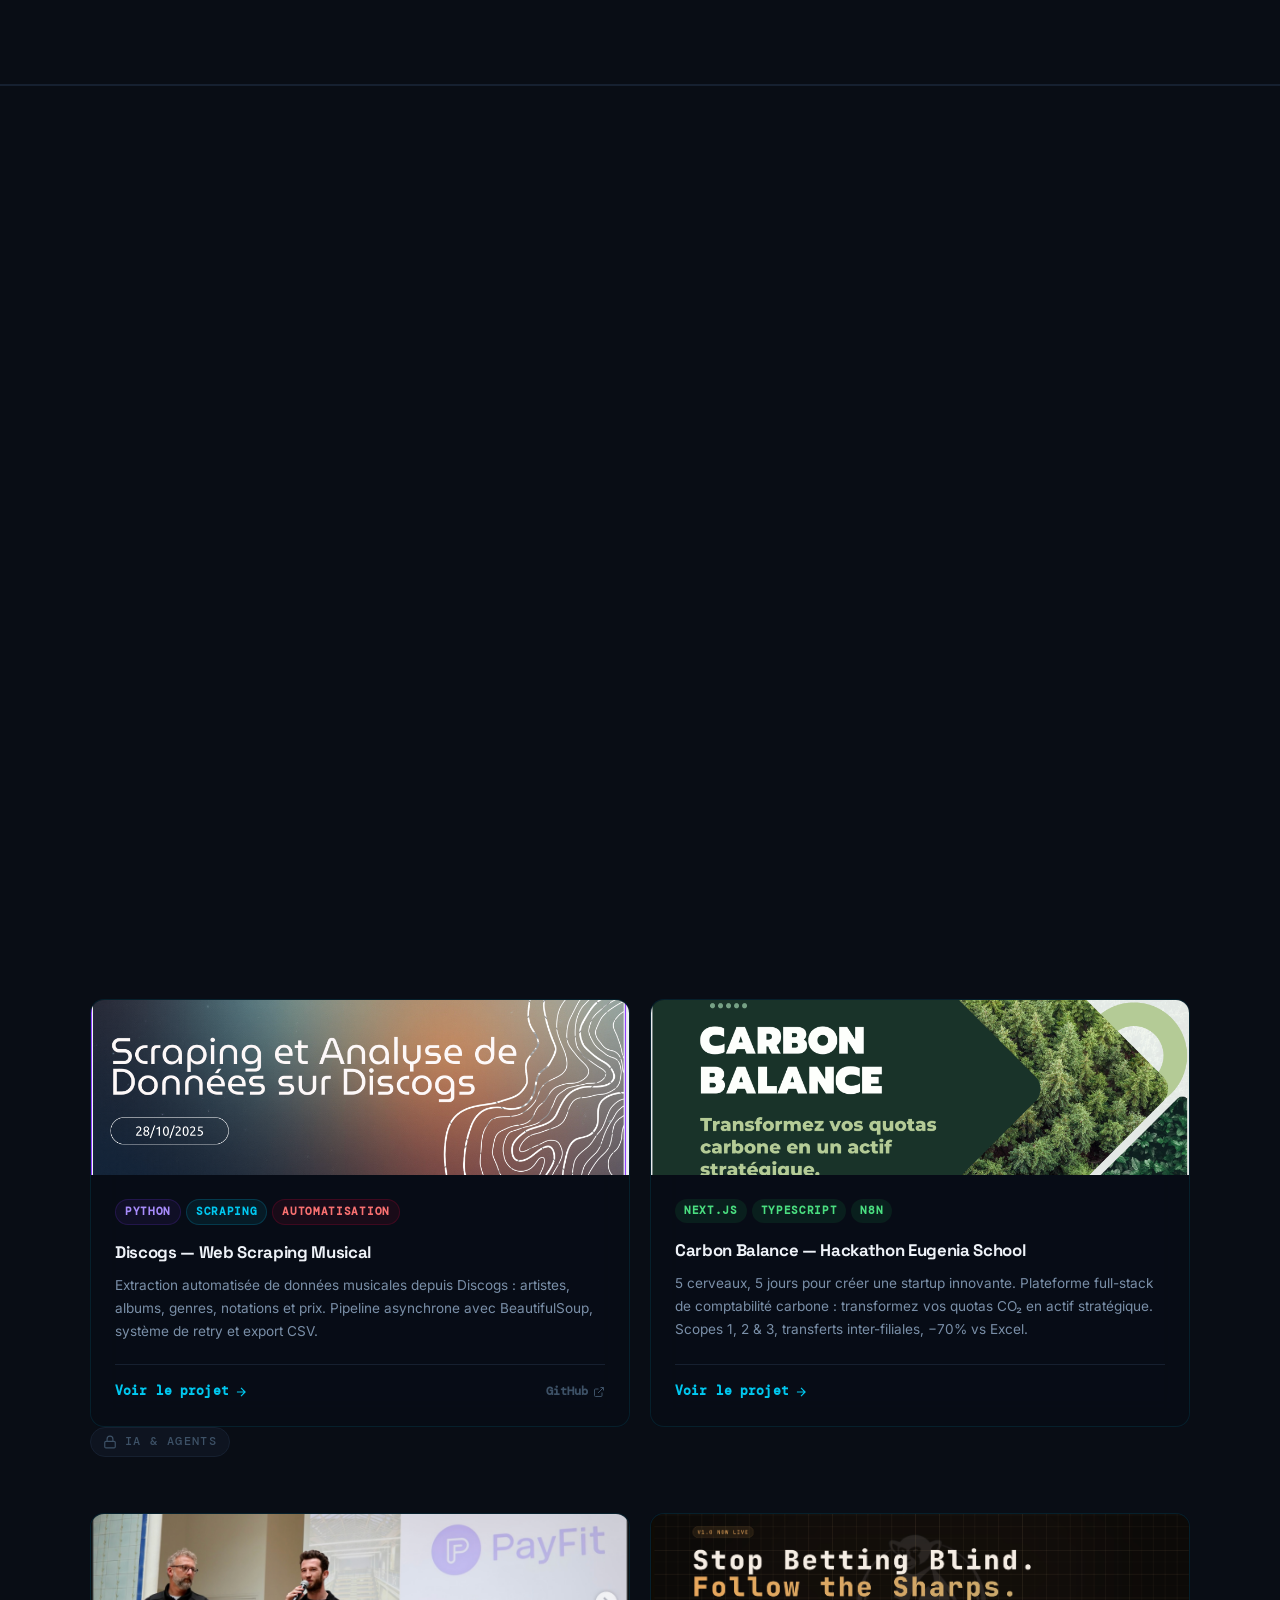
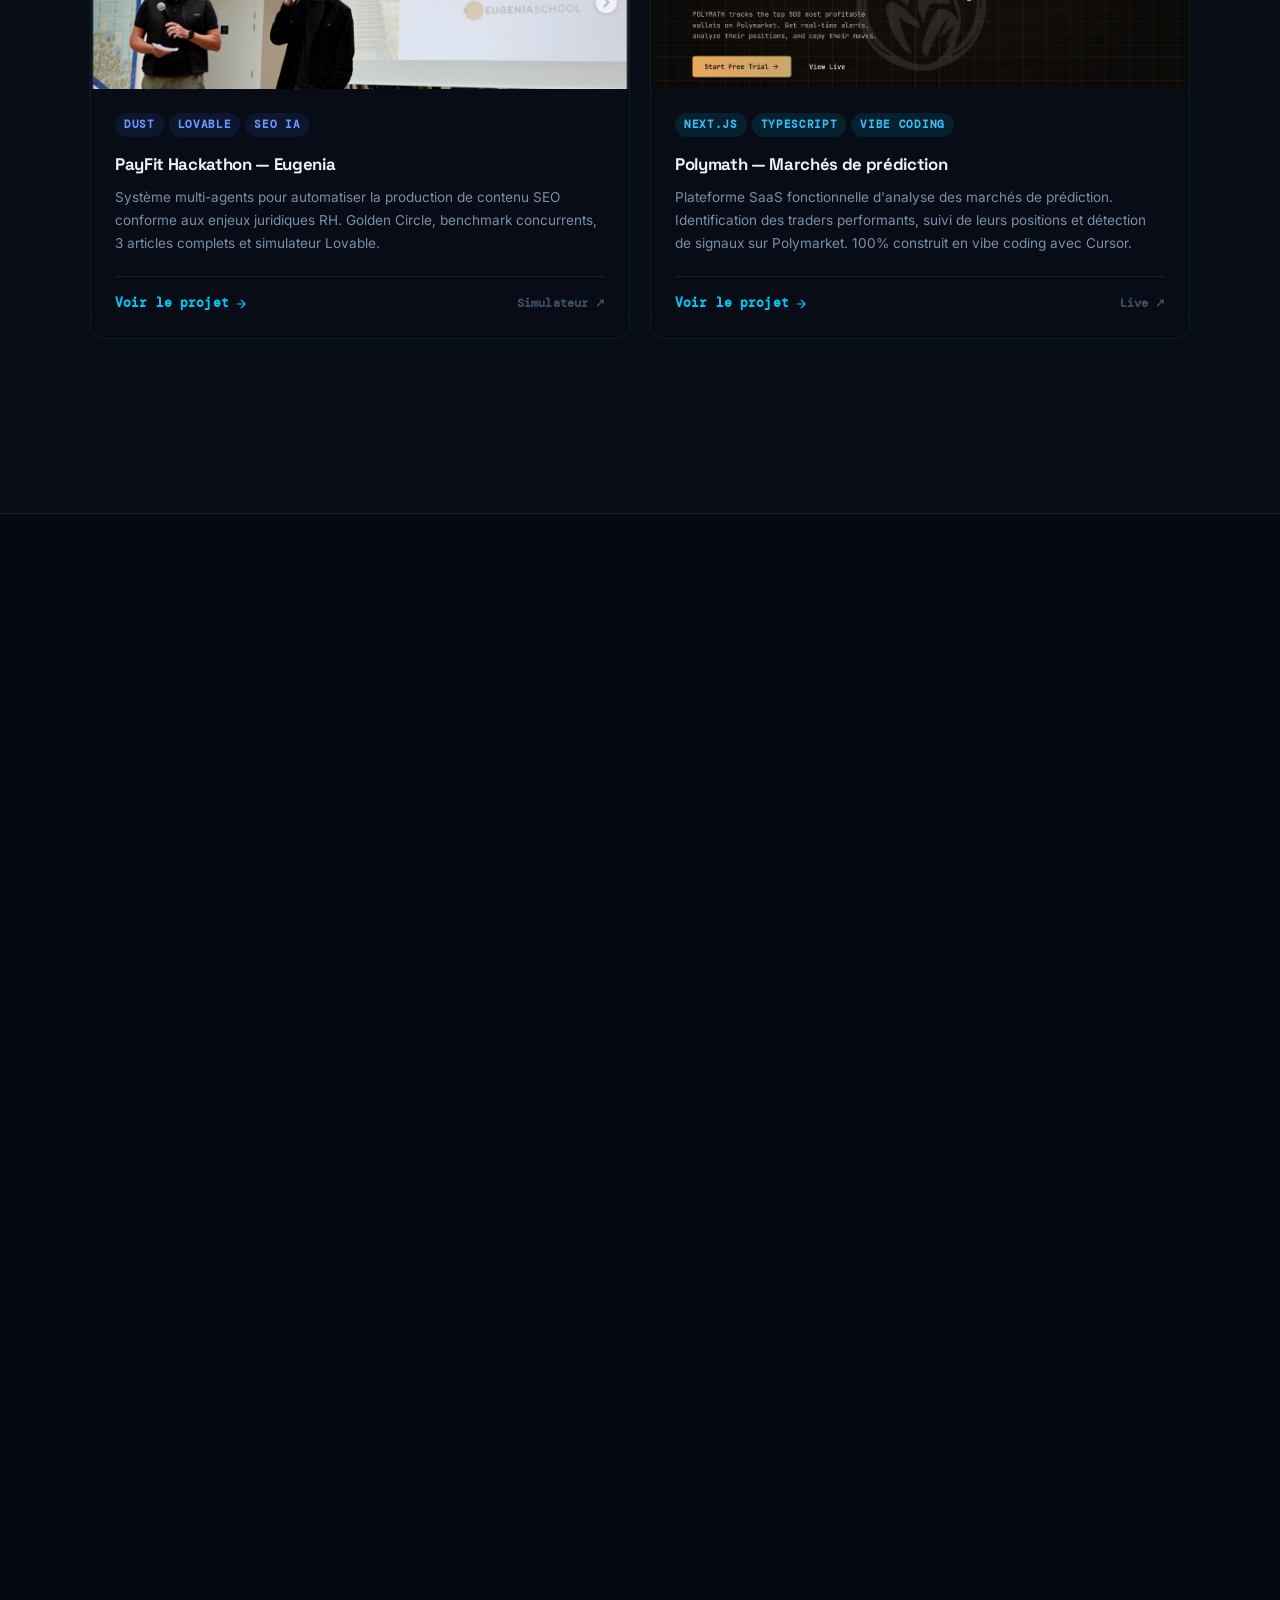
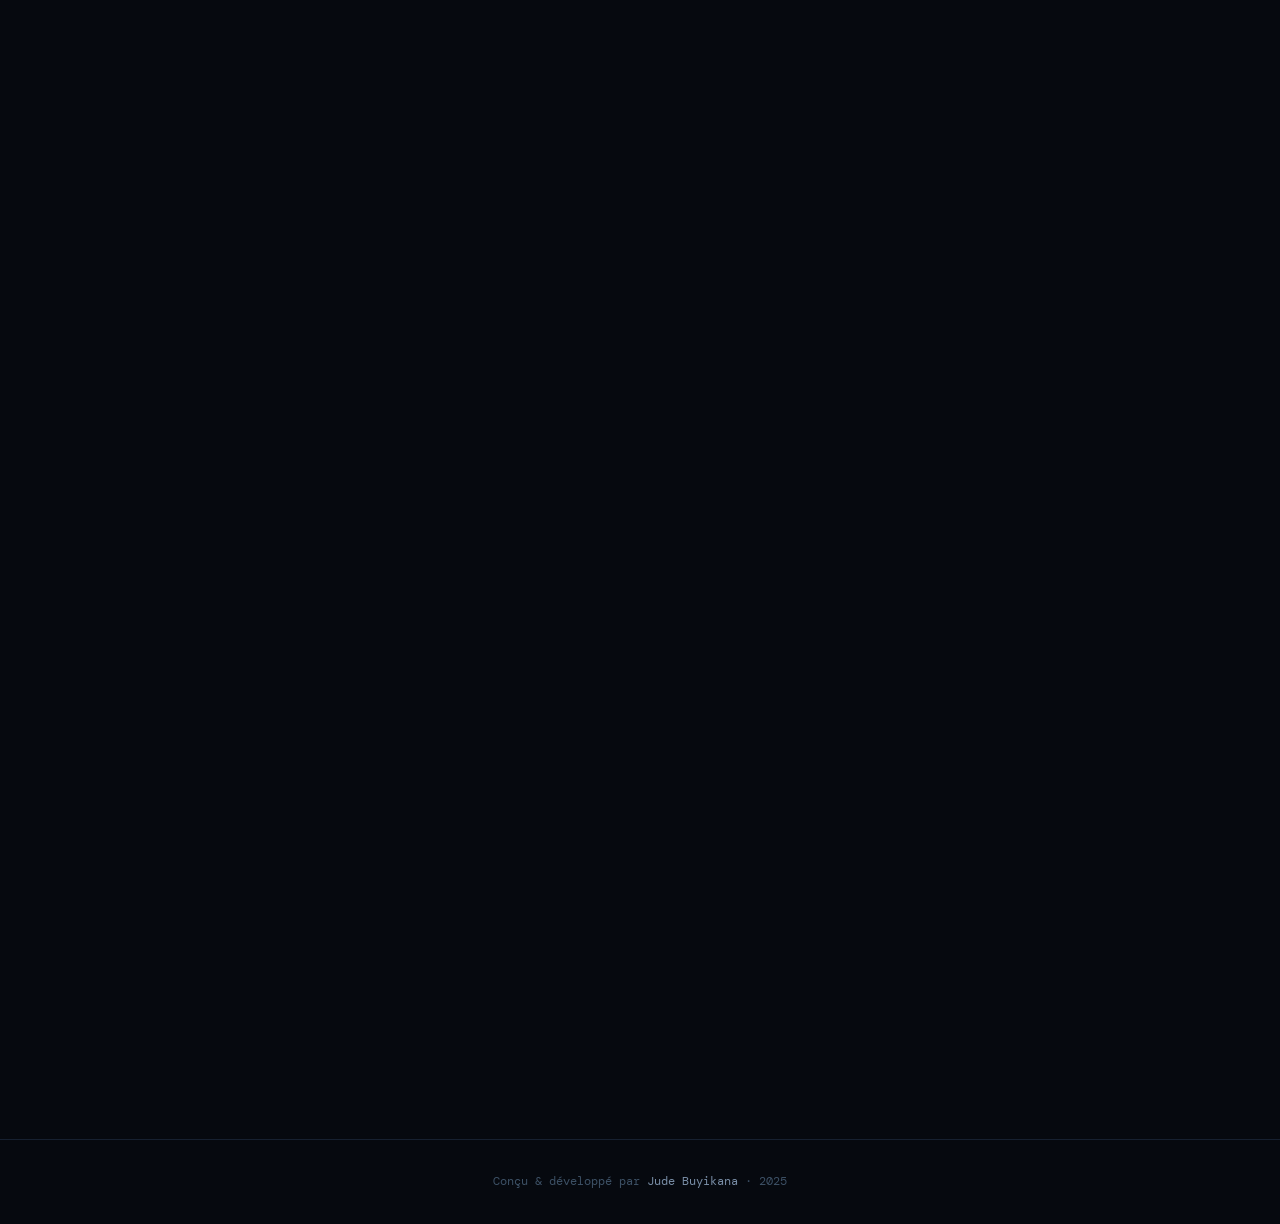
==== commit e1aae335: "Secure chatbot API key via GitHub Actions Secrets injection - Replace hardcoded Groq key with %%GROQ" ====
--- a/index.html
+++ b/index.html
@@ -1940,7 +1940,7 @@
 
   <script>
     // ===================== CHATBOT CONFIG =====================
-    const GROQ_API_KEY = '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';
+    const GROQ_API_KEY = '%%GROQ_API_KEY%%';
     const GROQ_MODEL   = 'llama-3.3-70b-versatile';
     const GROQ_URL     = 'https://api.groq.com/openai/v1/chat/completions';
 
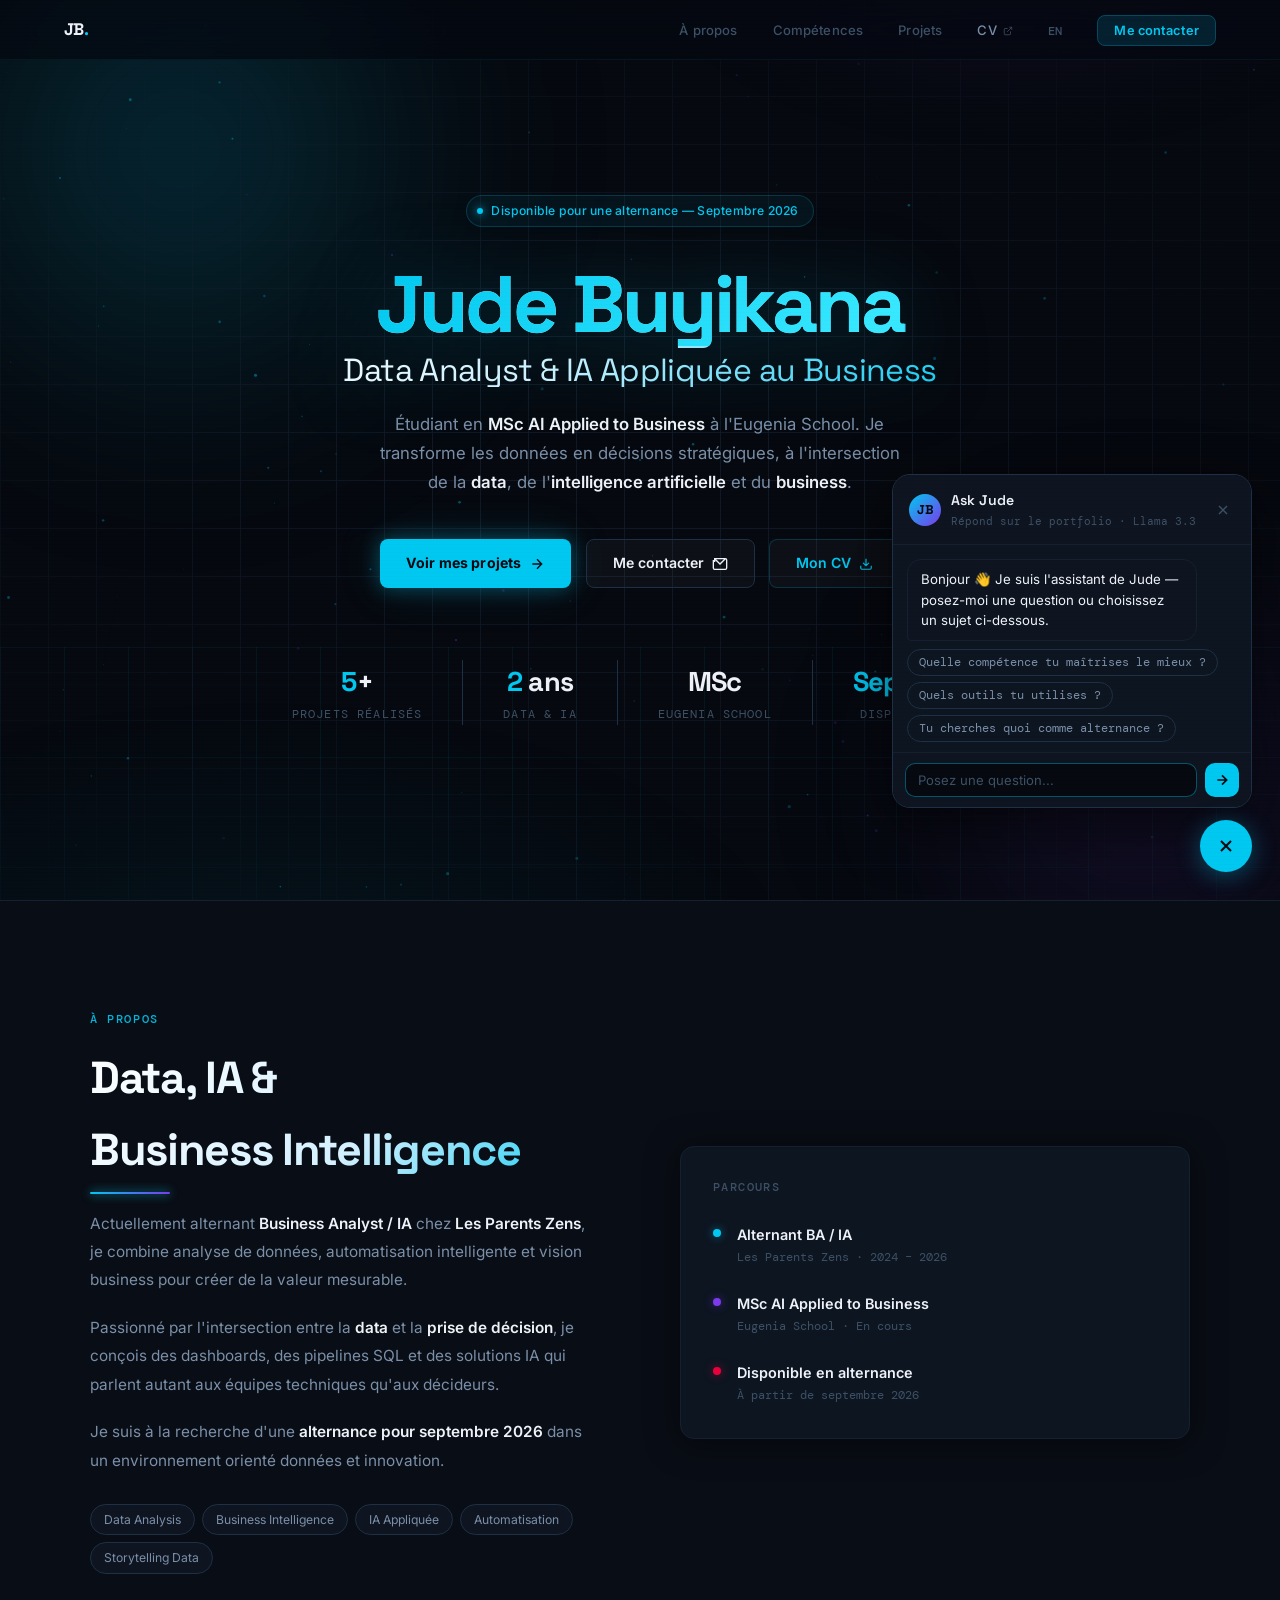
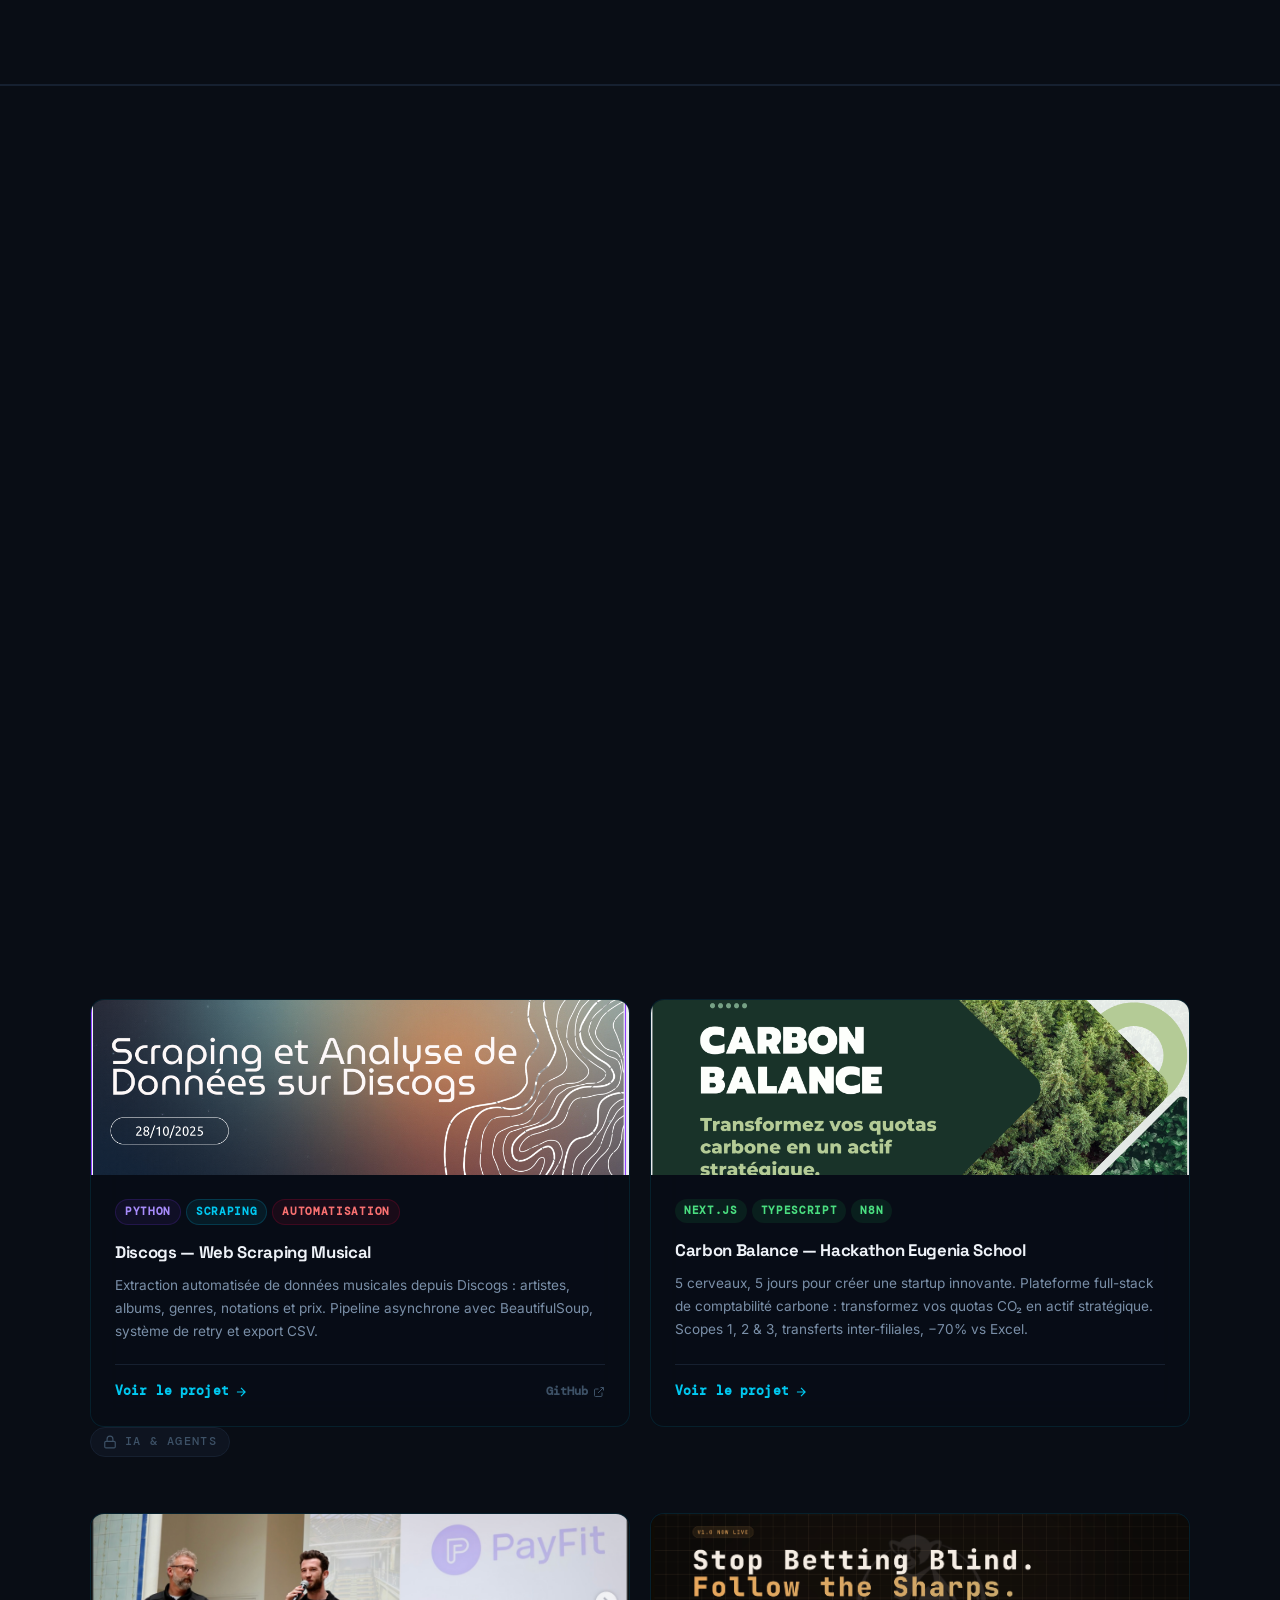
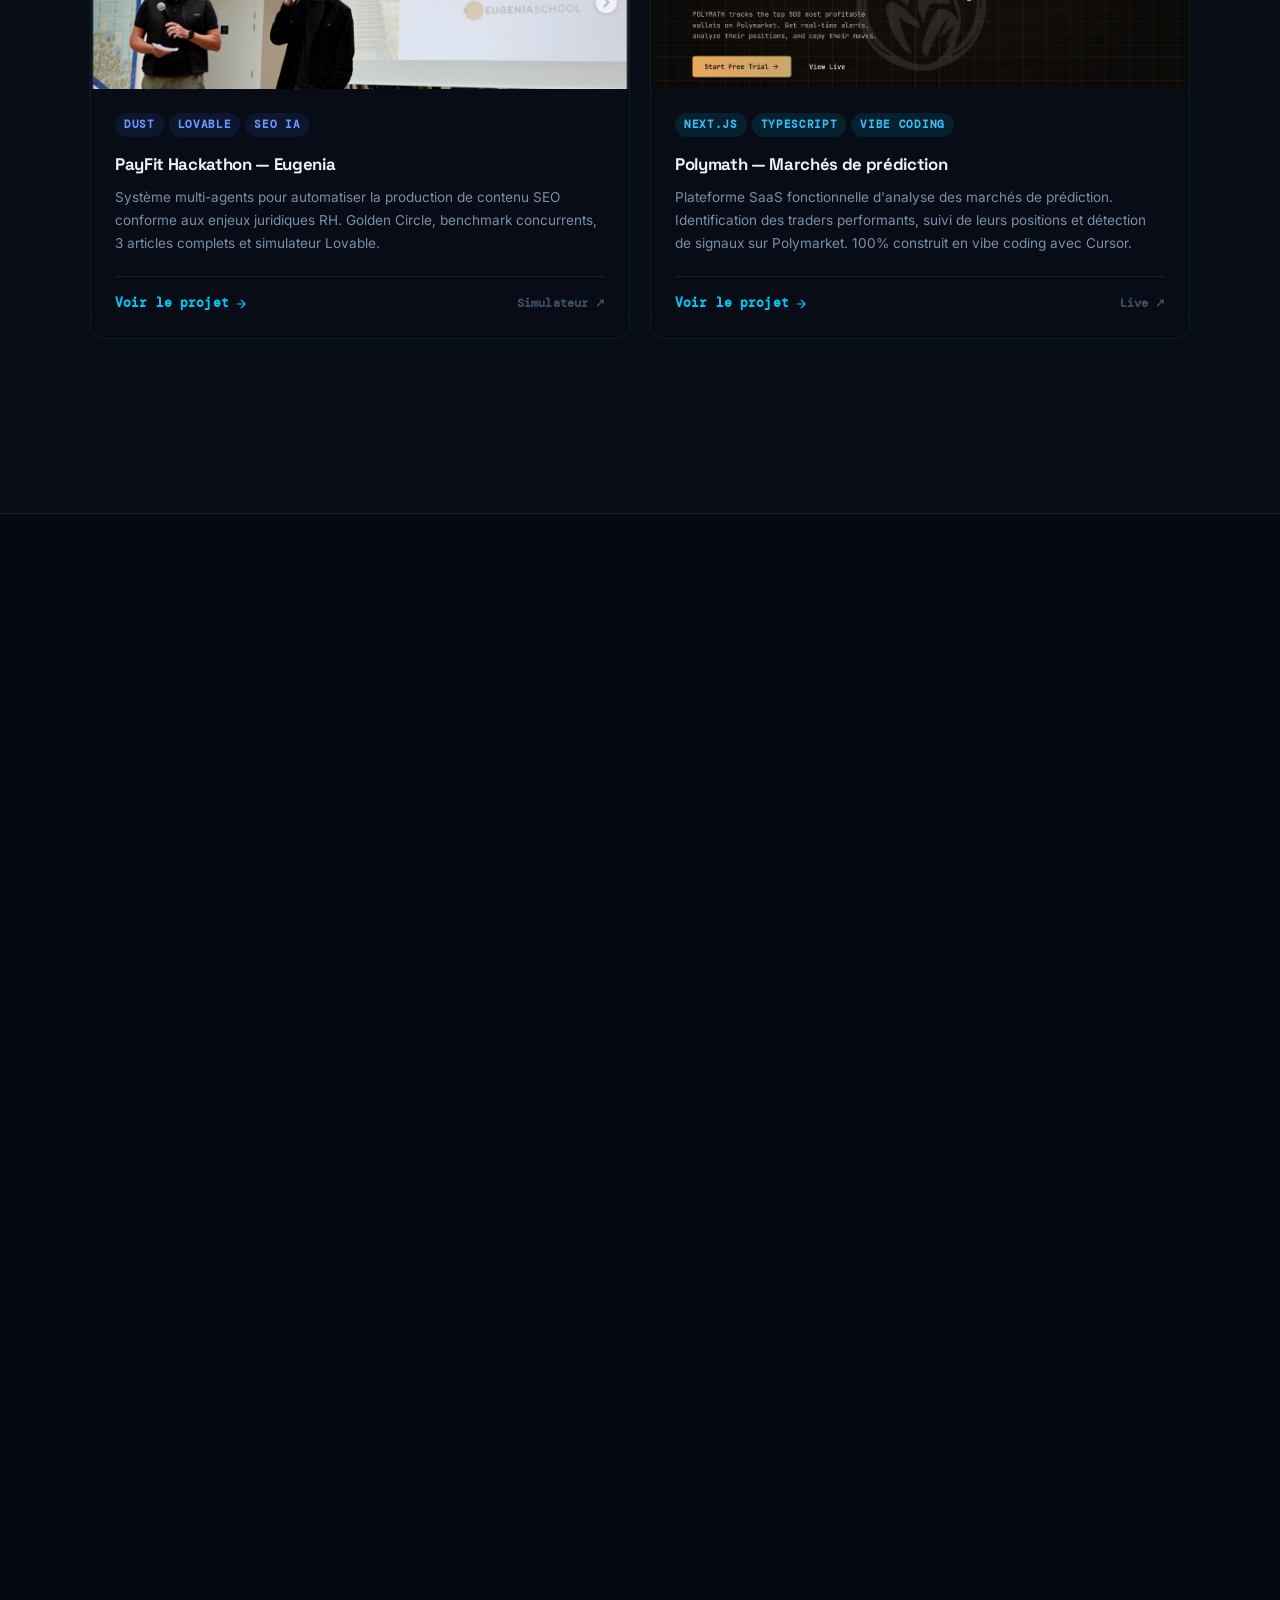
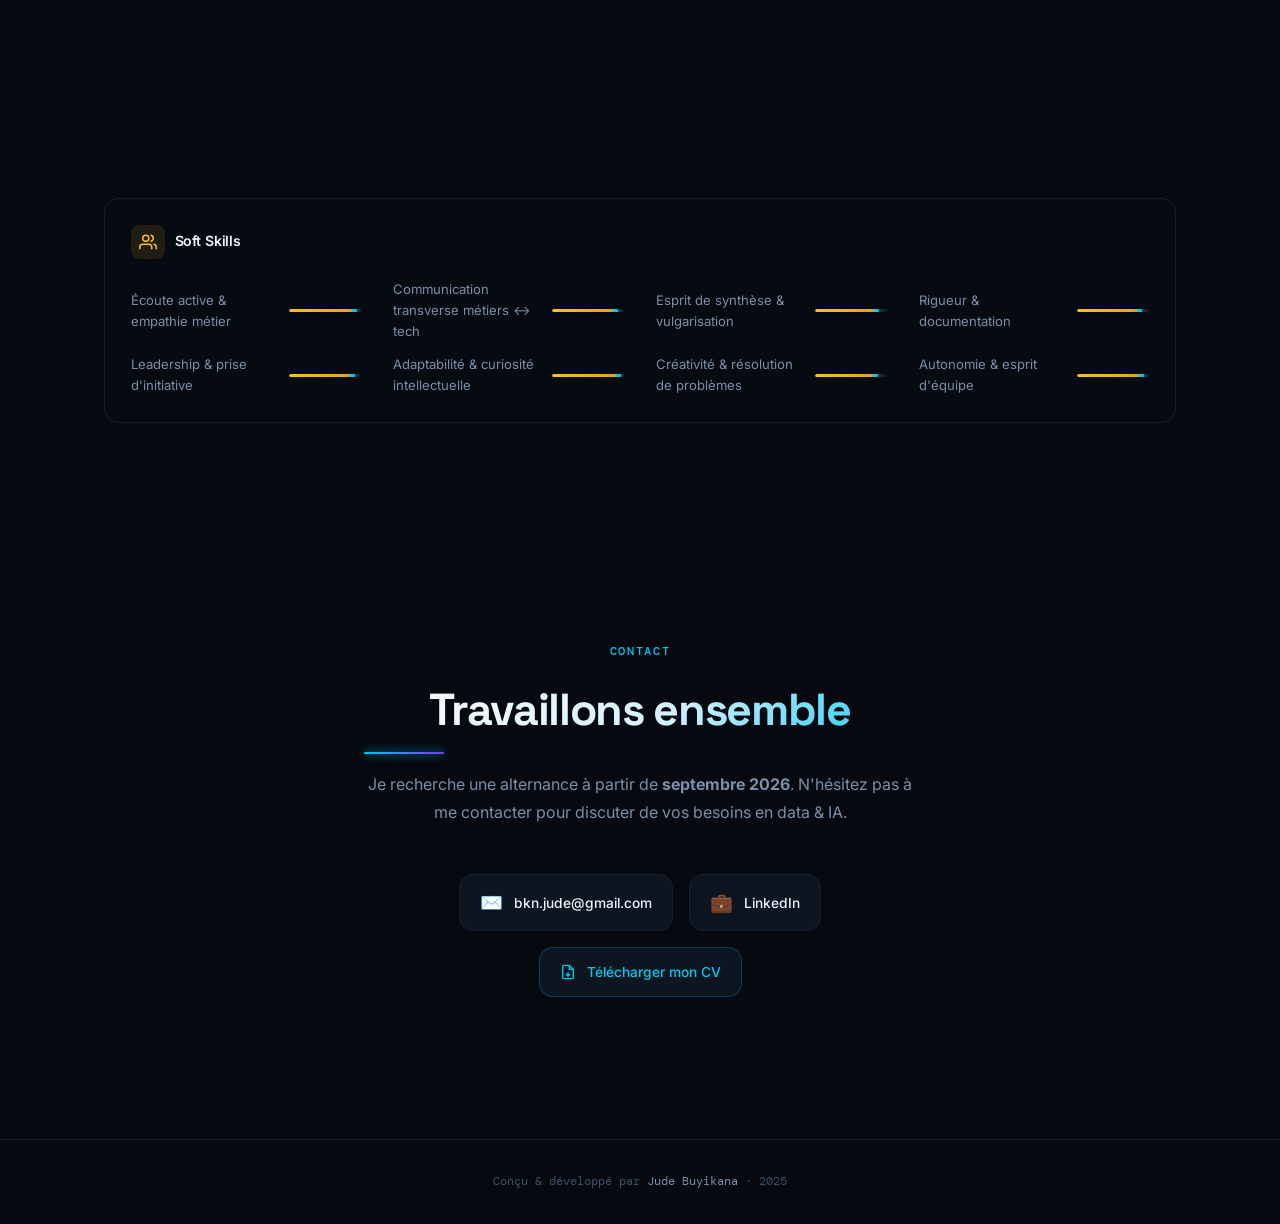
==== commit 2e009769: "Add Sales Performance & Pipeline Analytics project to chatbot RAG context Co-Authored-By: Claude Son" ====
--- a/index.html
+++ b/index.html
@@ -1949,7 +1949,7 @@
 2. Toujours terminer par UNE question de relance pertinente, adaptée à ce que vient de dire le recruteur (ex: si il parle de Salesforce → demande leur stack CRM, si il parle d'analytics → demande quels KPIs ils pilotent, si il parle de taille d'équipe → demande le contexte projet).
 3. Ton objectif : cerner le poste et les besoins du recruteur pour montrer que Jude est exactement ce qu'ils cherchent.
 4. Réponds uniquement à partir des infos ci-dessous. Si tu ne sais pas, dis-le honnêtement.
-5. Quand c'est pertinent, renvoie vers un projet du portfolio : F1 → dashboards Tableau sur 70 ans de données (judebkn-star.github.io/portfolio/f1.html) · Discogs → web scraping Python + analyse data (judebkn-star.github.io/portfolio/discogs.html) · Polymath → app SaaS data (judebkn-star.github.io/portfolio/polymath.html) · PayFit → hackathon agents IA (judebkn-star.github.io/portfolio/payfit-hackathon.html).
+5. Quand c'est pertinent, renvoie vers un projet du portfolio : Sales Performance & Pipeline Analytics → dashboards Tableau RevOps + Google Sheets (judebkn-star.github.io/portfolio/revops.html) · F1 → dashboards Tableau sur 70 ans de données (judebkn-star.github.io/portfolio/f1.html) · Discogs → web scraping Python + analyse data (judebkn-star.github.io/portfolio/discogs.html) · Polymath → app SaaS data (judebkn-star.github.io/portfolio/polymath.html) · PayFit → hackathon agents IA (judebkn-star.github.io/portfolio/payfit-hackathon.html).
 6. Style : naturel, direct, percutant — comme un collègue qui présente un candidat avec conviction.
 
 === RÉPONSES AUX 3 QUESTIONS D'ENTRÉE ===
@@ -2012,6 +2012,13 @@
 • Licence AES/RH — Université Paris 1 Panthéon-Sorbonne (2020-2023)
 
 === PROJETS (à valoriser auprès des recruteurs) ===
+
+0. SALES PERFORMANCE & PIPELINE ANALYTICS — RevOps end-to-end (Tableau, Google Sheets, Salesforce-like data)
+   Démonstration complète d'une chaîne analytique Revenue Operations : dataset synthétique reproduisant fidèlement la structure d'un export Salesforce (5 000 deals · 21 colonnes · 24 mois d'activité commerciale, pipeline B2B SaaS multi-régions multi-produits). Phase 1 : génération du dataset avec mapping exact des champs Salesforce (Opportunity ID, Stage, Forecast Category, etc.). Phase 2 : exploration Google Sheets avec 7 onglets, formules dynamiques SUMIFS/COUNTIFS/VLOOKUP/IFERROR, tableaux croisés dynamiques, heatmap Region × Industry. Phase 3 : 3 dashboards Tableau de qualité exécutive avec calculated fields avancés et LOD expressions imbriquées (FIXED dans FIXED).
+   Dashboard 1 (Executive Overview) : KPI strip 6 métriques, pipeline par stage, funnel actifs, Win Rate par industrie, exposition concurrentielle (donut dual axis).
+   Dashboard 2 (Sales Rep Performance) : leaderboard Top 10, stacked bar Open/Won/Lost par rep, dot plot Win Rate avec taille proportionnelle au nombre de deals.
+   Dashboard 3 (Regional, Channel & Risk) : symbol map régionale, heatmap Stage × Forecast Category révélant une anomalie de forecasting (452 deals en Commit trop tôt dans le funnel — signal CRM hygiene ou pression hiérarchique).
+   KPIs clés : $2.34B pipeline total, Win Rate 64.83%, 1 342 deals critiques identifiés. Tableau Public live : public.tableau.com/app/profile/jude.buyikana/viz/SalesPerformancePipelineAnalytics. Ce projet démontre exactement ce que Jude fait au quotidien en alternance : modélisation Salesforce, construction de rapports pipeline, analyse de la performance commerciale.
 
 1. ANALYSE F1 — 70 ans de données (SQL, Python, Dashboard) — En cours
    Requêtes SQL avancées, visualisations interactives, storytelling data. Montre sa rigueur analytique sur un dataset complexe et volumieux.
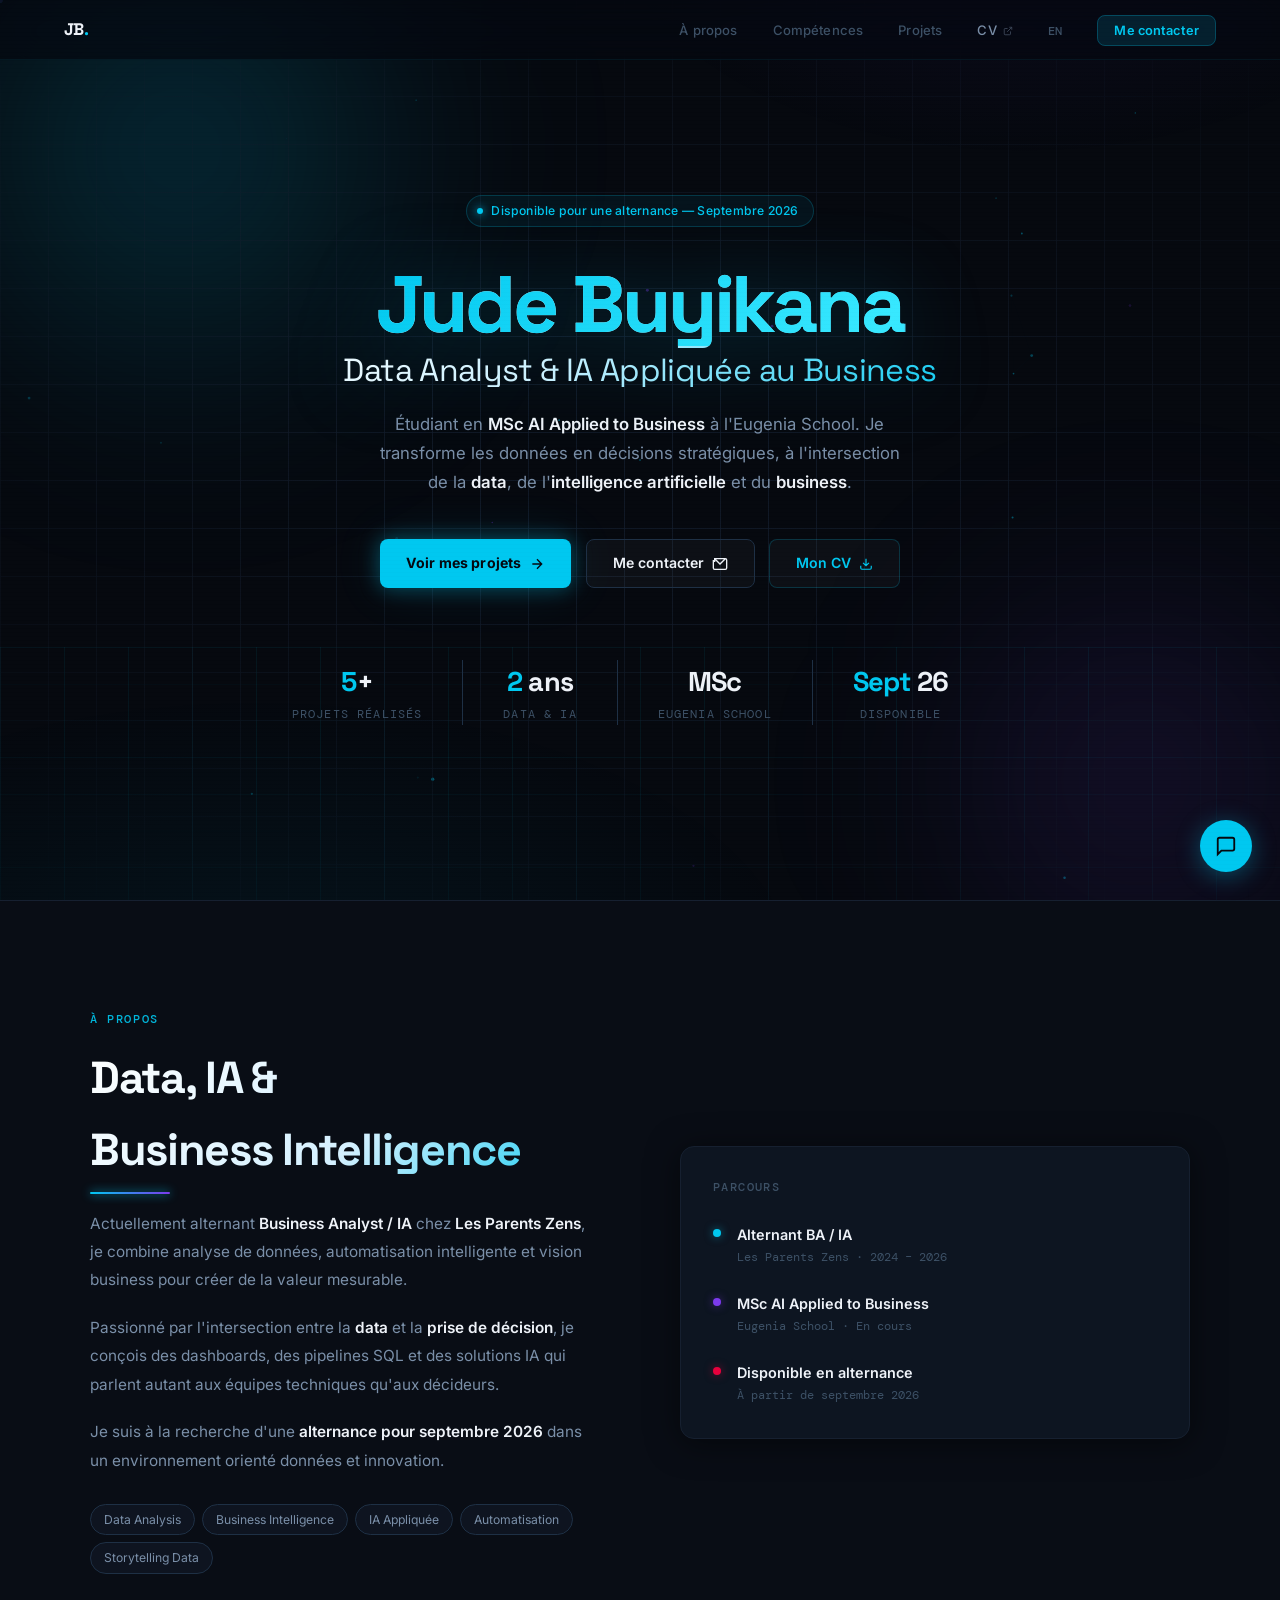
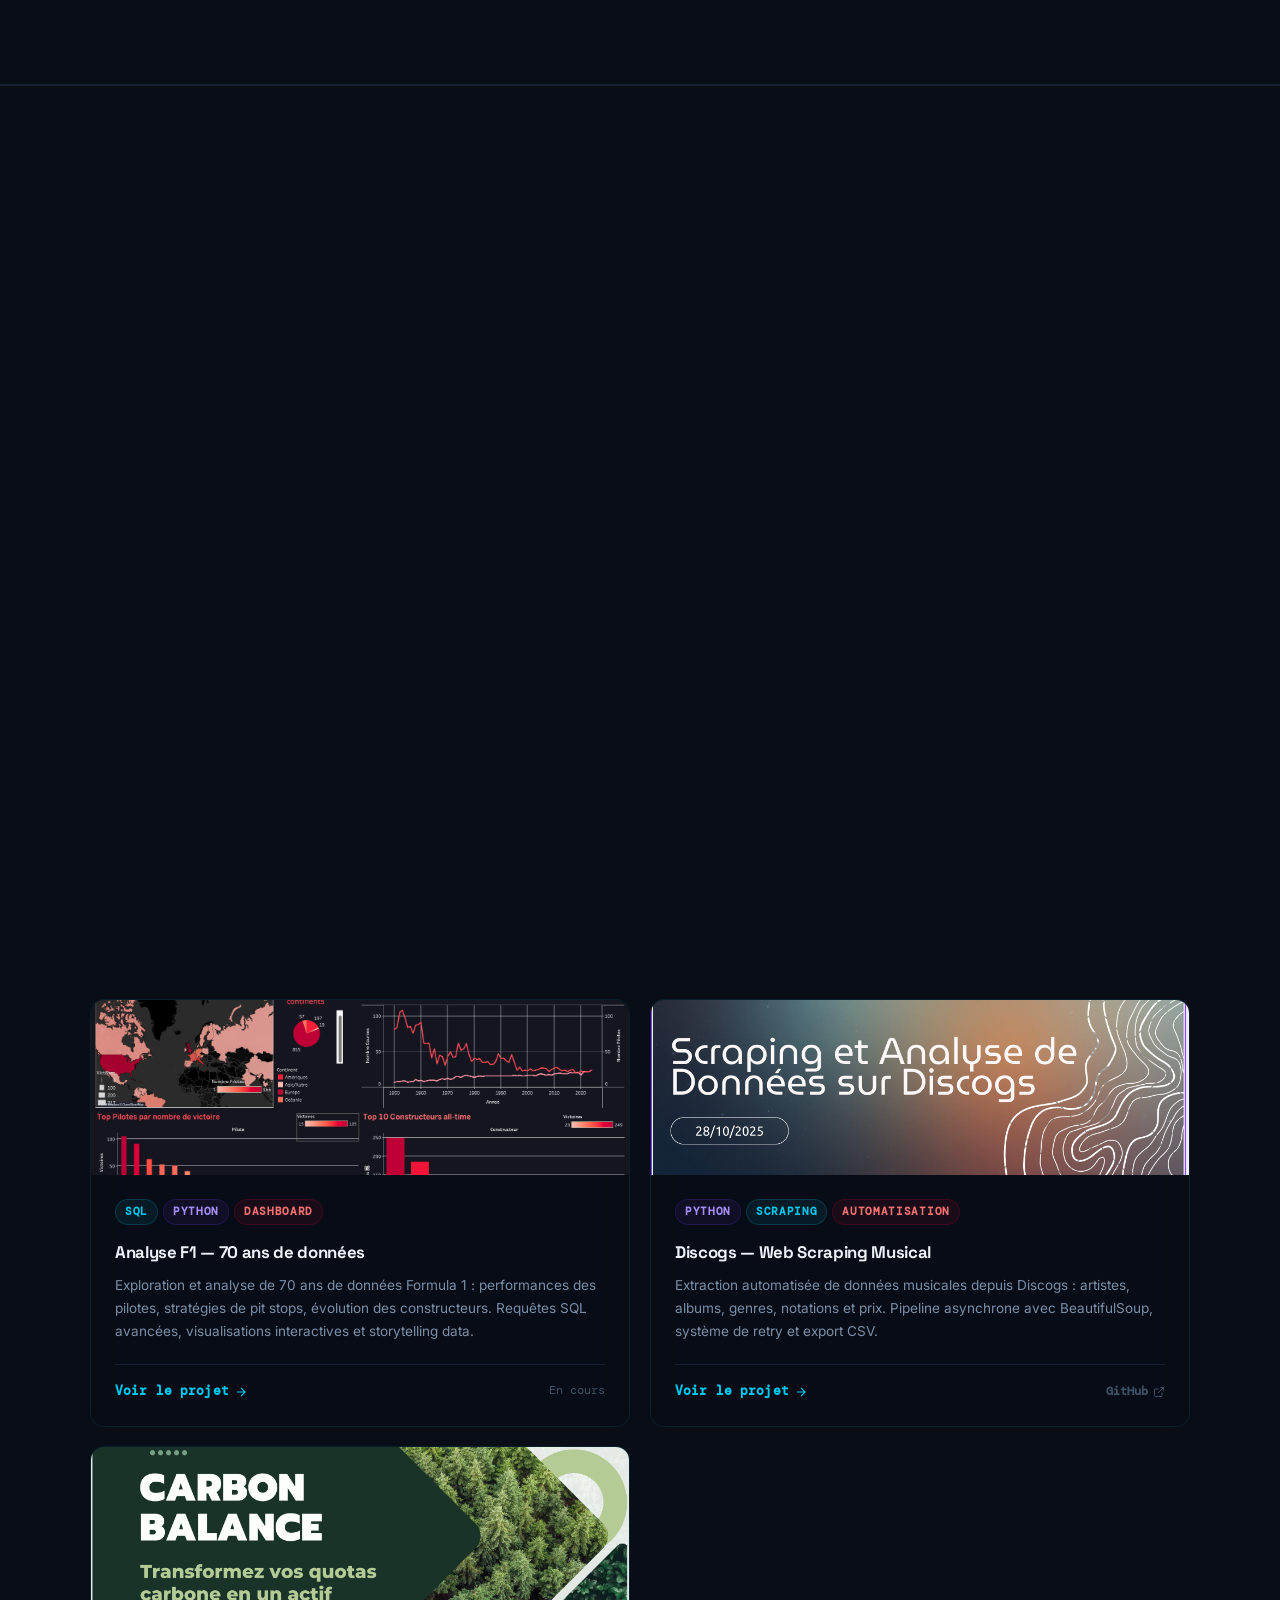
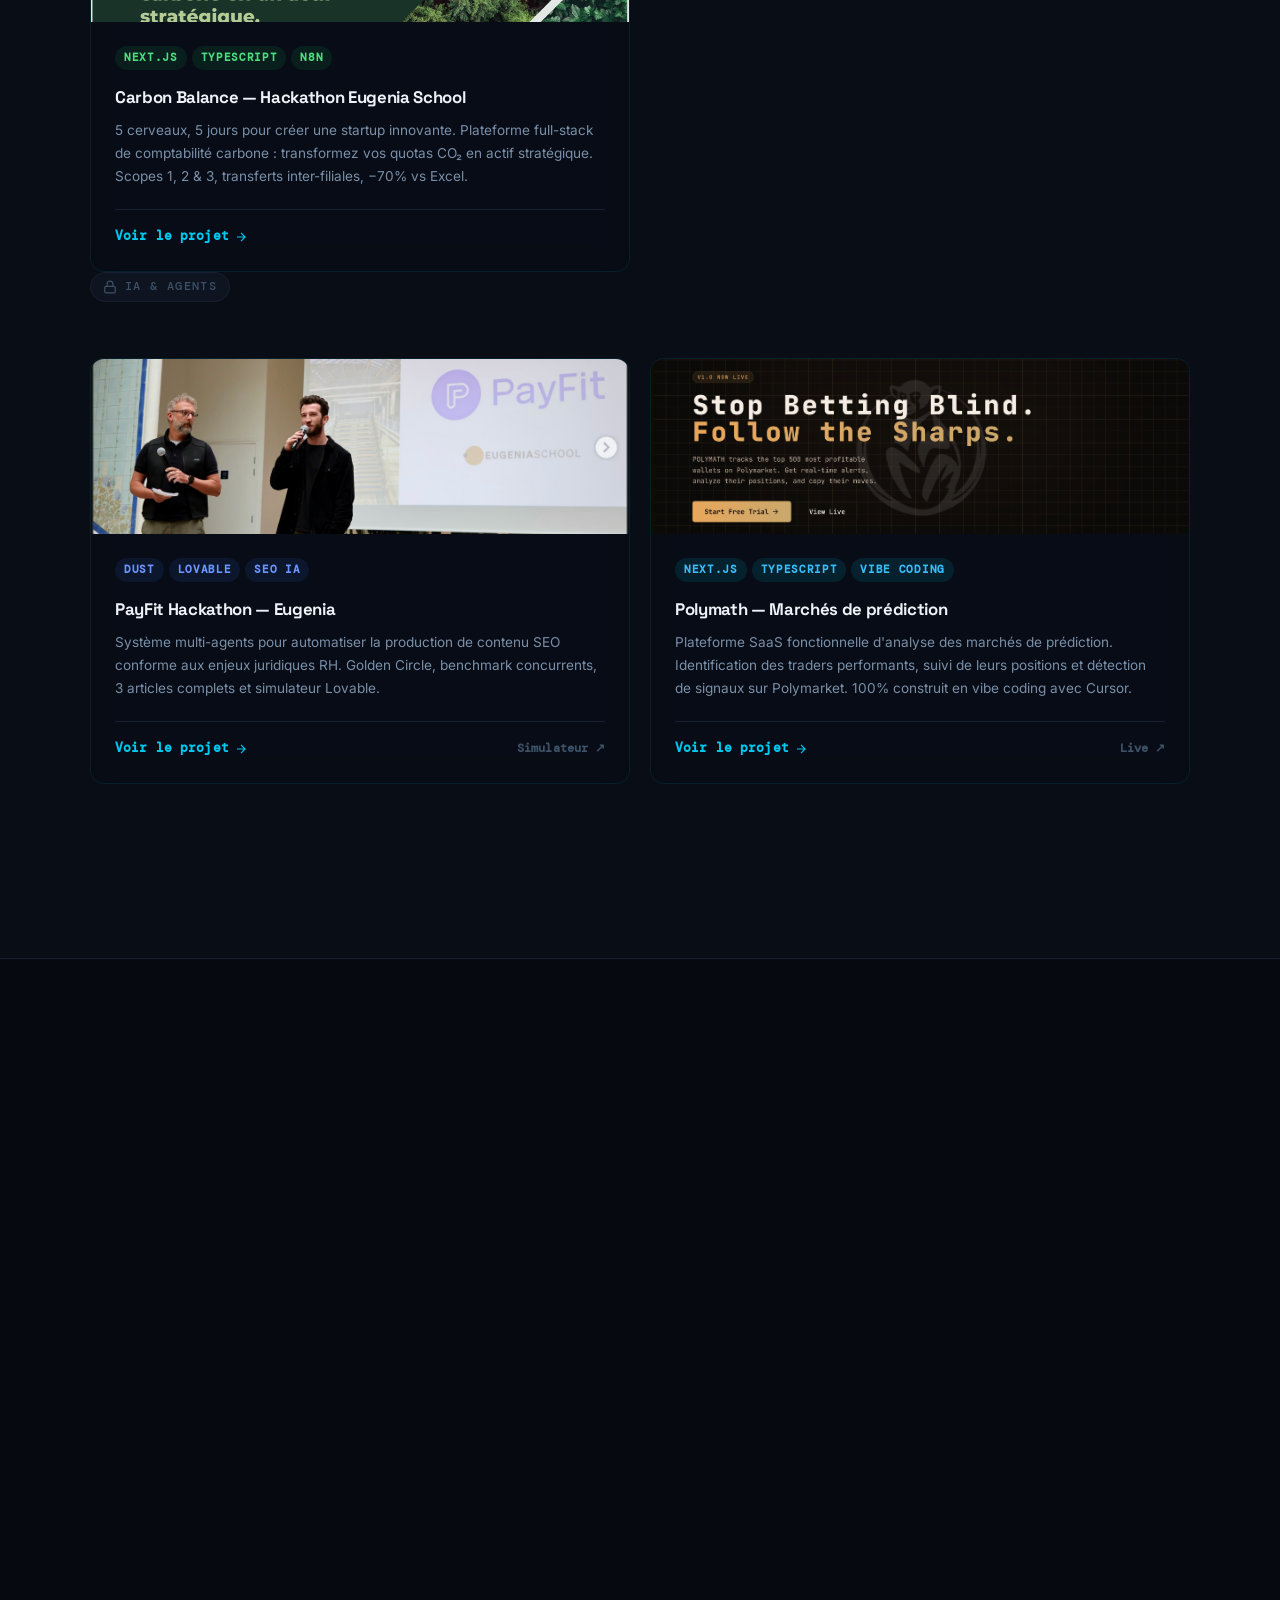
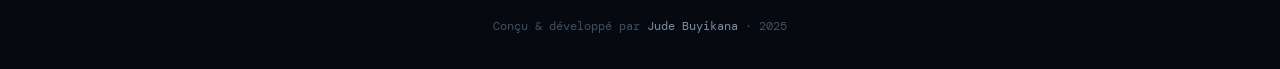
==== commit 3a538cf9: "Add Pulse project page — Sales & Rev Ops Full project page with video demo, scoring system, Rev Ops " ====
--- a/index.html
+++ b/index.html
@@ -1212,6 +1212,31 @@
       </div>
     </div>
     <div class="projects-grid">
+      <!-- Projet Pulse -->
+      <div class="project-card fade-in">
+        <div class="project-img" style="padding:0;">
+          <img src="assets/pulse-cover.png" alt="Pulse — Sales &amp; Rev Ops" style="width:100%;height:100%;object-fit:cover;display:block;" />
+        </div>
+        <div class="project-body">
+          <div class="project-tags">
+            <span class="project-tag" style="background:rgba(59,110,248,0.08);color:#3b9eff;border-color:rgba(59,110,248,0.2);">Sales Ops</span>
+            <span class="project-tag" style="background:rgba(0,200,240,0.08);color:#00c8f0;border-color:rgba(0,200,240,0.2);">Rev Ops</span>
+            <span class="project-tag" style="background:rgba(124,58,237,0.08);color:#a78bfa;border-color:rgba(124,58,237,0.2);">Data Engineering</span>
+          </div>
+          <div class="project-title">Pulse — Pilotage de la Performance Commerciale</div>
+          <p class="project-desc">
+            Du besoin flou à la mise en production : scoring défendable, unification de 3 rapports Salesforce déconnectés,
+            pipeline automatisé Salesforce → N8N → Pulse et dashboard de pilotage en temps réel.
+            Construit en alternance chez Les Parents Zens.
+          </p>
+          <div class="project-footer">
+            <a href="pulse.html" class="project-link">
+              Voir le projet
+              <svg width="14" height="14" fill="none" stroke="currentColor" stroke-width="2" viewBox="0 0 24 24"><path d="M5 12h14M12 5l7 7-7 7"/></svg>
+            </a>
+          </div>
+        </div>
+      </div>
       <!-- Projet RevOps -->
       <div class="project-card fade-in">
         <div class="project-img" style="padding:0;">
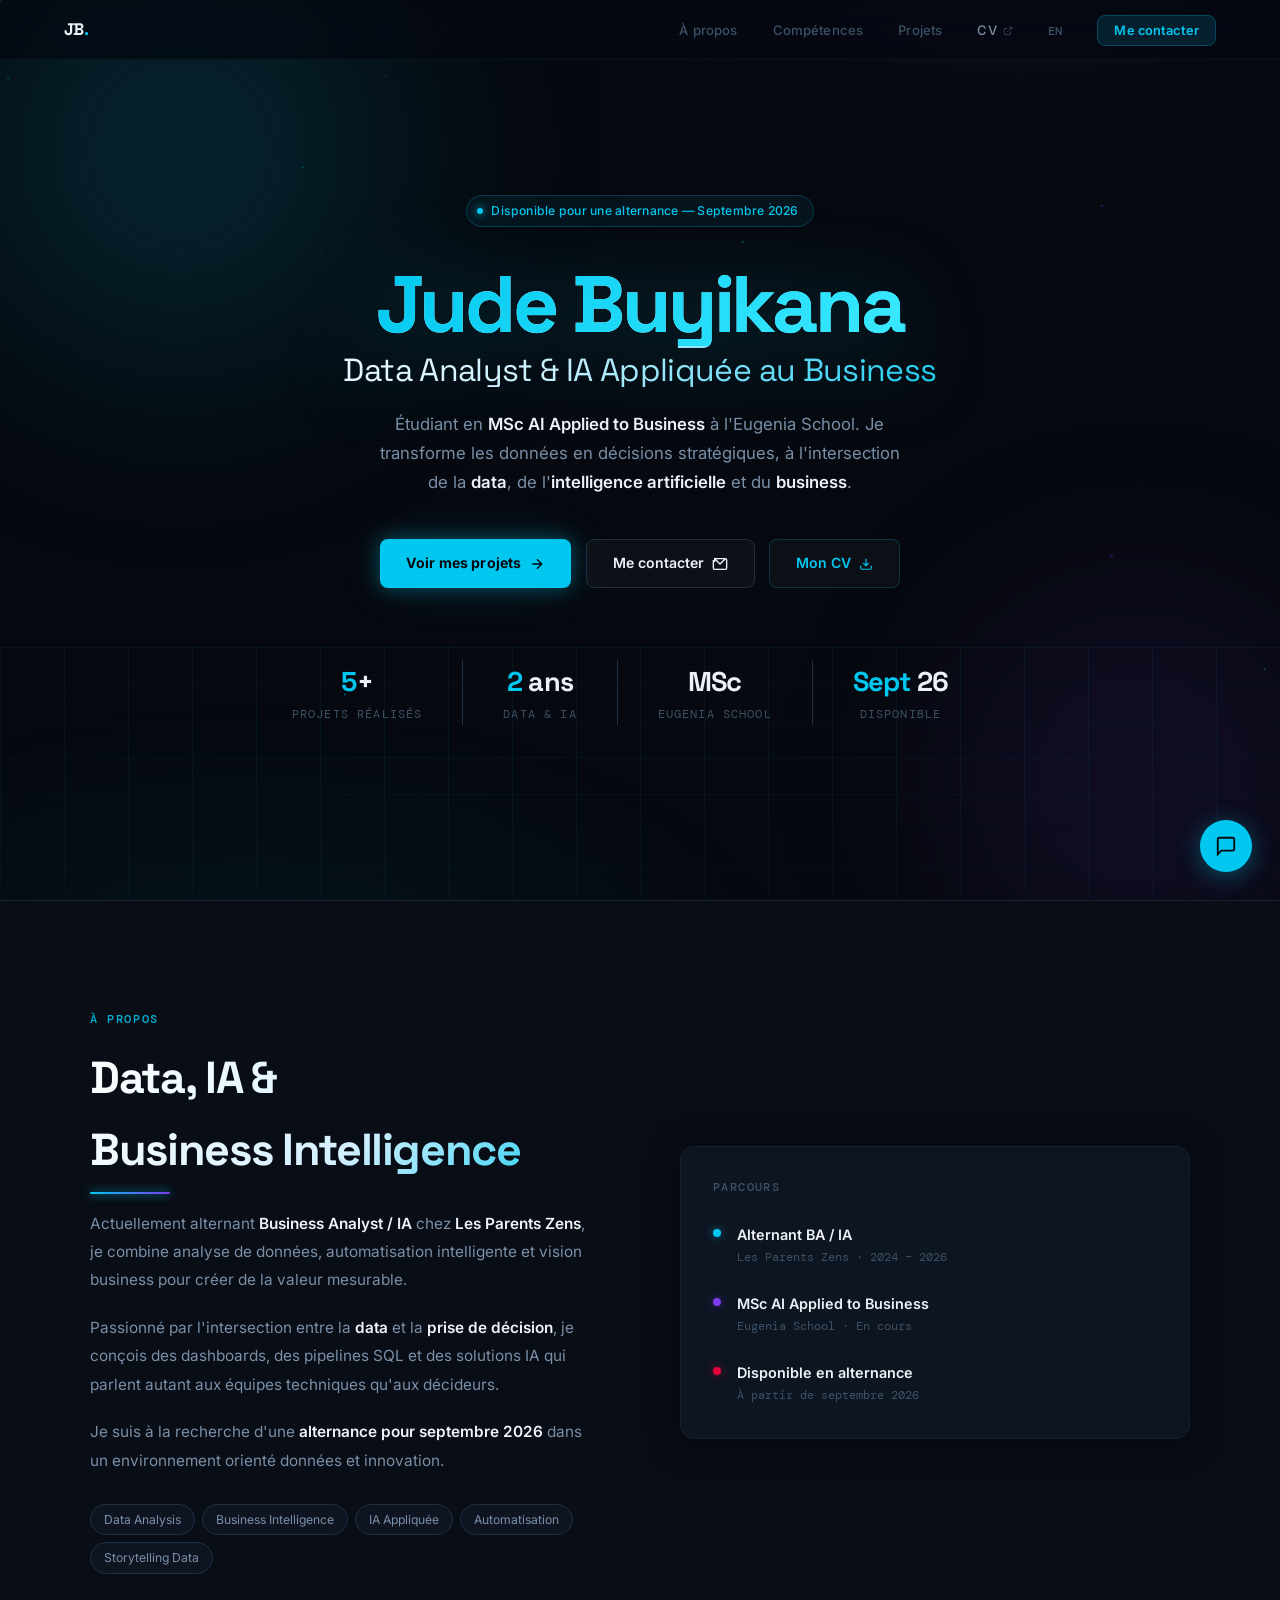
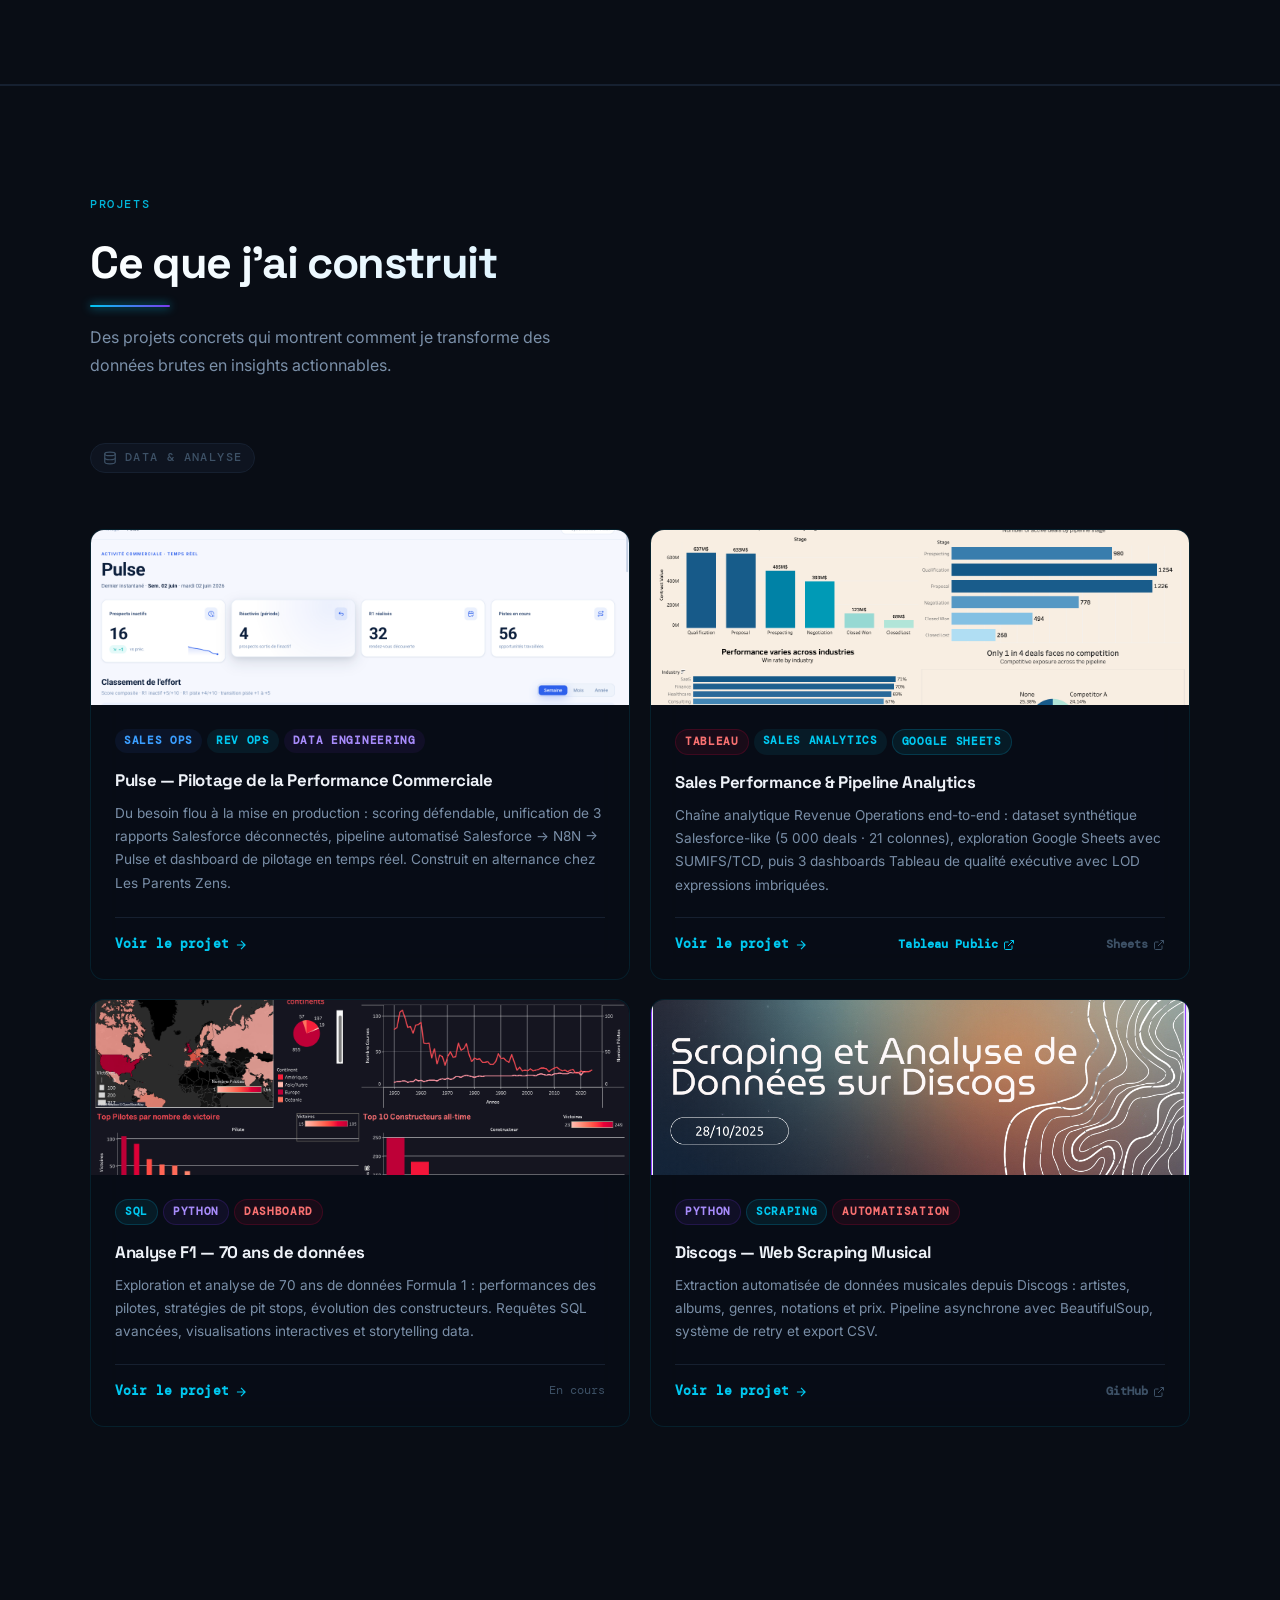
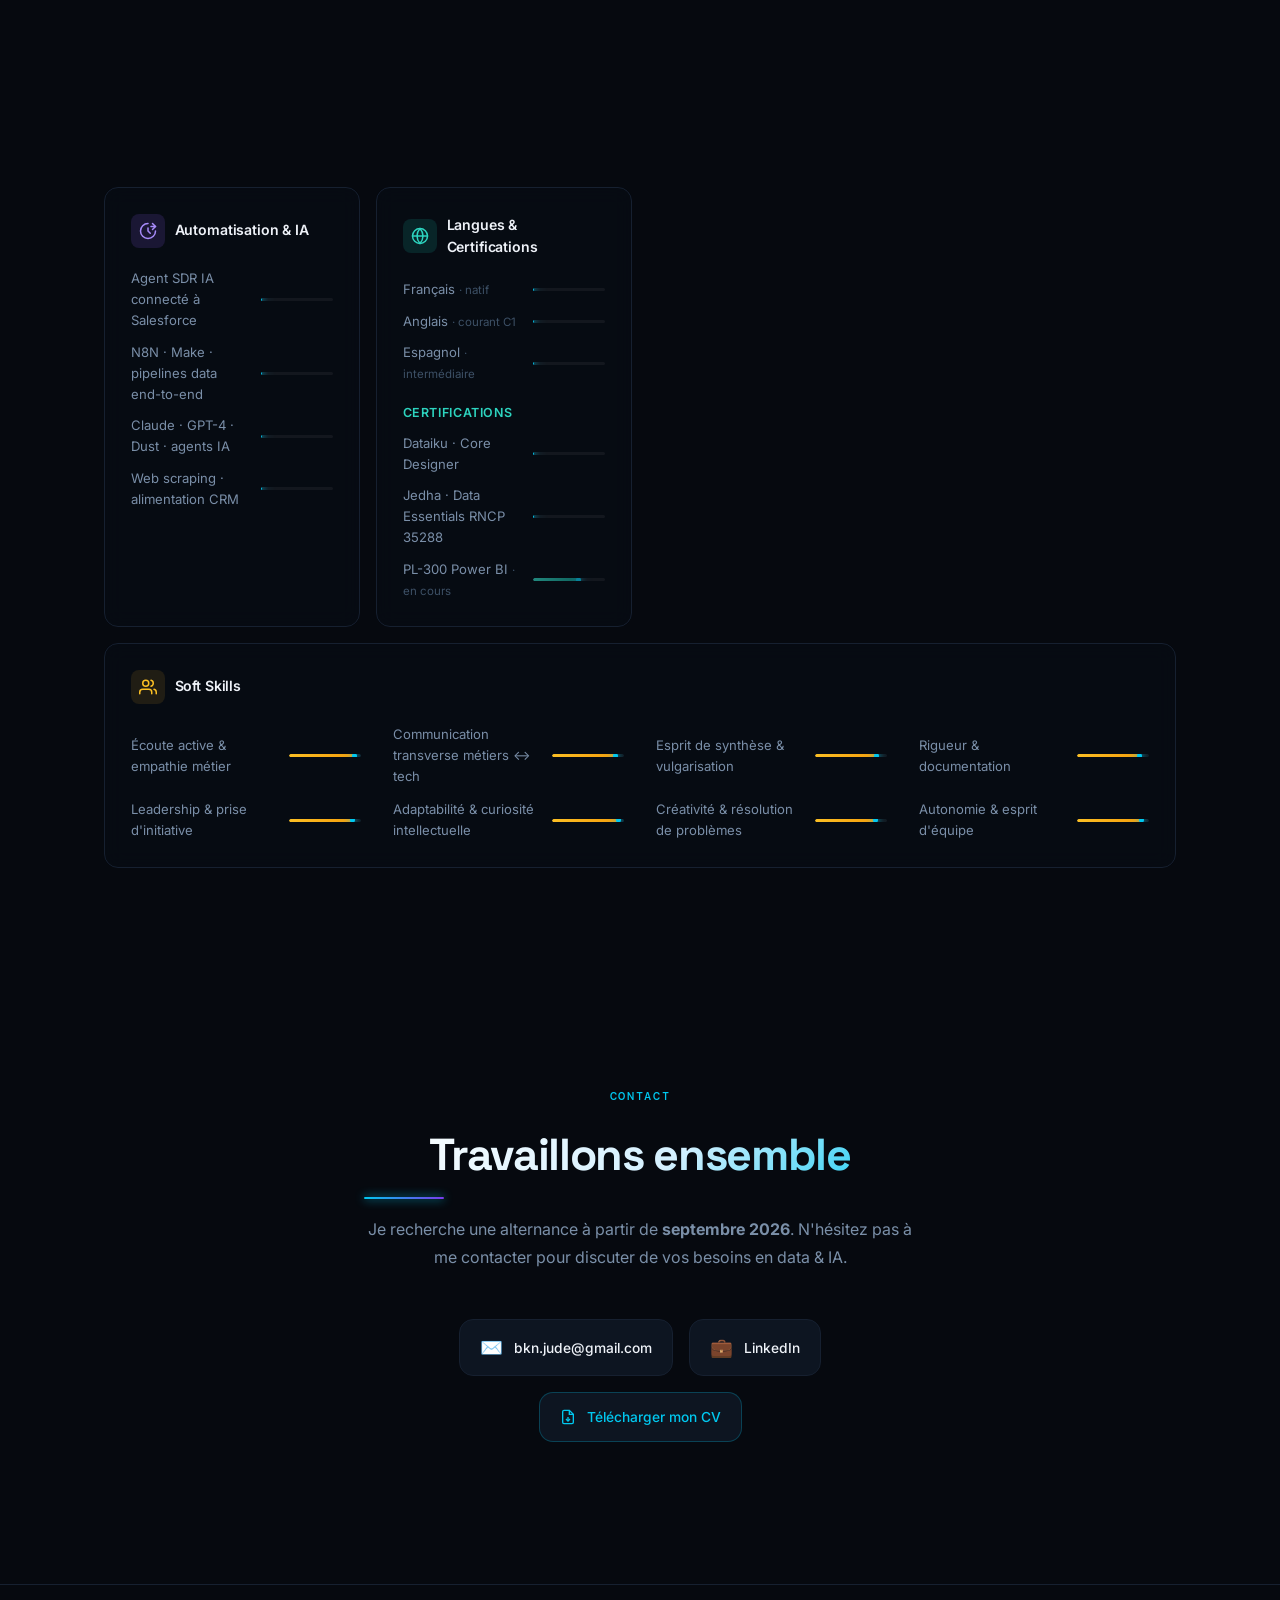
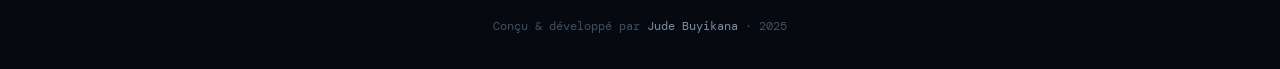
==== commit e5211e3c: "Remove hero grid background from index.html Co-Authored-By: Claude Sonnet 4.6 <noreply@anthropic.com" ====
--- a/index.html
+++ b/index.html
@@ -131,18 +131,6 @@
       overflow: hidden;
     }
 
-    /* grid background — plus fine, plus subtile */
-    #hero::after {
-      content: '';
-      position: absolute;
-      inset: 0;
-      background-image:
-        linear-gradient(rgba(22,32,48,0.7) 1px, transparent 1px),
-        linear-gradient(90deg, rgba(22,32,48,0.7) 1px, transparent 1px);
-      background-size: 48px 48px;
-      opacity: 1;
-      mask-image: radial-gradient(ellipse 75% 65% at 50% 50%, black 20%, transparent 100%);
-    }
 
     /* orbs plus intenses */
     .orb {
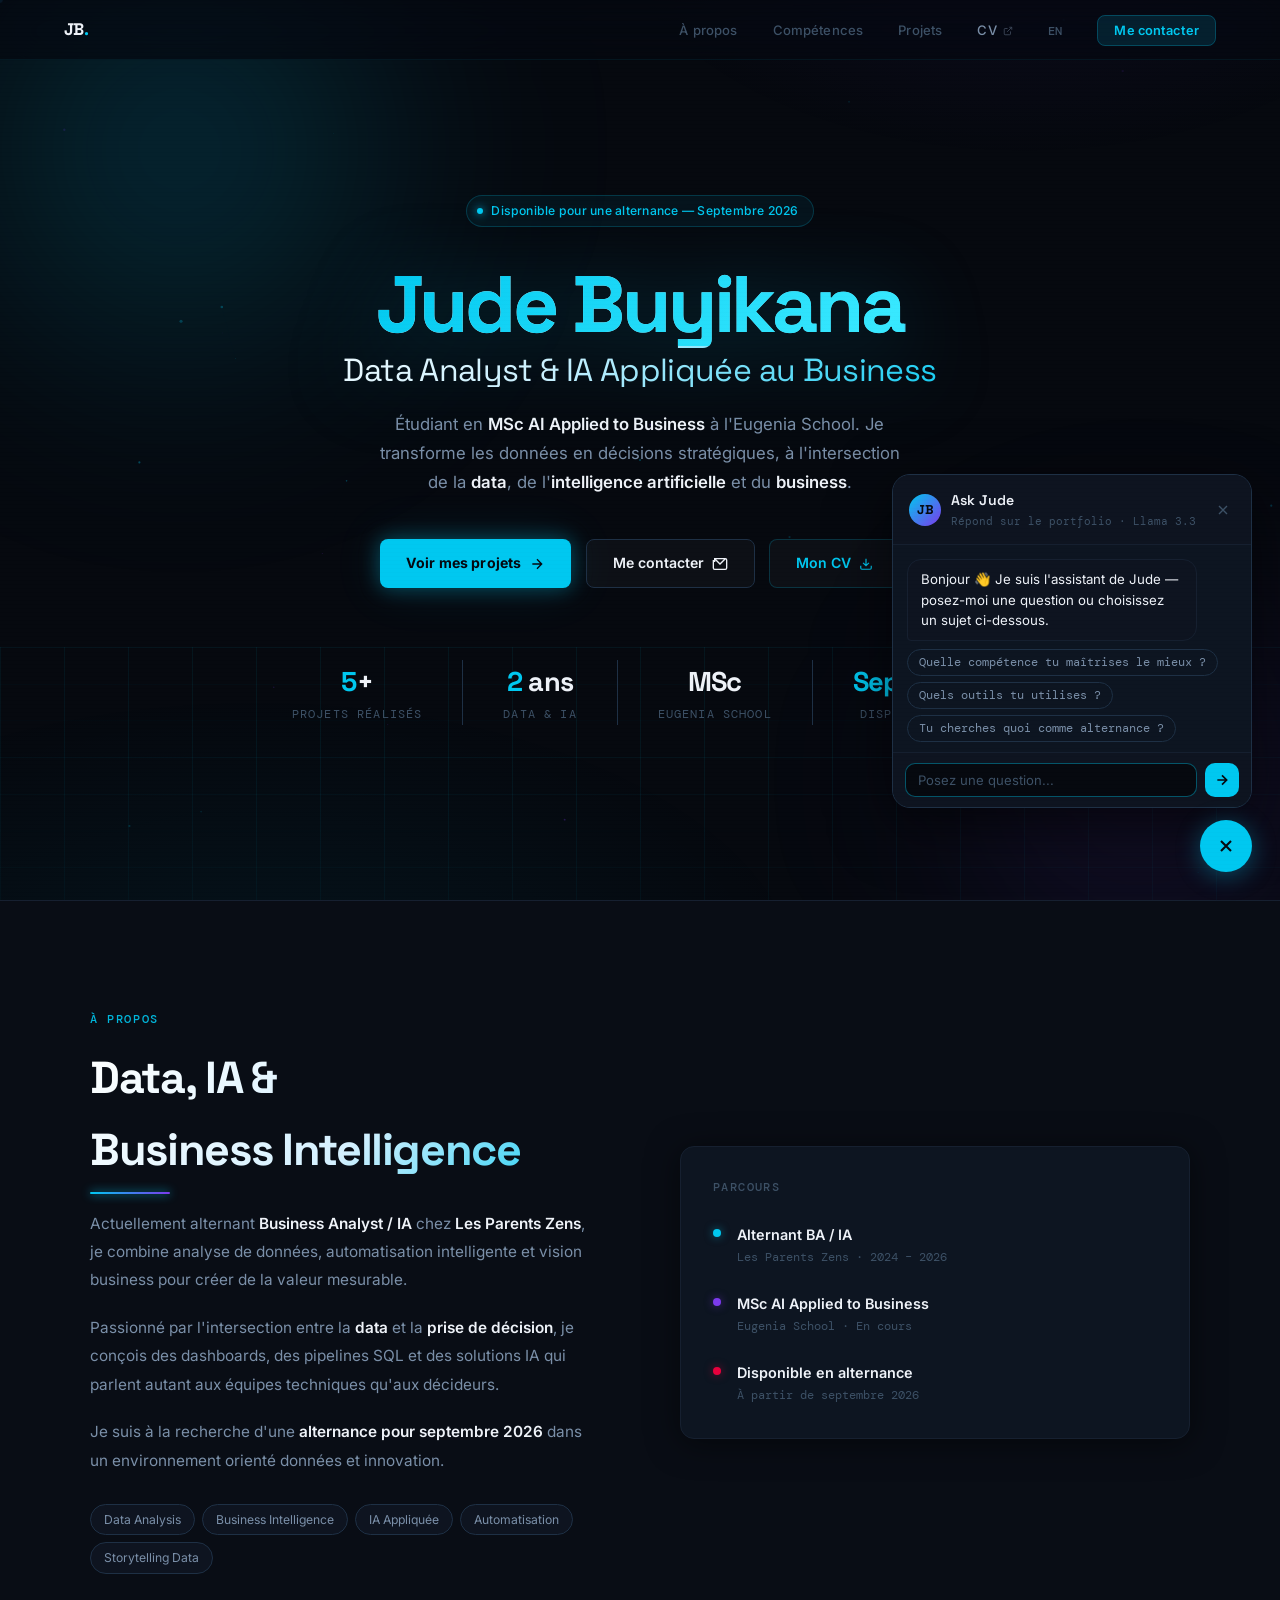
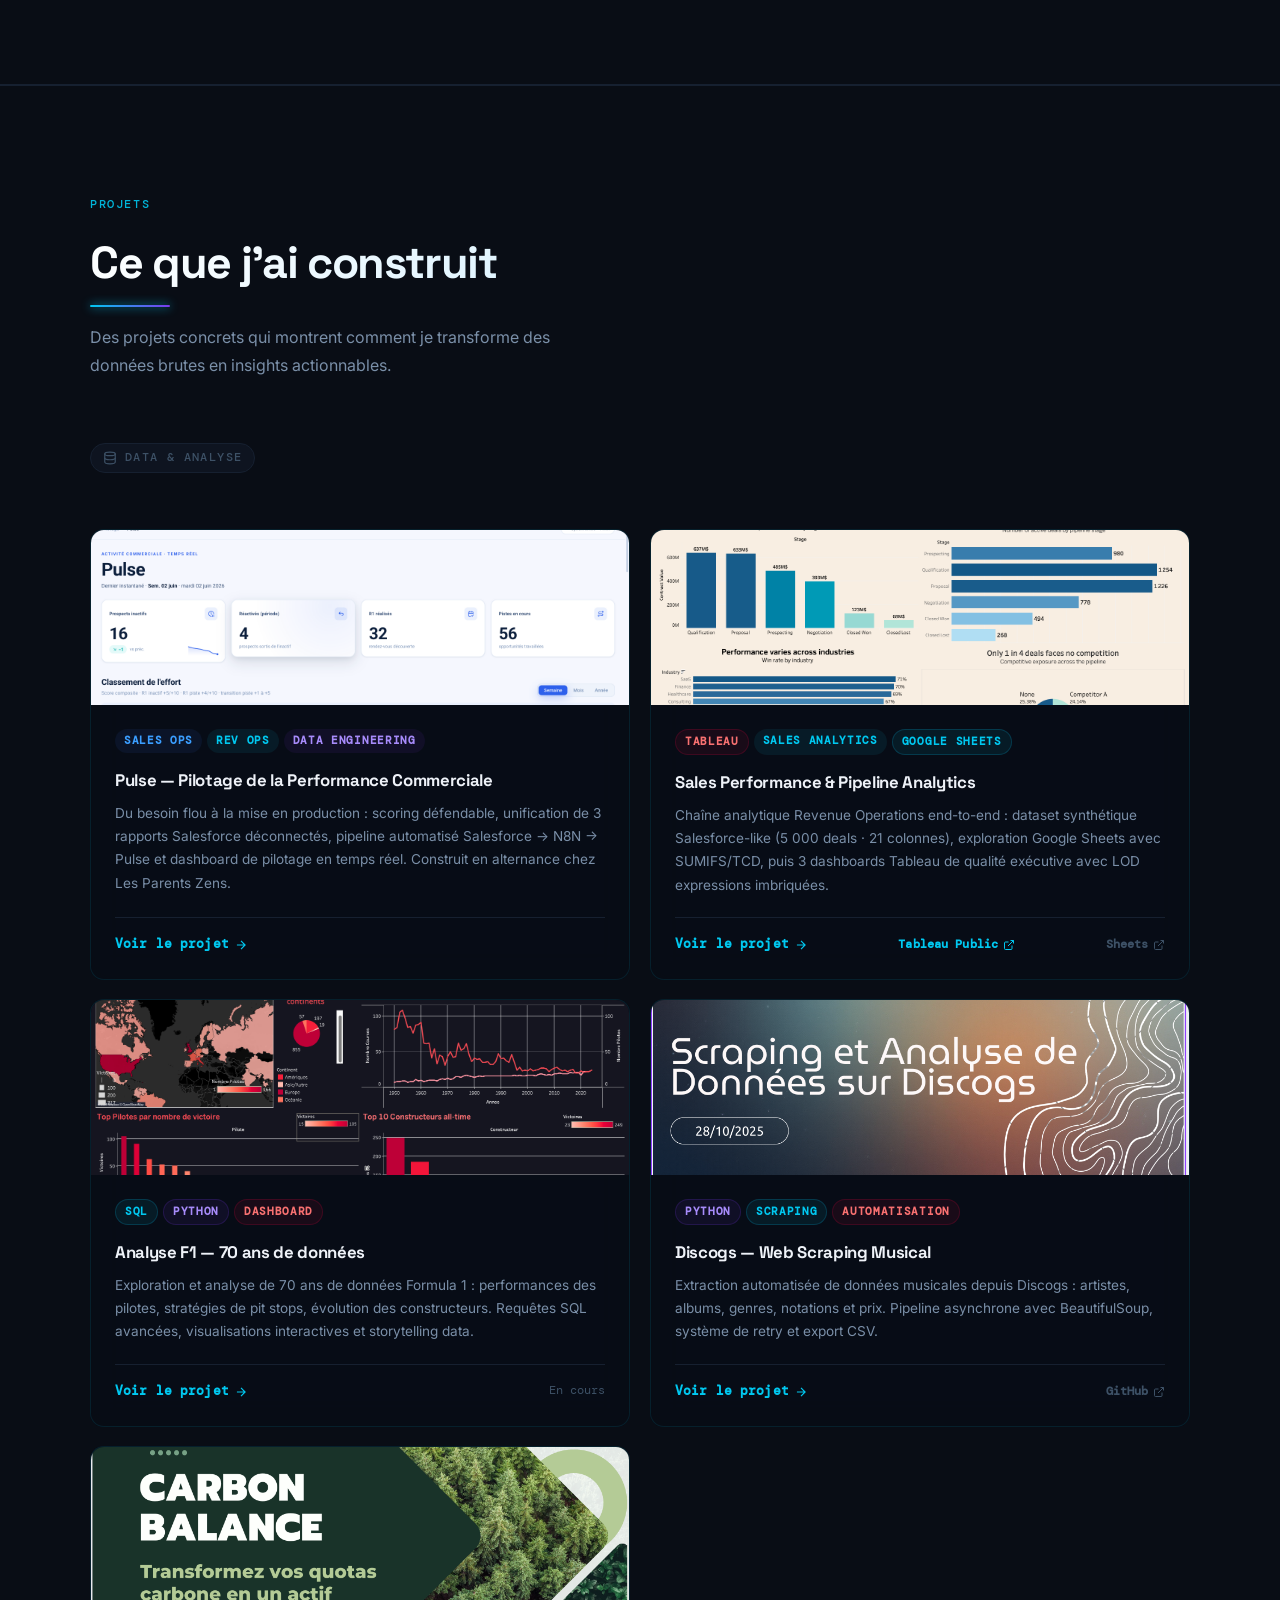
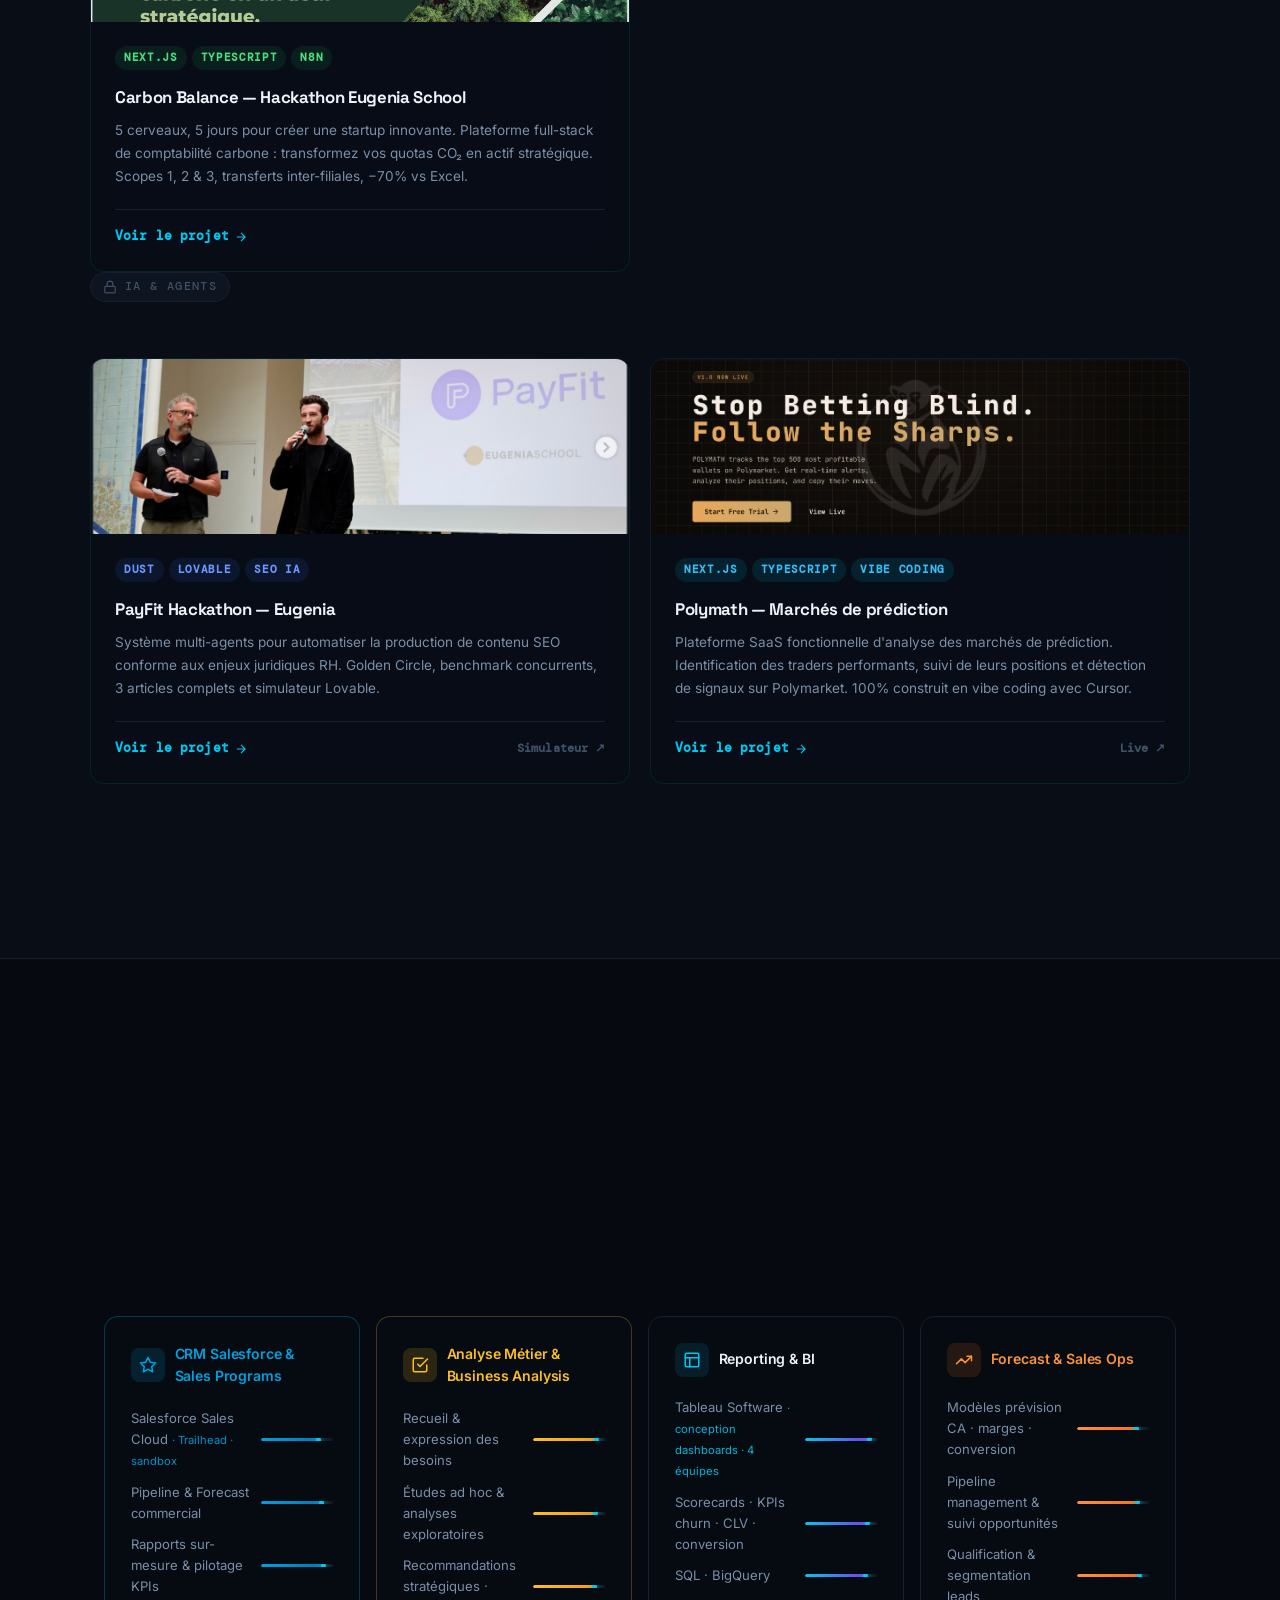
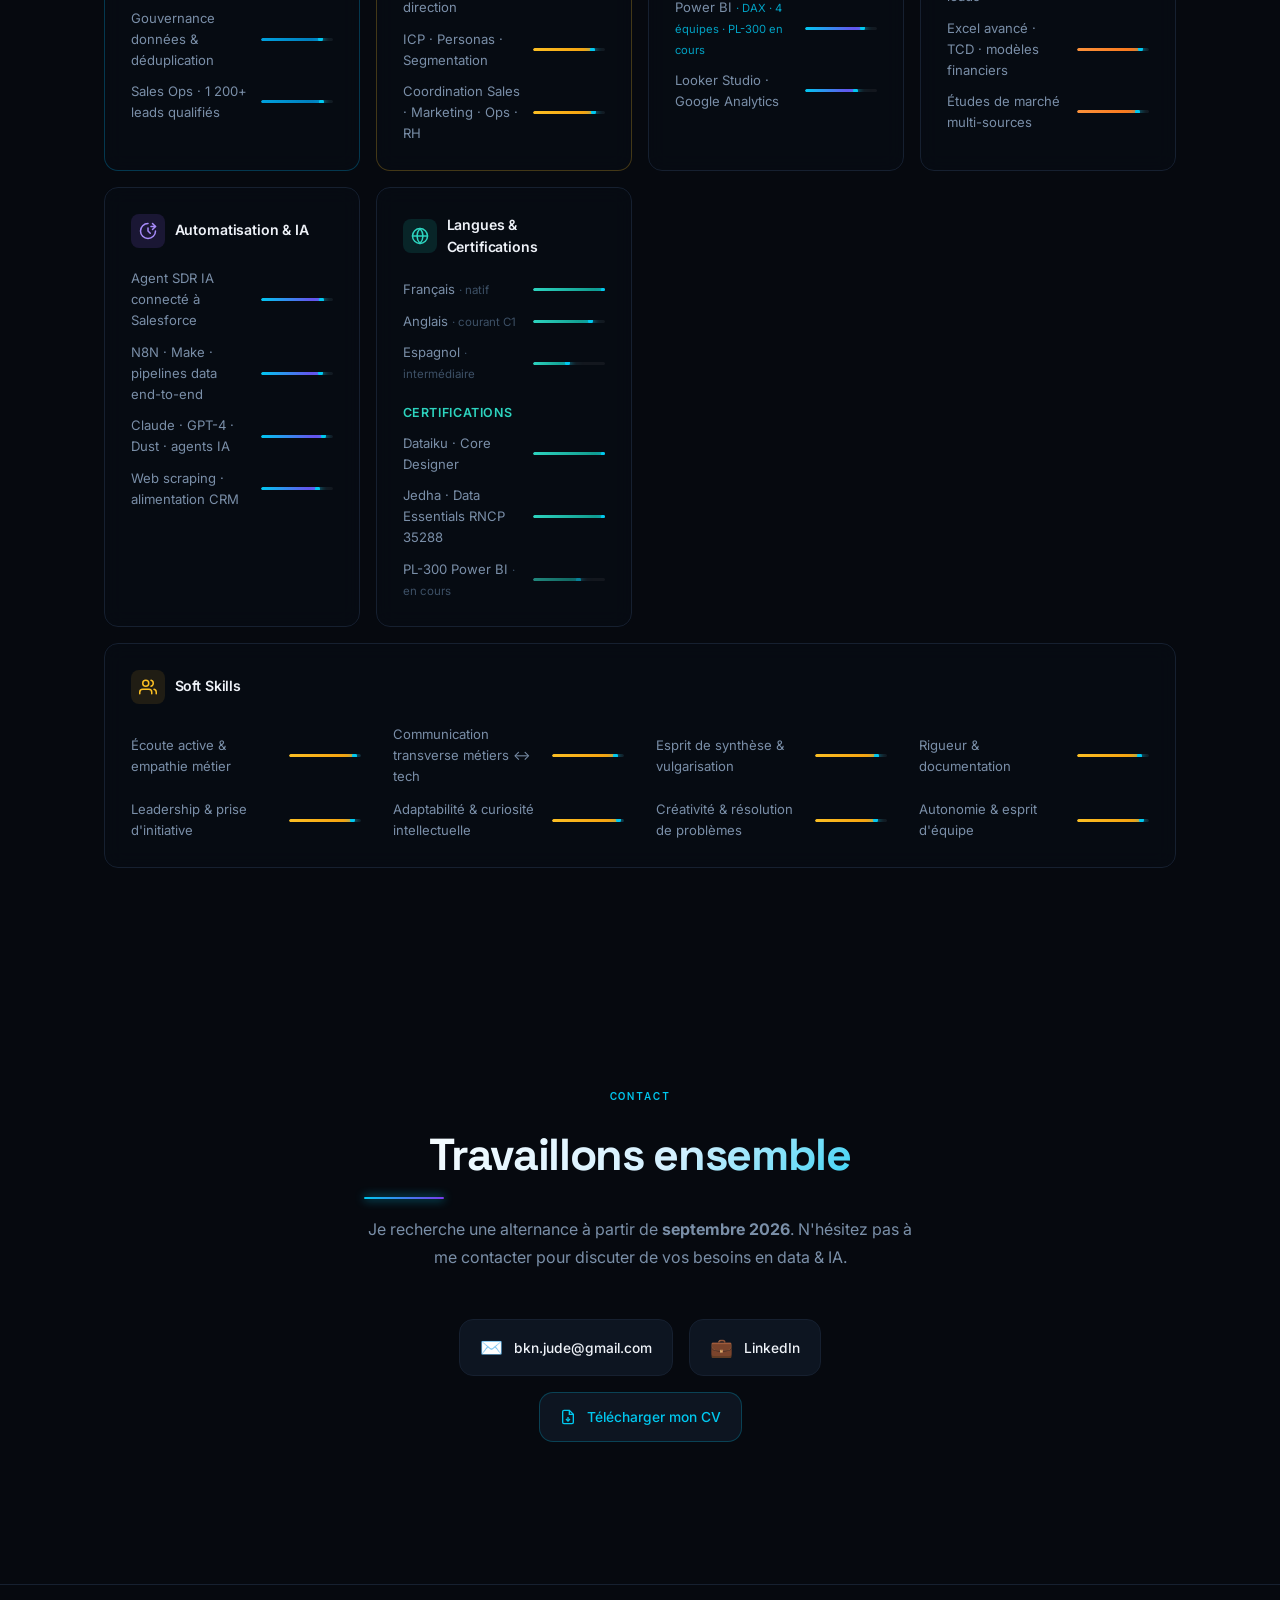
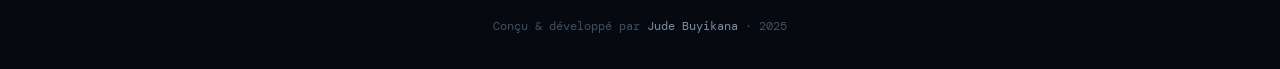
==== commit aa65be53: "Add Pulse to chatbot knowledge, project links and chip sets Co-Authored-By: Claude Sonnet 4.6 <norep" ====
--- a/index.html
+++ b/index.html
@@ -1962,7 +1962,7 @@
 2. Toujours terminer par UNE question de relance pertinente, adaptée à ce que vient de dire le recruteur (ex: si il parle de Salesforce → demande leur stack CRM, si il parle d'analytics → demande quels KPIs ils pilotent, si il parle de taille d'équipe → demande le contexte projet).
 3. Ton objectif : cerner le poste et les besoins du recruteur pour montrer que Jude est exactement ce qu'ils cherchent.
 4. Réponds uniquement à partir des infos ci-dessous. Si tu ne sais pas, dis-le honnêtement.
-5. Quand c'est pertinent, renvoie vers un projet du portfolio : Sales Performance & Pipeline Analytics → dashboards Tableau RevOps + Google Sheets (judebkn-star.github.io/portfolio/revops.html) · F1 → dashboards Tableau sur 70 ans de données (judebkn-star.github.io/portfolio/f1.html) · Discogs → web scraping Python + analyse data (judebkn-star.github.io/portfolio/discogs.html) · Polymath → app SaaS data (judebkn-star.github.io/portfolio/polymath.html) · PayFit → hackathon agents IA (judebkn-star.github.io/portfolio/payfit-hackathon.html).
+5. Quand c'est pertinent, renvoie vers un projet du portfolio : Pulse → outil de pilotage Sales Ops/Rev Ops construit en alternance (judebkn-star.github.io/portfolio/pulse.html) · Sales Performance & Pipeline Analytics → dashboards Tableau RevOps + Google Sheets (judebkn-star.github.io/portfolio/revops.html) · F1 → dashboards Tableau sur 70 ans de données (judebkn-star.github.io/portfolio/f1.html) · Discogs → web scraping Python + analyse data (judebkn-star.github.io/portfolio/discogs.html) · Polymath → app SaaS data (judebkn-star.github.io/portfolio/polymath.html) · PayFit → hackathon agents IA (judebkn-star.github.io/portfolio/payfit-hackathon.html).
 6. Style : naturel, direct, percutant — comme un collègue qui présente un candidat avec conviction.
 
 === RÉPONSES AUX 3 QUESTIONS D'ENTRÉE ===
@@ -2026,7 +2026,14 @@
 
 === PROJETS (à valoriser auprès des recruteurs) ===
 
-0. SALES PERFORMANCE & PIPELINE ANALYTICS — RevOps end-to-end (Tableau, Google Sheets, Salesforce-like data)
+0. PULSE — Outil de pilotage de la performance commerciale (Sales Ops / Rev Ops / Data Engineering)
+   Construit en alternance chez Les Parents Zens. Point de départ : besoin flou — "est-ce que nos commerciaux travaillent vraiment leurs prospects ?". Jude a traduit ce besoin en système de scoring défendable, unifié plusieurs rapports Salesforce déconnectés sur un même compte (Prospects inactifs, Pistes, R1), et automatisé le pipeline de données de bout en bout : Salesforce → N8N → Pulse.
+   Ce qui le distingue : il n'a pas juste spécifié le besoin — il a tout construit lui-même. Parsing XLSX, scoring multi-rapports en React/JSX, workflow N8N avec API SOAP Salesforce, Docker local. 100% local, zéro donnée hors périmètre.
+   Dimensions Rev Ops couvertes : logique métier & scoring (combien vaut un R1 effectué sur inactif vs programmé sur piste ?), casser les silos entre rapports déconnectés (vision 360 du funnel), pipeline de données automatisé, BI & KPI Design (leaderboard de l'effort, taux de pression, comparaison temporelle semaine/mois/année).
+   Contraintes réelles gérées : pas de champ Statut Salesforce → déduit de la date de début ; rapport Activités incomplet → cross-référencement des rapports disponibles ; noms de comptes incohérents entre rapports → normalisation + matching prioritaire.
+   Testé en sandbox sur données réelles, en cours de mise en production. Démo vidéo disponible sur la page projet.
+
+1. SALES PERFORMANCE & PIPELINE ANALYTICS — RevOps end-to-end (Tableau, Google Sheets, Salesforce-like data)
    Démonstration complète d'une chaîne analytique Revenue Operations : dataset synthétique reproduisant fidèlement la structure d'un export Salesforce (5 000 deals · 21 colonnes · 24 mois d'activité commerciale, pipeline B2B SaaS multi-régions multi-produits). Phase 1 : génération du dataset avec mapping exact des champs Salesforce (Opportunity ID, Stage, Forecast Category, etc.). Phase 2 : exploration Google Sheets avec 7 onglets, formules dynamiques SUMIFS/COUNTIFS/VLOOKUP/IFERROR, tableaux croisés dynamiques, heatmap Region × Industry. Phase 3 : 3 dashboards Tableau de qualité exécutive avec calculated fields avancés et LOD expressions imbriquées (FIXED dans FIXED).
    Dashboard 1 (Executive Overview) : KPI strip 6 métriques, pipeline par stage, funnel actifs, Win Rate par industrie, exposition concurrentielle (donut dual axis).
    Dashboard 2 (Sales Rep Performance) : leaderboard Top 10, stacked bar Open/Won/Lost par rep, dot plot Win Rate avec taille proportionnelle au nombre de deals.
@@ -2118,7 +2125,7 @@
       ],
       salesforce: [
         { label: "Il fait quoi concrètement ?",     msg: "Explique-moi concrètement ce que tu fais sur Salesforce",   ctx: "salesforce_detail" },
-        { label: "🏎️ Voir le projet F1 (SQL/data)", url: "f1.html" },
+        { label: "⚡ Voir Pulse (Sales Ops/Rev Ops)", url: "pulse.html" },
         { label: "Tu cherches quoi comme alternance ?", msg: "Tu cherches quoi comme alternance ?",                   ctx: "alternance" }
       ],
       salesforce_detail: [
@@ -2137,14 +2144,14 @@
         { label: "Et les dashboards ?",             msg: "Quelle compétence tu maîtrises le mieux ?",                ctx: "competence" }
       ],
       realisations: [
+        { label: "⚡ Voir Pulse (Sales Ops/Rev Ops)", url: "pulse.html" },
         { label: "🏎️ Projet F1 (Tableau/SQL)",      url: "f1.html" },
-        { label: "🎵 Projet Discogs (scraping)",     url: "discogs.html" },
         { label: "Tu cherches quoi comme alternance ?", msg: "Tu cherches quoi comme alternance ?",                   ctx: "alternance" }
       ],
       automatisation: [
+        { label: "⚡ Voir Pulse (pipeline SF→N8N)",  url: "pulse.html" },
         { label: "⚡ Voir le hackathon PayFit",      url: "payfit-hackathon.html" },
-        { label: "Et Salesforce dans tout ça ?",    msg: "Comment l'automatisation s'intègre avec Salesforce ?",     ctx: "salesforce" },
-        { label: "Tu cherches quoi comme alternance ?", msg: "Tu cherches quoi comme alternance ?",                   ctx: "alternance" }
+        { label: "Et Salesforce dans tout ça ?",    msg: "Comment l'automatisation s'intègre avec Salesforce ?",     ctx: "salesforce" }
       ]
     };
 
